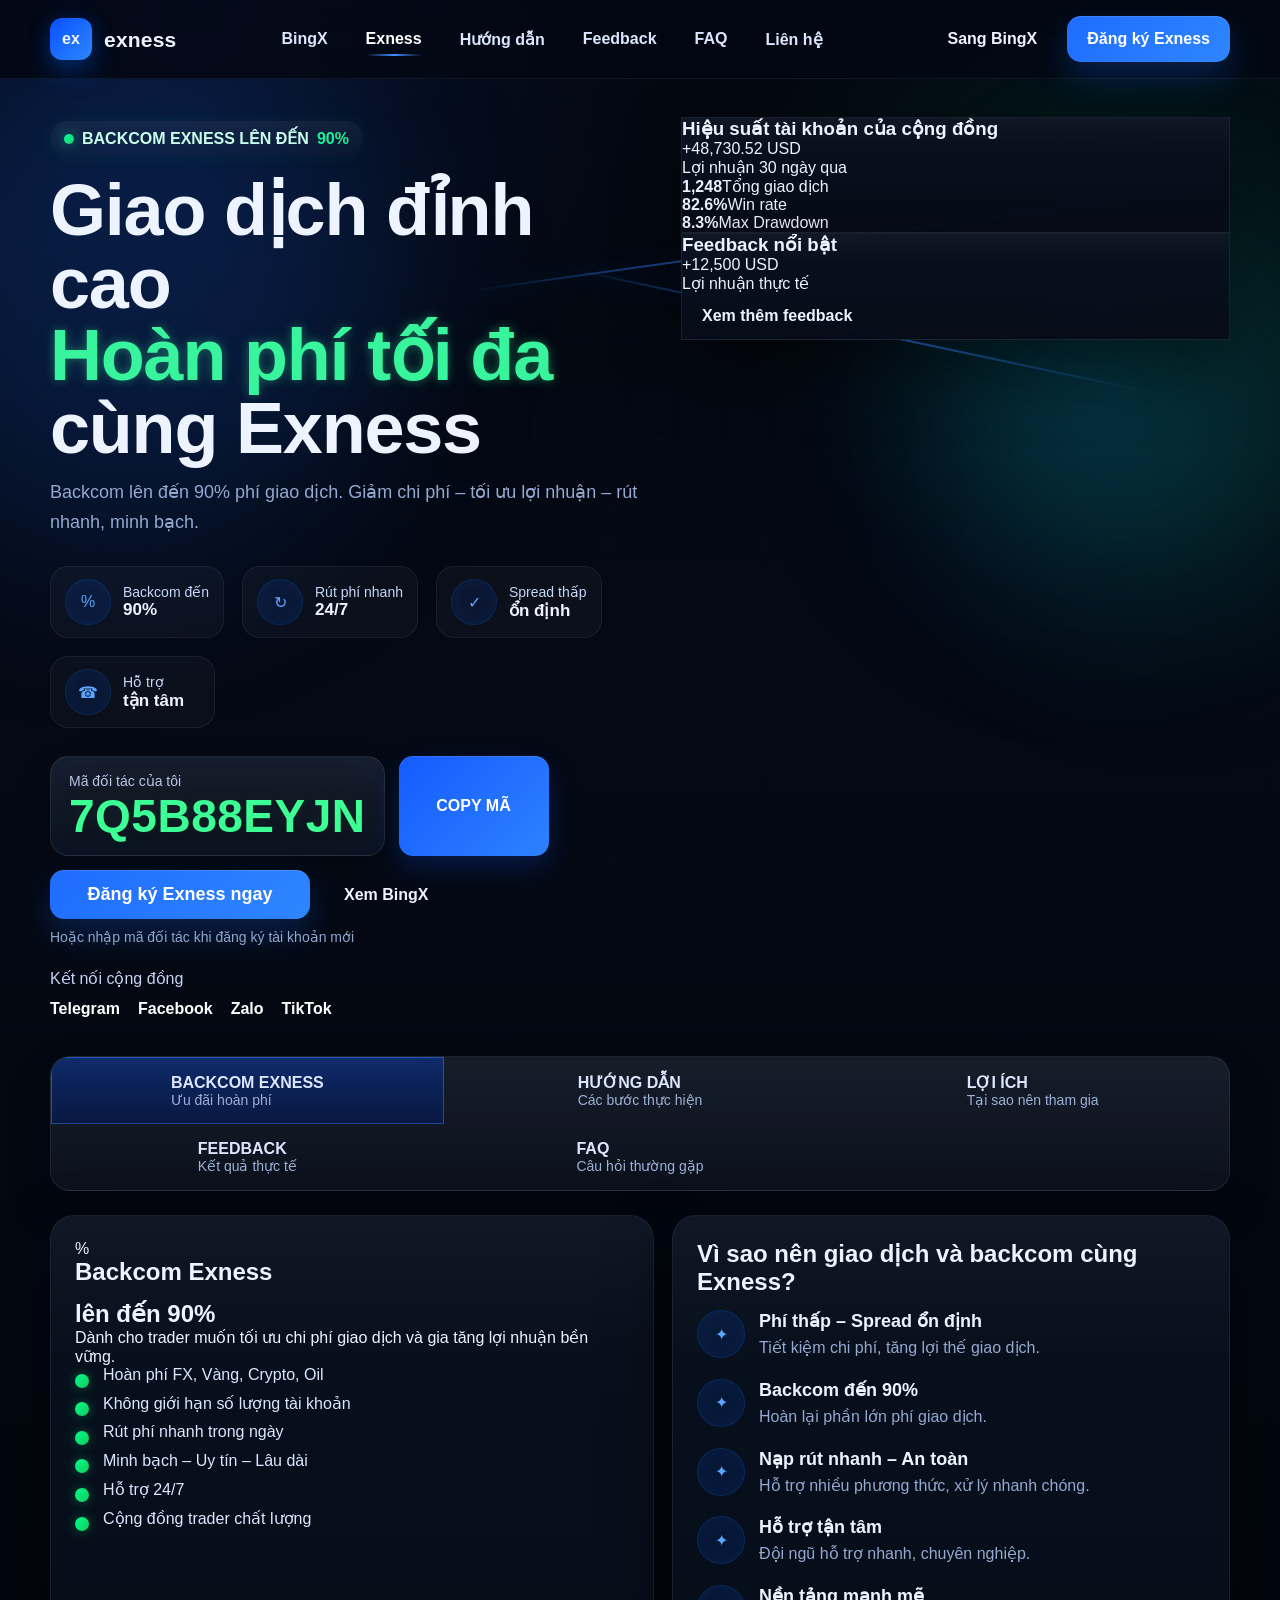
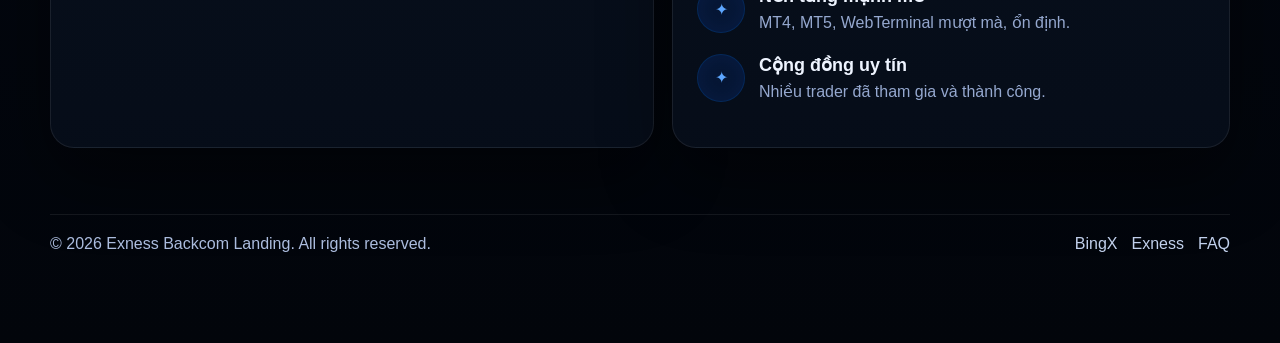
==== exness.html @ f9290dd9 "Create exness.html" ====
<!DOCTYPE html>
<html lang="vi">
<head>
  <meta charset="UTF-8" />
  <meta name="viewport" content="width=device-width, initial-scale=1.0" />
  <title>Backcom Exness</title>
  <meta
    name="description"
    content="Landing page backcom Exness, hoàn phí lên đến 90%, hỗ trợ đăng ký và cộng đồng trader."
  />
  <link rel="stylesheet" href="style.css" />
</head>
<body class="theme-exness">
  <div class="site-loader" id="siteLoader">
    <div class="loader-orb loader-orb-1"></div>
    <div class="loader-orb loader-orb-2 exness-loader-orb"></div>
    <div class="loader-center">
      <div class="loader-logo exness-loader-logo">
        <span class="exness-logo-text">ex</span>
      </div>
      <p>Đang tải giao diện...</p>
    </div>
  </div>

  <div class="page-bg"></div>
  <div class="page-noise"></div>

  <header class="topbar glass-nav">
    <div class="container nav">
      <a href="exness.html" class="brand" aria-label="Exness">
        <div class="brand-logo exness-logo-box">
          <span class="exness-logo-text">ex</span>
        </div>
        <span class="brand-text">exness</span>
      </a>

      <nav class="desktop-menu">
        <a href="index.html">BingX</a>
        <a href="exness.html" class="active">Exness</a>
        <a href="#huong-dan">Hướng dẫn</a>
        <a href="#feedback">Feedback</a>
        <a href="#faq">FAQ</a>
        <a href="#footer">Liên hệ</a>
      </nav>

      <div class="nav-actions">
        <a class="btn btn-outline switch-btn" href="index.html">Sang BingX</a>
        <a class="btn btn-primary desktop-register exness-btn" href="#">Đăng ký Exness</a>

        <button class="menu-toggle" id="menuToggle" type="button" aria-label="Mở menu">
          <span></span><span></span><span></span>
        </button>
      </div>
    </div>

    <div class="mobile-menu" id="mobileMenu">
      <a href="index.html">BingX</a>
      <a href="exness.html">Exness</a>
      <a href="#huong-dan">Hướng dẫn</a>
      <a href="#feedback">Feedback</a>
      <a href="#faq">FAQ</a>
      <a href="#footer">Liên hệ</a>
      <a href="#">Đăng ký Exness</a>
    </div>
  </header>

  <main>
    <section class="hero" id="hero">
      <div class="hero-neon hero-neon-1 exness-neon"></div>
      <div class="hero-neon hero-neon-2 exness-neon-2"></div>
      <div class="hero-line hero-line-1 exness-line"></div>
      <div class="hero-line hero-line-2 exness-line"></div>

      <div class="container hero-grid">
        <div class="hero-left reveal reveal-left">
          <div class="hero-badge glass-pill exness-badge">
            <span class="dot"></span>
            BACKCOM EXNESS LÊN ĐẾN <strong>90%</strong>
          </div>

          <h1 class="exness-title">
            Giao dịch đỉnh cao<br />
            <span>Hoàn phí tối đa</span><br />
            cùng Exness
          </h1>

          <p class="hero-desc">
            Backcom lên đến 90% phí giao dịch. Giảm chi phí – tối ưu lợi nhuận – rút nhanh, minh bạch.
          </p>

          <div class="hero-features">
            <div class="feature-item glass-soft reveal reveal-up delay-1">
              <div class="feature-icon exness-icon">%</div>
              <div>
                <span>Backcom đến</span>
                <strong>90%</strong>
              </div>
            </div>

            <div class="feature-item glass-soft reveal reveal-up delay-2">
              <div class="feature-icon exness-icon">↻</div>
              <div>
                <span>Rút phí nhanh</span>
                <strong>24/7</strong>
              </div>
            </div>

            <div class="feature-item glass-soft reveal reveal-up delay-3">
              <div class="feature-icon exness-icon">✓</div>
              <div>
                <span>Spread thấp</span>
                <strong>ổn định</strong>
              </div>
            </div>

            <div class="feature-item glass-soft reveal reveal-up delay-4">
              <div class="feature-icon exness-icon">☎</div>
              <div>
                <span>Hỗ trợ</span>
                <strong>tận tâm</strong>
              </div>
            </div>
          </div>

          <div class="hero-actions reveal reveal-up delay-2">
            <div class="code-box glass-card exness-code-box">
              <span>Mã đối tác của tôi</span>
              <strong id="inviteCode">7Q5B88EYJN</strong>
            </div>

            <button class="btn btn-copy exness-copy" id="copyBtn" type="button">COPY MÃ</button>

            <a class="btn btn-primary btn-register exness-btn" href="#">
              Đăng ký Exness ngay
            </a>

            <a class="btn btn-outline exness-outline" href="index.html">Xem BingX</a>
          </div>

          <p class="hero-note reveal reveal-up delay-3">
            Hoặc nhập mã đối tác khi đăng ký tài khoản mới
          </p>

          <div class="social-row reveal reveal-up delay-3">
            <span>Kết nối cộng đồng</span>
            <div class="socials">
              <a href="https://t.me/DuYiY" target="_blank" rel="noopener noreferrer">Telegram</a>
              <a href="https://www.facebook.com/share/1Cu68jw2BE/" target="_blank" rel="noopener noreferrer">Facebook</a>
              <a href="#">Zalo</a>
              <a href="https://www.tiktok.com/@bch.tha.dng?_r=1&_t=ZS-95kLtwVce2u" target="_blank" rel="noopener noreferrer">TikTok</a>
            </div>
          </div>
        </div>

        <div class="hero-right reveal reveal-right">
          <div class="spotlight exness-spotlight"></div>

          <div class="panel-card glass-card exness-stat-card">
            <h3>Hiệu suất tài khoản của cộng đồng</h3>
            <div class="exness-profit">+48,730.52 <span>USD</span></div>
            <p>Lợi nhuận 30 ngày qua</p>

            <div class="fake-chart exness-chart">
              <span></span>
            </div>

            <div class="exness-stats-row">
              <div><strong>1,248</strong><span>Tổng giao dịch</span></div>
              <div><strong>82.6%</strong><span>Win rate</span></div>
              <div><strong>8.3%</strong><span>Max Drawdown</span></div>
            </div>
          </div>

          <div class="panel-card glass-card exness-feedback-preview">
            <h3>Feedback nổi bật</h3>
            <div class="exness-green">+12,500 USD</div>
            <p>Lợi nhuận thực tế</p>
            <div class="mini-preview-row">
              <div></div><div></div><div></div><div></div>
            </div>
            <a class="btn btn-outline exness-outline" href="#feedback">Xem thêm feedback</a>
          </div>
        </div>
      </div>
    </section>

    <section class="tab-section">
      <div class="container">
        <div class="tab-nav glass-card reveal reveal-up exness-tab-nav">
          <button class="tab-btn active" data-tab="tab-hoanphi" type="button">
            <span>
              <strong>BACKCOM EXNESS</strong>
              <small>Ưu đãi hoàn phí</small>
            </span>
          </button>

          <button class="tab-btn" data-tab="tab-huongdan" type="button">
            <span>
              <strong>HƯỚNG DẪN</strong>
              <small>Các bước thực hiện</small>
            </span>
          </button>

          <button class="tab-btn" data-tab="tab-loiich" type="button">
            <span>
              <strong>LỢI ÍCH</strong>
              <small>Tại sao nên tham gia</small>
            </span>
          </button>

          <button class="tab-btn" data-tab="tab-feedback" type="button">
            <span>
              <strong>FEEDBACK</strong>
              <small>Kết quả thực tế</small>
            </span>
          </button>

          <button class="tab-btn" data-tab="tab-faq" type="button">
            <span>
              <strong>FAQ</strong>
              <small>Câu hỏi thường gặp</small>
            </span>
          </button>
        </div>

        <div class="tab-panels">
          <div class="tab-panel active" id="tab-hoanphi">
            <div class="grid-2">
              <div class="info-card panel-card glass-card reveal reveal-left exness-big-card">
                <div class="exness-percent-badge">%</div>
                <div>
                  <h3>Backcom Exness</h3>
                  <h2>lên đến 90%</h2>
                  <p>
                    Dành cho trader muốn tối ưu chi phí giao dịch và gia tăng lợi nhuận bền vững.
                  </p>

                  <ul class="check-list exness-check">
                    <li>Hoàn phí FX, Vàng, Crypto, Oil</li>
                    <li>Không giới hạn số lượng tài khoản</li>
                    <li>Rút phí nhanh trong ngày</li>
                    <li>Minh bạch – Uy tín – Lâu dài</li>
                    <li>Hỗ trợ 24/7</li>
                    <li>Cộng đồng trader chất lượng</li>
                  </ul>
                </div>
              </div>

              <div class="info-card panel-card glass-card reveal reveal-right">
                <h3>Vì sao nên giao dịch và backcom cùng Exness?</h3>

                <div class="reason-block">
                  <div class="reason-icon exness-icon">✦</div>
                  <div>
                    <strong>Phí thấp – Spread ổn định</strong>
                    <p>Tiết kiệm chi phí, tăng lợi thế giao dịch.</p>
                  </div>
                </div>

                <div class="reason-block">
                  <div class="reason-icon exness-icon">✦</div>
                  <div>
                    <strong>Backcom đến 90%</strong>
                    <p>Hoàn lại phần lớn phí giao dịch.</p>
                  </div>
                </div>

                <div class="reason-block">
                  <div class="reason-icon exness-icon">✦</div>
                  <div>
                    <strong>Nạp rút nhanh – An toàn</strong>
                    <p>Hỗ trợ nhiều phương thức, xử lý nhanh chóng.</p>
                  </div>
                </div>

                <div class="reason-block">
                  <div class="reason-icon exness-icon">✦</div>
                  <div>
                    <strong>Hỗ trợ tận tâm</strong>
                    <p>Đội ngũ hỗ trợ nhanh, chuyên nghiệp.</p>
                  </div>
                </div>

                <div class="reason-block">
                  <div class="reason-icon exness-icon">✦</div>
                  <div>
                    <strong>Nền tảng mạnh mẽ</strong>
                    <p>MT4, MT5, WebTerminal mượt mà, ổn định.</p>
                  </div>
                </div>

                <div class="reason-block">
                  <div class="reason-icon exness-icon">✦</div>
                  <div>
                    <strong>Cộng đồng uy tín</strong>
                    <p>Nhiều trader đã tham gia và thành công.</p>
                  </div>
                </div>
              </div>
            </div>
          </div>

          <div class="tab-panel" id="tab-huongdan">
            <div id="huong-dan"></div>
            <div class="guide-wrap panel-card glass-card reveal reveal-up">
              <h3>Hướng dẫn nhận backcom Exness</h3>

              <div class="guide-step">
                <div class="step-number exness-step">B1</div>
                <div class="step-text">
                  <strong>Mở tài khoản Exness mới bằng link đối tác.</strong>
                  <p>Đăng ký tài khoản mới qua link hoặc nhập mã đối tác khi mở tài khoản.</p>
                </div>
              </div>

              <div class="guide-step">
                <div class="step-number exness-step">B2</div>
                <div class="step-text">
                  <strong>Xác minh tài khoản đầy đủ.</strong>
                  <p>Hoàn tất KYC để giao dịch và nhận backcom ổn định.</p>
                </div>
              </div>

              <div class="guide-step">
                <div class="step-number exness-step">B3</div>
                <div class="step-text">
                  <strong>Giao dịch và nhận backcom theo thỏa thuận.</strong>
                  <p>Phần backcom sẽ được hỗ trợ minh bạch theo nhóm cộng đồng.</p>
                </div>
              </div>
            </div>
          </div>

          <div class="tab-panel" id="tab-loiich">
            <div class="info-card panel-card glass-card reveal reveal-up">
              <h3>Lợi ích khi đi cùng Exness</h3>
              <div class="benefit-row exness-benefit-row">
                <div class="benefit-item panel-card mini-panel">
                  <div><strong>Spread cạnh tranh</strong><p>Tối ưu điểm vào lệnh</p></div>
                </div>
                <div class="benefit-item panel-card mini-panel">
                  <div><strong>Backcom cao</strong><p>Giữ lại nhiều phí hơn</p></div>
                </div>
                <div class="benefit-item panel-card mini-panel">
                  <div><strong>Hỗ trợ nhanh</strong><p>Có người đồng hành</p></div>
                </div>
                <div class="benefit-item panel-card mini-panel">
                  <div><strong>Phù hợp nhiều sản phẩm</strong><p>FX, Gold, Crypto...</p></div>
                </div>
              </div>
            </div>
          </div>

          <div class="tab-panel" id="tab-feedback">
            <div id="feedback"></div>
            <div class="feedback-section-title reveal reveal-up">
              <span></span>
              <h3>FEEDBACK THỰC TẾ TỪ CỘNG ĐỒNG EXNESS</h3>
              <span></span>
            </div>

            <div class="feedback-grid-wrap">
              <div class="feedback-grid-card panel-card glass-card reveal reveal-left exness-feedback-box">
                <div class="fake-feedback-grid">
                  <div></div><div></div><div></div><div></div><div></div><div></div>
                </div>
              </div>

              <div class="feedback-cta-card panel-card glass-card reveal reveal-right">
                <h3>Bạn đã sẵn sàng giao dịch cùng Exness?</h3>
                <p>Tham gia cộng đồng và nhận backcom cao hơn mỗi tháng.</p>
                <a class="btn btn-primary exness-btn full-width" href="#">Đăng ký Exness ngay</a>
              </div>
            </div>
          </div>

          <div class="tab-panel" id="tab-faq">
            <section class="faq-section panel-card glass-card reveal reveal-up" id="faq">
              <h3>FAQ</h3>

              <div class="faq-item">
                <button class="faq-question" type="button">
                  <span>Đã có tài khoản Exness cũ thì sao?</span>
                  <b>+</b>
                </button>
                <div class="faq-answer">
                  <p>Tùy trường hợp, bạn nên liên hệ hỗ trợ để kiểm tra điều kiện nhận backcom.</p>
                </div>
              </div>

              <div class="faq-item">
                <button class="faq-question" type="button">
                  <span>Backcom áp dụng cho sản phẩm nào?</span>
                  <b>+</b>
                </button>
                <div class="faq-answer">
                  <p>Có thể áp dụng cho FX, vàng, crypto, oil... tùy điều kiện tài khoản và nhóm hỗ trợ.</p>
                </div>
              </div>

              <div class="faq-item">
                <button class="faq-question" type="button">
                  <span>Nhận backcom như thế nào?</span>
                  <b>+</b>
                </button>
                <div class="faq-answer">
                  <p>Phần backcom sẽ được đội hỗ trợ cộng đồng hướng dẫn rõ ràng, minh bạch theo từng tài khoản.</p>
                </div>
              </div>
            </section>
          </div>
        </div>
      </div>
    </section>
  </main>

  <footer class="footer" id="footer">
    <div class="container footer-inner">
      <p>© 2026 Exness Backcom Landing. All rights reserved.</p>
      <div class="footer-links">
        <a href="index.html">BingX</a>
        <a href="exness.html">Exness</a>
        <a href="#faq">FAQ</a>
      </div>
    </div>
  </footer>

  <div class="mobile-sticky-cta">
    <a class="btn btn-primary exness-btn full-width" href="#">Đăng ký Exness ngay</a>
  </div>

  <div class="toast" id="toast">Đã copy mã 7Q5B88EYJN</div>

  <script src="app.js"></script>
</body>
</html>
---- style.css ----
:root{
  --bg:#03070f;
  --bg-2:#06101d;
  --bg-3:#081528;
  --card:#07111f;
  --card-2:#0a1628;
  --stroke:rgba(255,255,255,.08);
  --stroke-strong:rgba(87,154,255,.22);
  --text:#eef4ff;
  --muted:#95a8cf;
  --blue:#1e6cff;
  --blue-2:#2f86ff;
  --blue-3:#74b7ff;
  --green:#19f19a;
  --green-2:#0fd974;
  --cyan:#28d7ff;
  --shadow:0 30px 70px rgba(0,0,0,.45);
  --shadow-soft:0 18px 40px rgba(0,0,0,.28);
  --radius:24px;
  --radius-sm:16px;
  --max:1180px;
}

*{
  margin:0;
  padding:0;
  box-sizing:border-box;
}

html{
  scroll-behavior:smooth;
}

body{
  font-family:Arial, Helvetica, sans-serif;
  color:var(--text);
  background:
    radial-gradient(circle at 15% 0%, rgba(26,101,255,.12), transparent 22%),
    radial-gradient(circle at 85% 12%, rgba(0,255,170,.07), transparent 18%),
    linear-gradient(180deg, #03070f 0%, #040914 35%, #02050b 100%);
  overflow-x:hidden;
}

/* ===== LOADER ===== */
.site-loader{
  position:fixed;
  inset:0;
  z-index:9999;
  background:
    radial-gradient(circle at 50% 40%, rgba(31,108,255,.15), transparent 25%),
    linear-gradient(180deg, #03070f 0%, #02050b 100%);
  display:flex;
  align-items:center;
  justify-content:center;
  overflow:hidden;
  transition:opacity .5s ease, visibility .5s ease;
}

.site-loader.hide{
  opacity:0;
  visibility:hidden;
}

.loader-orb{
  position:absolute;
  border-radius:50%;
  filter:blur(70px);
  animation:floatOrb 6s ease-in-out infinite;
}

.loader-orb-1{
  width:280px;
  height:280px;
  background:rgba(30,108,255,.22);
  left:20%;
  top:24%;
}

.loader-orb-2{
  width:260px;
  height:260px;
  background:rgba(25,241,154,.12);
  right:20%;
  bottom:24%;
  animation-delay:1.2s;
}

.loader-center{
  position:relative;
  z-index:2;
  text-align:center;
}

.loader-logo{
  width:90px;
  height:90px;
  margin:0 auto 16px;
  border-radius:24px;
  display:grid;
  place-items:center;
  background:rgba(255,255,255,.06);
  border:1px solid rgba(255,255,255,.12);
  backdrop-filter:blur(16px);
  box-shadow:
    0 20px 40px rgba(0,0,0,.25),
    inset 0 1px 0 rgba(255,255,255,.08);
  animation:loaderPulse 1.8s ease-in-out infinite;
}

.loader-logo img{
  width:42px;
  height:42px;
  object-fit:contain;
  filter:brightness(10);
}

.loader-center p{
  color:#d7e6ff;
  font-weight:700;
  letter-spacing:.3px;
}

@keyframes loaderPulse{
  0%,100%{transform:scale(1)}
  50%{transform:scale(1.07)}
}

@keyframes floatOrb{
  0%,100%{transform:translateY(0)}
  50%{transform:translateY(-18px)}
}

/* ===== BACKGROUNDS ===== */
.page-bg{
  position:fixed;
  inset:0;
  z-index:-2;
  pointer-events:none;
  background-image:
    linear-gradient(rgba(41,104,255,.045) 1px, transparent 1px),
    linear-gradient(90deg, rgba(41,104,255,.045) 1px, transparent 1px);
  background-size:48px 48px;
  mask-image:linear-gradient(to bottom, rgba(255,255,255,.22), transparent 78%);
}

.page-noise{
  position:fixed;
  inset:0;
  z-index:-1;
  pointer-events:none;
  opacity:.05;
  background-image:
    radial-gradient(circle at 20% 20%, white 0.6px, transparent 0.8px),
    radial-gradient(circle at 80% 40%, white 0.6px, transparent 0.8px),
    radial-gradient(circle at 40% 80%, white 0.6px, transparent 0.8px);
  background-size:120px 120px, 160px 160px, 180px 180px;
}

/* ===== GLOBAL ===== */
a{color:inherit;text-decoration:none}
img{display:block;max-width:100%}
button{font:inherit}

.container{
  width:min(var(--max), calc(100% - 28px));
  margin:0 auto;
}

/* ===== GLASS ===== */
.glass-card{
  backdrop-filter:blur(14px);
  -webkit-backdrop-filter:blur(14px);
  background:
    linear-gradient(180deg, rgba(255,255,255,.06), rgba(255,255,255,.02)),
    linear-gradient(180deg, rgba(8,17,31,.94), rgba(6,13,25,.96));
  border:1px solid rgba(255,255,255,.08);
  box-shadow:
    0 24px 60px rgba(0,0,0,.35),
    inset 0 1px 0 rgba(255,255,255,.05);
}

.glass-soft{
  backdrop-filter:blur(10px);
  background:rgba(255,255,255,.03);
  border:1px solid rgba(255,255,255,.06);
}

.glass-pill{
  backdrop-filter:blur(12px);
  background:
    linear-gradient(180deg, rgba(255,255,255,.06), rgba(255,255,255,.02));
}

.glass-nav{
  backdrop-filter:blur(18px);
  -webkit-backdrop-filter:blur(18px);
}

/* ===== PANELS ===== */
.panel-card{
  position:relative;
  background:
    linear-gradient(180deg, rgba(8,17,31,.96) 0%, rgba(6,13,25,.98) 100%);
  border:1px solid var(--stroke);
  box-shadow:var(--shadow);
  overflow:hidden;
}

.panel-card::before{
  content:"";
  position:absolute;
  inset:0;
  pointer-events:none;
  background:
    linear-gradient(180deg, rgba(255,255,255,.03), transparent 28%);
}

.mini-panel{
  background:
    linear-gradient(180deg, rgba(8,17,31,.92) 0%, rgba(6,13,25,.95) 100%);
}

/* ===== MOVING GLOW ===== */
.glow-animated{
  position:relative;
  overflow:hidden;
}

.glow-animated::after{
  content:"";
  position:absolute;
  top:-40%;
  left:-60%;
  width:55%;
  height:180%;
  transform:rotate(18deg);
  background:linear-gradient(
    90deg,
    transparent,
    rgba(47,134,255,.16),
    rgba(25,241,154,.12),
    transparent
  );
  animation:glowSweep 6s linear infinite;
  pointer-events:none;
}

@keyframes glowSweep{
  0%{left:-60%}
  100%{left:130%}
}

/* ===== NAV ===== */
.topbar{
  position:sticky;
  top:0;
  z-index:100;
  background:rgba(3,8,18,.72);
  border-bottom:1px solid rgba(255,255,255,.06);
}

.nav{
  min-height:78px;
  display:flex;
  align-items:center;
  justify-content:space-between;
  gap:16px;
}

.brand{
  display:flex;
  align-items:center;
  gap:12px;
  font-weight:900;
}

.brand-logo{
  width:42px;
  height:42px;
  border-radius:12px;
  background:linear-gradient(135deg, #0a4fff, #2c88ff);
  display:grid;
  place-items:center;
  box-shadow:
    0 14px 26px rgba(0,102,255,.28),
    0 0 22px rgba(0,102,255,.18);
}

.brand-logo img{
  width:26px;
  height:26px;
  object-fit:contain;
  filter:brightness(10);
}

.brand-text{
  font-size:21px;
  line-height:1;
  letter-spacing:.2px;
}

.desktop-menu{
  display:flex;
  align-items:center;
  gap:10px;
}

.desktop-menu a{
  padding:10px 14px;
  border-radius:12px;
  color:#dce7ff;
  font-weight:700;
  transition:.22s ease;
  position:relative;
}

.desktop-menu a:hover,
.desktop-menu a.active{
  color:#fff;
}

.desktop-menu a.active::after,
.desktop-menu a:hover::after{
  content:"";
  position:absolute;
  left:14px;
  right:14px;
  bottom:2px;
  height:2px;
  border-radius:999px;
  background:linear-gradient(90deg, transparent, #3f8dff, transparent);
}

.nav-actions{
  display:flex;
  align-items:center;
  gap:10px;
}

/* ===== BUTTONS ===== */
.btn{
  border:none;
  cursor:pointer;
  display:inline-flex;
  align-items:center;
  justify-content:center;
  gap:8px;
  padding:14px 20px;
  border-radius:14px;
  font-weight:800;
  white-space:nowrap;
  transition:transform .25s ease, filter .25s ease, box-shadow .25s ease;
  position:relative;
  overflow:hidden;
}

.btn svg{
  width:18px;
  height:18px;
}

.btn::before{
  content:"";
  position:absolute;
  inset:0;
  background:linear-gradient(120deg, transparent, rgba(255,255,255,.25), transparent);
  opacity:0;
}

.btn:hover::before{
  opacity:1;
  animation:btnGlow 1s linear;
}

@keyframes btnGlow{
  from{transform:translateX(-120%)}
  to{transform:translateX(120%)}
}

.btn-primary{
  color:#fff;
  background:linear-gradient(135deg, var(--blue), var(--blue-2));
  box-shadow:
    0 16px 34px rgba(27,110,255,.24),
    inset 0 1px 0 rgba(255,255,255,.12);
}

.btn-primary:hover{
  transform:translateY(-2px);
  filter:brightness(1.05);
}

.btn-copy{
  color:#fff;
  min-width:150px;
  background:linear-gradient(135deg, #155bff, #2d82ff);
  box-shadow:
    0 12px 28px rgba(17,85,255,.22),
    inset 0 1px 0 rgba(255,255,255,.1);
}

.btn-copy:hover{
  transform:translateY(-1px);
  filter:brightness(1.06);
}

/* ===== MOBILE MENU ===== */
.menu-toggle{
  display:none;
  width:44px;
  height:44px;
  border-radius:12px;
  border:1px solid var(--stroke);
  background:rgba(255,255,255,.04);
  cursor:pointer;
  align-items:center;
  justify-content:center;
  flex-direction:column;
  gap:4px;
}

.menu-toggle span{
  width:18px;
  height:2px;
  background:#fff;
  border-radius:999px;
  display:block;
}

.mobile-menu{
  display:none;
  border-top:1px solid rgba(255,255,255,.06);
  padding:10px 14px 14px;
}

.mobile-menu.open{
  display:grid;
  gap:8px;
}

.mobile-menu a{
  padding:12px 14px;
  border-radius:12px;
  background:rgba(255,255,255,.03);
  color:#dce7ff;
  font-weight:600;
}

/* ===== HERO ===== */
.hero{
  position:relative;
  padding:32px 0 28px;
  overflow:hidden;
}

.hero-neon{
  position:absolute;
  border-radius:50%;
  filter:blur(90px);
  pointer-events:none;
}

.hero-neon-1{
  width:520px;
  height:520px;
  left:-140px;
  top:-40px;
  background:rgba(30,108,255,.16);
}

.hero-neon-2{
  width:420px;
  height:420px;
  right:-100px;
  top:120px;
  background:rgba(25,241,154,.09);
}

.hero-line{
  position:absolute;
  height:2px;
  border-radius:999px;
  background:linear-gradient(90deg, transparent, rgba(47,134,255,.9), transparent);
  box-shadow:0 0 24px rgba(47,134,255,.28);
  pointer-events:none;
}

.hero-line-1{
  width:58%;
  left:36%;
  top:160px;
  transform:rotate(-8deg);
  animation:lineMove 6s ease-in-out infinite;
}

.hero-line-2{
  width:46%;
  left:44%;
  top:250px;
  transform:rotate(12deg);
  animation:lineMove 7s ease-in-out infinite reverse;
}

@keyframes lineMove{
  0%,100%{opacity:.55;transform:translateX(0) rotate(-8deg)}
  50%{opacity:1;transform:translateX(-18px) rotate(-8deg)}
}

.hero-grid{
  display:grid;
  grid-template-columns:1.05fr .95fr;
  gap:24px;
  align-items:start;
}

.hero-left{
  padding-top:10px;
}

.hero-badge{
  display:inline-flex;
  align-items:center;
  gap:8px;
  padding:8px 14px;
  border-radius:999px;
  color:#c8ffeb;
  font-weight:800;
  margin-bottom:18px;
  box-shadow:0 0 18px rgba(0,255,154,.06);
}

.hero-badge strong{
  color:var(--green);
}

.hero-badge .dot{
  width:10px;
  height:10px;
  border-radius:50%;
  background:linear-gradient(135deg, #00ff9a, #21d06c);
  box-shadow:0 0 14px rgba(0,255,154,.55);
}

.hero-left h1{
  font-size:clamp(42px, 6vw, 72px);
  line-height:1.01;
  font-weight:900;
  letter-spacing:-1.2px;
  margin-bottom:12px;
}

.hero-left h1 span{
  color:#37f49d;
  text-shadow:
    0 0 10px rgba(55,244,157,.35),
    0 0 22px rgba(55,244,157,.1);
}

.hero-desc{
  max-width:620px;
  color:var(--muted);
  font-size:18px;
  line-height:1.7;
}

.hero-features{
  display:flex;
  gap:18px;
  flex-wrap:wrap;
  margin:28px 0;
}

.feature-item{
  display:flex;
  align-items:center;
  gap:12px;
  min-width:165px;
  padding:12px 14px;
  border-radius:18px;
}

.feature-icon{
  width:46px;
  height:46px;
  border-radius:50%;
  background:rgba(0,92,255,.1);
  border:1px solid rgba(0,120,255,.18);
  display:grid;
  place-items:center;
  color:#5da6ff;
  flex:0 0 auto;
  box-shadow:inset 0 0 20px rgba(49,119,255,.06);
}

.feature-icon svg{
  width:22px;
  height:22px;
}

.feature-item span{
  display:block;
  color:#c7d7f7;
  font-size:14px;
}

.feature-item strong{
  display:block;
  font-size:17px;
}

.hero-actions{
  display:flex;
  align-items:stretch;
  gap:14px;
  flex-wrap:wrap;
}

.code-box{
  min-width:240px;
  padding:16px 18px;
  border-radius:18px;
  display:flex;
  flex-direction:column;
  justify-content:center;
  box-shadow:
    inset 0 0 36px rgba(26,99,255,.05),
    0 14px 30px rgba(0,0,0,.18);
}

.code-box span{
  color:#b8c7e6;
  font-size:14px;
  margin-bottom:4px;
}

.code-box strong{
  color:#3cff95;
  font-size:46px;
  line-height:1;
  font-weight:900;
  letter-spacing:.5px;
  text-shadow:0 0 18px rgba(60,255,149,.06);
}

.btn-register{
  min-width:260px;
  font-size:18px;
}

.hero-note{
  margin-top:10px;
  color:#92a6ce;
  font-size:14px;
}

.social-row{
  margin-top:24px;
}

.social-row > span{
  display:block;
  color:#c6d5f3;
  margin-bottom:12px;
}

.socials{
  display:flex;
  gap:18px;
  flex-wrap:wrap;
}

.socials a{
  display:inline-flex;
  align-items:center;
  gap:10px;
  color:#fff;
  font-weight:700;
  transition:.2s ease;
}

.socials a svg{
  width:22px;
  height:22px;
}

.socials a:hover{
  color:#6cb1ff;
}

/* ===== HERO RIGHT ===== */
.hero-right{
  position:relative;
  padding-top:6px;
}

.spotlight{
  position:absolute;
  width:520px;
  height:520px;
  right:-120px;
  top:40px;
  border-radius:50%;
  background:radial-gradient(circle, rgba(0,140,255,.22), transparent 60%);
  filter:blur(90px);
  z-index:-1;
  pointer-events:none;
}

.chart-card,
.feedback-main-card{
  border-radius:24px;
  overflow:hidden;
  background:#050d19;
  box-shadow:var(--shadow);
  transition:transform .35s ease, box-shadow .35s ease;
}

.chart-card{
  margin-left:auto;
  max-width:520px;
  padding:8px;
}

.chart-card img{
  width:100%;
  border-radius:18px;
  display:block;
  box-shadow:
    0 14px 34px rgba(0,0,0,.28),
    0 0 32px rgba(37,123,255,.08);
  filter:contrast(1.04) brightness(1.01) saturate(1.02);
  transition:transform .45s ease;
}

.feedback-main-card{
  margin-top:18px;
  max-width:500px;
  margin-left:auto;
}

.feedback-main-card img{
  width:100%;
  display:block;
  border-radius:24px;
  box-shadow:
    0 22px 44px rgba(0,0,0,.45),
    0 0 40px rgba(0,255,170,.05);
  filter:contrast(1.04) brightness(1.03) saturate(1.03);
  transition:transform .45s ease;
}

.floating-card{
  transform:perspective(1200px) rotate(-4.5deg) translateY(8px);
}

.chart-card:hover,
.feedback-main-card:hover,
.panel-card:hover{
  transform:translateY(-6px);
  box-shadow:
    0 40px 80px rgba(0,0,0,.5),
    0 0 40px rgba(0,120,255,.1);
}

.chart-card:hover img,
.feedback-main-card:hover img,
.panel-card:hover img{
  transform:scale(1.025);
}

/* ===== TABS ===== */
.tab-section{
  padding:10px 0 40px;
}

.tab-nav{
  display:grid;
  grid-template-columns:repeat(3,1fr);
  border:1px solid rgba(255,255,255,.08);
  border-radius:20px;
  overflow:hidden;
  margin-bottom:24px;
  box-shadow:var(--shadow-soft);
}

.tab-btn{
  border:none;
  background:transparent;
  color:#dce7ff;
  padding:16px 18px;
  display:flex;
  align-items:center;
  justify-content:center;
  gap:12px;
  cursor:pointer;
  transition:.25s ease;
}

.tab-btn svg{
  width:22px;
  height:22px;
}

.tab-btn span{
  display:flex;
  flex-direction:column;
  align-items:flex-start;
  text-align:left;
}

.tab-btn small{
  color:#9db0d6;
  font-size:14px;
}

.tab-btn.active{
  background:linear-gradient(180deg, rgba(13,43,115,.88), rgba(8,24,68,.92));
  box-shadow:
    inset 0 0 0 1px rgba(59,134,255,.45),
    inset 0 12px 20px rgba(255,255,255,.02);
}

.tab-panel{
  display:none;
  animation:fadeUp .28s ease;
}

.tab-panel.active{
  display:block;
}

@keyframes fadeUp{
  from{opacity:0;transform:translateY(10px)}
  to{opacity:1;transform:translateY(0)}
}

.grid-2{
  display:grid;
  grid-template-columns:1.04fr .96fr;
  gap:18px;
}

/* ===== CONTENT ===== */
.info-card,
.guide-wrap,
.feedback-grid-card,
.feedback-cta-card,
.faq-section{
  border-radius:24px;
}

.info-card{
  padding:24px;
}

.big-card{
  display:grid;
  grid-template-columns:1.08fr .92fr;
  gap:10px;
  align-items:center;
}

.card-content h3{
  font-size:28px;
  font-weight:700;
}

.card-content h2{
  font-size:62px;
  color:#30f593;
  line-height:1;
  margin:10px 0 14px;
  text-shadow:0 0 24px rgba(48,245,147,.06);
}

.card-content p{
  color:var(--muted);
  font-size:17px;
  margin-bottom:18px;
}

.check-list{
  display:grid;
  gap:10px;
  list-style:none;
}

.check-list li{
  position:relative;
  padding-left:28px;
  color:#dce7ff;
}

.check-list li::before{
  content:"";
  position:absolute;
  left:0;
  top:8px;
  width:14px;
  height:14px;
  border-radius:50%;
  background:linear-gradient(135deg, #00ff8a, #16c85e);
  box-shadow:0 0 12px rgba(0,255,138,.32);
}

.cube-illustration{
  display:flex;
  justify-content:center;
  align-items:center;
  min-height:250px;
}

.cube-box{
  width:180px;
  height:180px;
  border-radius:28px;
  background:
    radial-gradient(circle at 30% 25%, rgba(255,255,255,.22), transparent 18%),
    linear-gradient(135deg, #0d58ff, #0a91ff);
  transform:rotate(8deg);
  box-shadow:
    0 30px 60px rgba(0,0,0,.35),
    inset 0 0 40px rgba(255,255,255,.1),
    0 0 44px rgba(24,112,255,.12);
  position:relative;
}

.cube-box::before,
.cube-box::after{
  content:"";
  position:absolute;
  border-radius:20px;
}

.cube-box::before{
  width:90px;
  height:90px;
  left:45px;
  top:45px;
  background:rgba(255,255,255,.09);
}

.cube-box::after{
  width:28px;
  height:28px;
  right:18px;
  top:18px;
  background:#73c5ff;
}

.info-card h3{
  font-size:24px;
  margin-bottom:14px;
}

.reason-block{
  display:flex;
  gap:14px;
  margin-bottom:18px;
}

.reason-icon{
  width:48px;
  height:48px;
  border-radius:50%;
  background:rgba(0,92,255,.12);
  border:1px solid rgba(0,120,255,.18);
  color:#5da6ff;
  display:grid;
  place-items:center;
  flex:0 0 auto;
  box-shadow:inset 0 0 20px rgba(49,119,255,.06);
}

.reason-icon svg{
  width:22px;
  height:22px;
}

.reason-block strong{
  display:block;
  margin-bottom:4px;
  font-size:18px;
}

.reason-block p{
  color:var(--muted);
  line-height:1.55;
}

.guide-wrap{
  padding:24px;
}

.guide-wrap h3{
  font-size:30px;
  margin-bottom:18px;
}

.guide-step{
  display:grid;
  grid-template-columns:78px 1fr;
  gap:16px;
  padding:18px;
  border-radius:18px;
  background:rgba(255,255,255,.03);
  border:1px solid rgba(255,255,255,.06);
  margin-bottom:14px;
}

.step-number{
  width:78px;
  height:78px;
  border-radius:18px;
  background:linear-gradient(135deg, #1365ff, #2d91ff);
  display:grid;
  place-items:center;
  font-size:30px;
  font-weight:900;
  box-shadow:0 16px 30px rgba(22,98,255,.22);
}

.step-text strong{
  display:block;
  font-size:20px;
  margin-bottom:6px;
}

.step-text p{
  color:var(--muted);
  margin-bottom:6px;
}

.step-text a{
  display:inline-block;
  margin-top:4px;
  color:#6fb4ff;
  word-break:break-all;
}

.video-box{
  margin-top:18px;
  border-radius:18px;
  overflow:hidden;
  border:1px solid rgba(255,255,255,.08);
  background:#040c18;
}

.video-box iframe{
  aspect-ratio:16/9;
}

.feedback-section-title{
  display:flex;
  align-items:center;
  gap:14px;
  justify-content:center;
  margin-bottom:18px;
}

.feedback-section-title span{
  width:48px;
  height:4px;
  border-radius:999px;
  background:linear-gradient(90deg, transparent, #17b4ff, transparent);
}

.feedback-section-title h3{
  font-size:34px;
  text-align:center;
}

.feedback-grid-wrap{
  display:grid;
  grid-template-columns:1.1fr .9fr;
  gap:18px;
}

.feedback-grid-card,
.feedback-cta-card{
  border-radius:24px;
  overflow:hidden;
}

.feedback-grid-card img{
  width:100%;
  display:block;
  filter:contrast(1.03) brightness(1.01);
}

.feedback-cta-card{
  padding:28px;
  display:flex;
  flex-direction:column;
  justify-content:center;
}

.feedback-cta-card h3{
  font-size:40px;
  line-height:1.15;
  margin-bottom:12px;
}

.feedback-cta-card p{
  color:var(--muted);
  font-size:18px;
  margin-bottom:20px;
}

.full-width{
  width:100%;
}

.benefit-row{
  margin-top:20px;
  display:grid;
  grid-template-columns:repeat(4,1fr);
  gap:14px;
}

.benefit-item{
  border-radius:20px;
  padding:18px;
  display:flex;
  gap:14px;
  align-items:flex-start;
}

.benefit-icon{
  width:46px;
  height:46px;
  border-radius:50%;
  background:rgba(0,92,255,.12);
  border:1px solid rgba(0,120,255,.18);
  color:#5da6ff;
  display:grid;
  place-items:center;
  flex:0 0 auto;
}

.benefit-icon svg{
  width:22px;
  height:22px;
}

.benefit-item strong{
  display:block;
  margin-bottom:4px;
  font-size:17px;
}

.benefit-item p{
  color:var(--muted);
  font-size:14px;
}

.faq-section{
  margin-top:22px;
  padding:24px;
}

.faq-section h3{
  font-size:32px;
  margin-bottom:16px;
}

.faq-item{
  border-top:1px solid rgba(255,255,255,.08);
}

.faq-question{
  width:100%;
  border:none;
  background:transparent;
  color:#fff;
  display:flex;
  align-items:center;
  justify-content:space-between;
  gap:12px;
  padding:18px 0;
  cursor:pointer;
  text-align:left;
  font-weight:700;
  font-size:17px;
}

.faq-question b{
  font-size:22px;
  color:#6eb4ff;
  transition:.22s ease;
}

.faq-item.open .faq-question b{
  transform:rotate(45deg);
}

.faq-answer{
  max-height:0;
  overflow:hidden;
  transition:max-height .28s ease;
}

.faq-answer p{
  color:var(--muted);
  padding:0 0 18px;
}

/* ===== FOOTER ===== */
.footer{
  padding:26px 0 90px;
}

.footer-inner{
  display:flex;
  align-items:center;
  justify-content:space-between;
  gap:14px;
  border-top:1px solid rgba(255,255,255,.08);
  padding-top:20px;
  color:#aebfe1;
}

.footer-links{
  display:flex;
  flex-wrap:wrap;
  gap:14px;
}

.footer-links a{
  color:#c4d3ef;
}

/* ===== TOAST ===== */
.toast{
  position:fixed;
  right:16px;
  bottom:16px;
  padding:12px 16px;
  border-radius:14px;
  background:linear-gradient(135deg, #0f5eff, #2588ff);
  color:#fff;
  font-weight:800;
  box-shadow:0 14px 30px rgba(0,0,0,.3);
  opacity:0;
  pointer-events:none;
  transform:translateY(14px);
  transition:.25s ease;
  z-index:120;
}

.toast.show{
  opacity:1;
  transform:translateY(0);
}

.mobile-sticky-cta{
  display:none;
}

/* ===== REVEAL ===== */
.reveal{
  opacity:0;
  transition:
    opacity .8s ease,
    transform .8s cubic-bezier(.2,.8,.2,1);
  will-change:opacity, transform;
}

.reveal-up{transform:translateY(36px)}
.reveal-left{transform:translateX(-36px)}
.reveal-right{transform:translateX(36px)}

.reveal.show{
  opacity:1;
  transform:translate(0,0);
}

.delay-1{transition-delay:.08s}
.delay-2{transition-delay:.16s}
.delay-3{transition-delay:.24s}
.delay-4{transition-delay:.32s}

/* ===== RESPONSIVE ===== */
@media (max-width: 1100px){
  .hero-grid,
  .grid-2,
  .feedback-grid-wrap{
    grid-template-columns:1fr;
  }

  .big-card{
    grid-template-columns:1fr;
  }

  .benefit-row{
    grid-template-columns:1fr 1fr;
  }

  .desktop-menu{
    display:none;
  }

  .menu-toggle{
    display:flex;
  }
}

@media (max-width: 760px){
  .container{
    width:min(100% - 18px, var(--max));
  }

  .nav{
    min-height:70px;
  }

  .brand-text{
    font-size:20px;
  }

  .desktop-register{
    display:none;
  }

  .hero{
    padding-top:18px;
  }

  .hero-left h1{
    font-size:42px;
  }

  .hero-actions{
    flex-direction:column;
  }

  .btn-register,
  .btn-copy,
  .code-box{
    width:100%;
  }

  .tab-nav{
    grid-template-columns:1fr;
  }

  .tab-btn{
    justify-content:flex-start;
  }

  .guide-step{
    grid-template-columns:1fr;
  }

  .feedback-section-title h3{
    font-size:24px;
  }

  .feedback-cta-card h3{
    font-size:28px;
  }

  .benefit-row{
    grid-template-columns:1fr;
  }

  .footer-inner{
    flex-direction:column;
    align-items:flex-start;
  }

  .footer{
    padding-bottom:110px;
  }

  .mobile-sticky-cta{
    display:block;
    position:fixed;
    left:12px;
    right:12px;
    bottom:12px;
    z-index:110;
  }

  .mobile-sticky-cta .btn{
    border-radius:16px;
  }
}
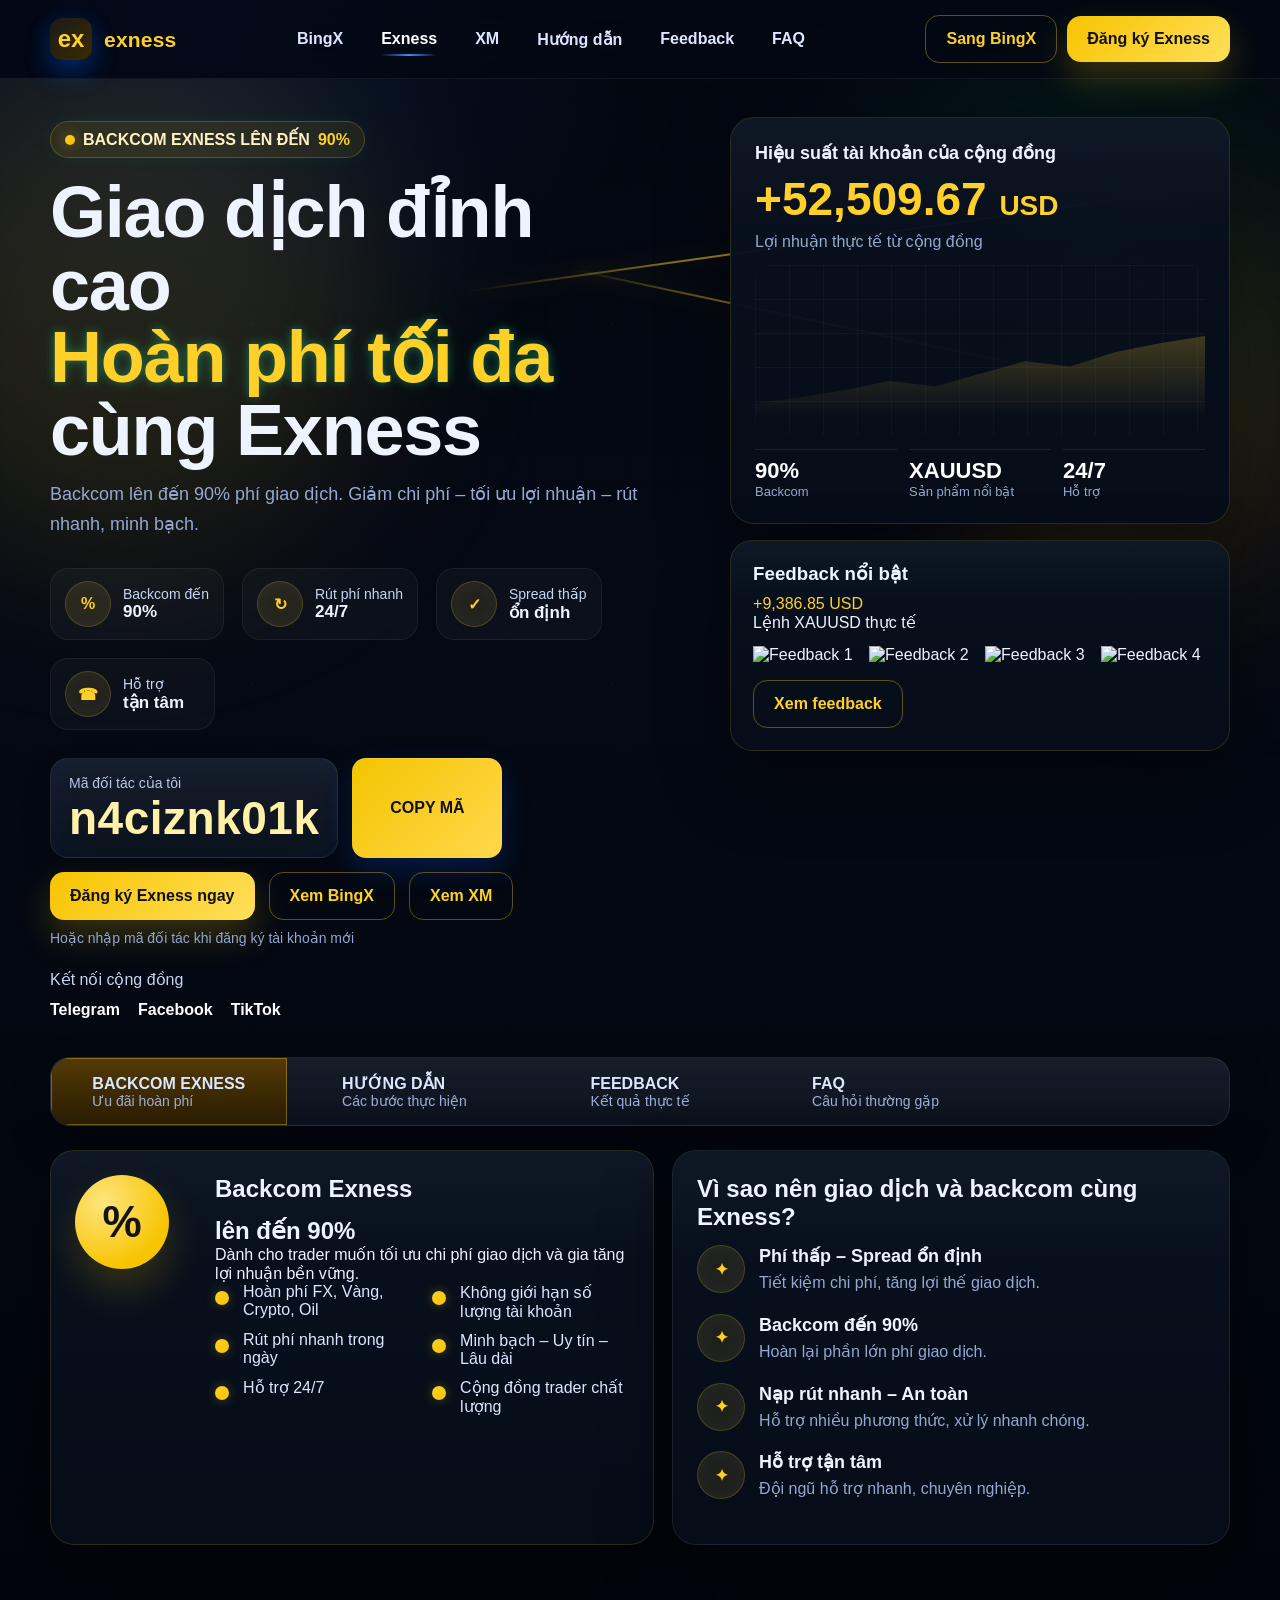
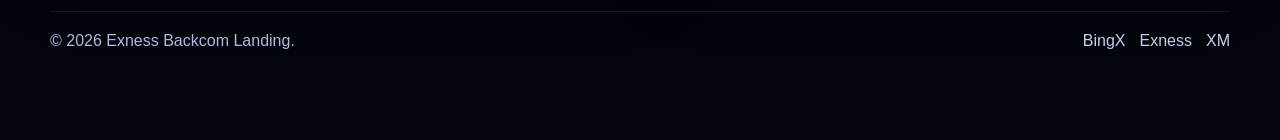
==== commit 9f3e2c3c: "Update exness.html" ====
--- a/exness.html
+++ b/exness.html
@@ -4,12 +4,9 @@
   <meta charset="UTF-8" />
   <meta name="viewport" content="width=device-width, initial-scale=1.0" />
   <title>Backcom Exness</title>
-  <meta
-    name="description"
-    content="Landing page backcom Exness, hoàn phí lên đến 90%, hỗ trợ đăng ký và cộng đồng trader."
-  />
   <link rel="stylesheet" href="style.css" />
 </head>
+
 <body class="theme-exness">
   <div class="site-loader" id="siteLoader">
     <div class="loader-orb loader-orb-1"></div>
@@ -27,7 +24,7 @@
 
   <header class="topbar glass-nav">
     <div class="container nav">
-      <a href="exness.html" class="brand" aria-label="Exness">
+      <a href="exness.html" class="brand">
         <div class="brand-logo exness-logo-box">
           <span class="exness-logo-text">ex</span>
         </div>
@@ -37,17 +34,25 @@
       <nav class="desktop-menu">
         <a href="index.html">BingX</a>
         <a href="exness.html" class="active">Exness</a>
+        <a href="xm.html">XM</a>
         <a href="#huong-dan">Hướng dẫn</a>
         <a href="#feedback">Feedback</a>
         <a href="#faq">FAQ</a>
-        <a href="#footer">Liên hệ</a>
       </nav>
 
       <div class="nav-actions">
         <a class="btn btn-outline switch-btn" href="index.html">Sang BingX</a>
-        <a class="btn btn-primary desktop-register exness-btn" href="#">Đăng ký Exness</a>
-
-        <button class="menu-toggle" id="menuToggle" type="button" aria-label="Mở menu">
+
+        <a
+          class="btn btn-primary desktop-register exness-btn"
+          href="https://one.exnessonelink.com/a/n4ciznk01k"
+          target="_blank"
+          rel="noopener noreferrer"
+        >
+          Đăng ký Exness
+        </a>
+
+        <button class="menu-toggle" id="menuToggle" type="button">
           <span></span><span></span><span></span>
         </button>
       </div>
@@ -56,11 +61,11 @@
     <div class="mobile-menu" id="mobileMenu">
       <a href="index.html">BingX</a>
       <a href="exness.html">Exness</a>
+      <a href="xm.html">XM</a>
       <a href="#huong-dan">Hướng dẫn</a>
       <a href="#feedback">Feedback</a>
       <a href="#faq">FAQ</a>
-      <a href="#footer">Liên hệ</a>
-      <a href="#">Đăng ký Exness</a>
+      <a href="https://one.exnessonelink.com/a/n4ciznk01k" target="_blank" rel="noopener noreferrer">Đăng ký Exness</a>
     </div>
   </header>
 
@@ -91,62 +96,53 @@
           <div class="hero-features">
             <div class="feature-item glass-soft reveal reveal-up delay-1">
               <div class="feature-icon exness-icon">%</div>
-              <div>
-                <span>Backcom đến</span>
-                <strong>90%</strong>
-              </div>
+              <div><span>Backcom đến</span><strong>90%</strong></div>
             </div>
 
             <div class="feature-item glass-soft reveal reveal-up delay-2">
               <div class="feature-icon exness-icon">↻</div>
-              <div>
-                <span>Rút phí nhanh</span>
-                <strong>24/7</strong>
-              </div>
+              <div><span>Rút phí nhanh</span><strong>24/7</strong></div>
             </div>
 
             <div class="feature-item glass-soft reveal reveal-up delay-3">
               <div class="feature-icon exness-icon">✓</div>
-              <div>
-                <span>Spread thấp</span>
-                <strong>ổn định</strong>
-              </div>
+              <div><span>Spread thấp</span><strong>ổn định</strong></div>
             </div>
 
             <div class="feature-item glass-soft reveal reveal-up delay-4">
               <div class="feature-icon exness-icon">☎</div>
-              <div>
-                <span>Hỗ trợ</span>
-                <strong>tận tâm</strong>
-              </div>
+              <div><span>Hỗ trợ</span><strong>tận tâm</strong></div>
             </div>
           </div>
 
           <div class="hero-actions reveal reveal-up delay-2">
             <div class="code-box glass-card exness-code-box">
               <span>Mã đối tác của tôi</span>
-              <strong id="inviteCode">7Q5B88EYJN</strong>
+              <strong id="inviteCode">n4ciznk01k</strong>
             </div>
 
             <button class="btn btn-copy exness-copy" id="copyBtn" type="button">COPY MÃ</button>
 
-            <a class="btn btn-primary btn-register exness-btn" href="#">
+            <a
+              class="btn btn-primary btn-register exness-btn"
+              href="https://one.exnessonelink.com/a/n4ciznk01k"
+              target="_blank"
+              rel="noopener noreferrer"
+            >
               Đăng ký Exness ngay
             </a>
 
             <a class="btn btn-outline exness-outline" href="index.html">Xem BingX</a>
-          </div>
-
-          <p class="hero-note reveal reveal-up delay-3">
-            Hoặc nhập mã đối tác khi đăng ký tài khoản mới
-          </p>
+            <a class="btn btn-outline exness-outline" href="xm.html">Xem XM</a>
+          </div>
+
+          <p class="hero-note reveal reveal-up delay-3">Hoặc nhập mã đối tác khi đăng ký tài khoản mới</p>
 
           <div class="social-row reveal reveal-up delay-3">
             <span>Kết nối cộng đồng</span>
             <div class="socials">
               <a href="https://t.me/DuYiY" target="_blank" rel="noopener noreferrer">Telegram</a>
               <a href="https://www.facebook.com/share/1Cu68jw2BE/" target="_blank" rel="noopener noreferrer">Facebook</a>
-              <a href="#">Zalo</a>
               <a href="https://www.tiktok.com/@bch.tha.dng?_r=1&_t=ZS-95kLtwVce2u" target="_blank" rel="noopener noreferrer">TikTok</a>
             </div>
           </div>
@@ -157,28 +153,33 @@
 
           <div class="panel-card glass-card exness-stat-card">
             <h3>Hiệu suất tài khoản của cộng đồng</h3>
-            <div class="exness-profit">+48,730.52 <span>USD</span></div>
-            <p>Lợi nhuận 30 ngày qua</p>
+            <div class="exness-profit">+52,509.67 <span>USD</span></div>
+            <p>Lợi nhuận thực tế từ cộng đồng</p>
 
             <div class="fake-chart exness-chart">
               <span></span>
             </div>
 
             <div class="exness-stats-row">
-              <div><strong>1,248</strong><span>Tổng giao dịch</span></div>
-              <div><strong>82.6%</strong><span>Win rate</span></div>
-              <div><strong>8.3%</strong><span>Max Drawdown</span></div>
+              <div><strong>90%</strong><span>Backcom</span></div>
+              <div><strong>XAUUSD</strong><span>Sản phẩm nổi bật</span></div>
+              <div><strong>24/7</strong><span>Hỗ trợ</span></div>
             </div>
           </div>
 
           <div class="panel-card glass-card exness-feedback-preview">
             <h3>Feedback nổi bật</h3>
-            <div class="exness-green">+12,500 USD</div>
-            <p>Lợi nhuận thực tế</p>
+            <div class="exness-green">+9,386.85 USD</div>
+            <p>Lệnh XAUUSD thực tế</p>
+
             <div class="mini-preview-row">
-              <div></div><div></div><div></div><div></div>
-            </div>
-            <a class="btn btn-outline exness-outline" href="#feedback">Xem thêm feedback</a>
+              <img src="assets/img/feed-1.jpg" alt="Feedback 1" />
+              <img src="assets/img/feed-2.jpg" alt="Feedback 2" />
+              <img src="assets/img/feed-3.jpg" alt="Feedback 3" />
+              <img src="assets/img/feed-4.jpg" alt="Feedback 4" />
+            </div>
+
+            <a class="btn btn-outline exness-outline" href="#feedback">Xem feedback</a>
           </div>
         </div>
       </div>
@@ -188,38 +189,19 @@
       <div class="container">
         <div class="tab-nav glass-card reveal reveal-up exness-tab-nav">
           <button class="tab-btn active" data-tab="tab-hoanphi" type="button">
-            <span>
-              <strong>BACKCOM EXNESS</strong>
-              <small>Ưu đãi hoàn phí</small>
-            </span>
+            <span><strong>BACKCOM EXNESS</strong><small>Ưu đãi hoàn phí</small></span>
           </button>
 
           <button class="tab-btn" data-tab="tab-huongdan" type="button">
-            <span>
-              <strong>HƯỚNG DẪN</strong>
-              <small>Các bước thực hiện</small>
-            </span>
+            <span><strong>HƯỚNG DẪN</strong><small>Các bước thực hiện</small></span>
           </button>
 
-          <button class="tab-btn" data-tab="tab-loiich" type="button">
-            <span>
-              <strong>LỢI ÍCH</strong>
-              <small>Tại sao nên tham gia</small>
-            </span>
+          <button class="tab-btn" data-tab="tab-feedback" type="button">
+            <span><strong>FEEDBACK</strong><small>Kết quả thực tế</small></span>
           </button>
 
-          <button class="tab-btn" data-tab="tab-feedback" type="button">
-            <span>
-              <strong>FEEDBACK</strong>
-              <small>Kết quả thực tế</small>
-            </span>
-          </button>
-
           <button class="tab-btn" data-tab="tab-faq" type="button">
-            <span>
-              <strong>FAQ</strong>
-              <small>Câu hỏi thường gặp</small>
-            </span>
+            <span><strong>FAQ</strong><small>Câu hỏi thường gặp</small></span>
           </button>
         </div>
 
@@ -231,9 +213,7 @@
                 <div>
                   <h3>Backcom Exness</h3>
                   <h2>lên đến 90%</h2>
-                  <p>
-                    Dành cho trader muốn tối ưu chi phí giao dịch và gia tăng lợi nhuận bền vững.
-                  </p>
+                  <p>Dành cho trader muốn tối ưu chi phí giao dịch và gia tăng lợi nhuận bền vững.</p>
 
                   <ul class="check-list exness-check">
                     <li>Hoàn phí FX, Vàng, Crypto, Oil</li>
@@ -249,59 +229,17 @@
               <div class="info-card panel-card glass-card reveal reveal-right">
                 <h3>Vì sao nên giao dịch và backcom cùng Exness?</h3>
 
-                <div class="reason-block">
-                  <div class="reason-icon exness-icon">✦</div>
-                  <div>
-                    <strong>Phí thấp – Spread ổn định</strong>
-                    <p>Tiết kiệm chi phí, tăng lợi thế giao dịch.</p>
-                  </div>
-                </div>
-
-                <div class="reason-block">
-                  <div class="reason-icon exness-icon">✦</div>
-                  <div>
-                    <strong>Backcom đến 90%</strong>
-                    <p>Hoàn lại phần lớn phí giao dịch.</p>
-                  </div>
-                </div>
-
-                <div class="reason-block">
-                  <div class="reason-icon exness-icon">✦</div>
-                  <div>
-                    <strong>Nạp rút nhanh – An toàn</strong>
-                    <p>Hỗ trợ nhiều phương thức, xử lý nhanh chóng.</p>
-                  </div>
-                </div>
-
-                <div class="reason-block">
-                  <div class="reason-icon exness-icon">✦</div>
-                  <div>
-                    <strong>Hỗ trợ tận tâm</strong>
-                    <p>Đội ngũ hỗ trợ nhanh, chuyên nghiệp.</p>
-                  </div>
-                </div>
-
-                <div class="reason-block">
-                  <div class="reason-icon exness-icon">✦</div>
-                  <div>
-                    <strong>Nền tảng mạnh mẽ</strong>
-                    <p>MT4, MT5, WebTerminal mượt mà, ổn định.</p>
-                  </div>
-                </div>
-
-                <div class="reason-block">
-                  <div class="reason-icon exness-icon">✦</div>
-                  <div>
-                    <strong>Cộng đồng uy tín</strong>
-                    <p>Nhiều trader đã tham gia và thành công.</p>
-                  </div>
-                </div>
+                <div class="reason-block"><div class="reason-icon exness-icon">✦</div><div><strong>Phí thấp – Spread ổn định</strong><p>Tiết kiệm chi phí, tăng lợi thế giao dịch.</p></div></div>
+                <div class="reason-block"><div class="reason-icon exness-icon">✦</div><div><strong>Backcom đến 90%</strong><p>Hoàn lại phần lớn phí giao dịch.</p></div></div>
+                <div class="reason-block"><div class="reason-icon exness-icon">✦</div><div><strong>Nạp rút nhanh – An toàn</strong><p>Hỗ trợ nhiều phương thức, xử lý nhanh chóng.</p></div></div>
+                <div class="reason-block"><div class="reason-icon exness-icon">✦</div><div><strong>Hỗ trợ tận tâm</strong><p>Đội ngũ hỗ trợ nhanh, chuyên nghiệp.</p></div></div>
               </div>
             </div>
           </div>
 
           <div class="tab-panel" id="tab-huongdan">
             <div id="huong-dan"></div>
+
             <div class="guide-wrap panel-card glass-card reveal reveal-up">
               <h3>Hướng dẫn nhận backcom Exness</h3>
 
@@ -309,7 +247,9 @@
                 <div class="step-number exness-step">B1</div>
                 <div class="step-text">
                   <strong>Mở tài khoản Exness mới bằng link đối tác.</strong>
-                  <p>Đăng ký tài khoản mới qua link hoặc nhập mã đối tác khi mở tài khoản.</p>
+                  <a href="https://one.exnessonelink.com/a/n4ciznk01k" target="_blank" rel="noopener noreferrer">
+                    https://one.exnessonelink.com/a/n4ciznk01k
+                  </a>
                 </div>
               </div>
 
@@ -331,46 +271,20 @@
             </div>
           </div>
 
-          <div class="tab-panel" id="tab-loiich">
-            <div class="info-card panel-card glass-card reveal reveal-up">
-              <h3>Lợi ích khi đi cùng Exness</h3>
-              <div class="benefit-row exness-benefit-row">
-                <div class="benefit-item panel-card mini-panel">
-                  <div><strong>Spread cạnh tranh</strong><p>Tối ưu điểm vào lệnh</p></div>
-                </div>
-                <div class="benefit-item panel-card mini-panel">
-                  <div><strong>Backcom cao</strong><p>Giữ lại nhiều phí hơn</p></div>
-                </div>
-                <div class="benefit-item panel-card mini-panel">
-                  <div><strong>Hỗ trợ nhanh</strong><p>Có người đồng hành</p></div>
-                </div>
-                <div class="benefit-item panel-card mini-panel">
-                  <div><strong>Phù hợp nhiều sản phẩm</strong><p>FX, Gold, Crypto...</p></div>
-                </div>
-              </div>
-            </div>
-          </div>
-
           <div class="tab-panel" id="tab-feedback">
             <div id="feedback"></div>
+
             <div class="feedback-section-title reveal reveal-up">
               <span></span>
               <h3>FEEDBACK THỰC TẾ TỪ CỘNG ĐỒNG EXNESS</h3>
               <span></span>
             </div>
 
-            <div class="feedback-grid-wrap">
-              <div class="feedback-grid-card panel-card glass-card reveal reveal-left exness-feedback-box">
-                <div class="fake-feedback-grid">
-                  <div></div><div></div><div></div><div></div><div></div><div></div>
-                </div>
-              </div>
-
-              <div class="feedback-cta-card panel-card glass-card reveal reveal-right">
-                <h3>Bạn đã sẵn sàng giao dịch cùng Exness?</h3>
-                <p>Tham gia cộng đồng và nhận backcom cao hơn mỗi tháng.</p>
-                <a class="btn btn-primary exness-btn full-width" href="#">Đăng ký Exness ngay</a>
-              </div>
+            <div class="real-feedback-grid">
+              <div class="real-feedback-card panel-card glass-card reveal reveal-up delay-1"><img src="assets/img/feed-1.jpg" alt="Feedback Exness 1" /></div>
+              <div class="real-feedback-card panel-card glass-card reveal reveal-up delay-2"><img src="assets/img/feed-2.jpg" alt="Feedback Exness 2" /></div>
+              <div class="real-feedback-card panel-card glass-card reveal reveal-up delay-3"><img src="assets/img/feed-3.jpg" alt="Feedback Exness 3" /></div>
+              <div class="real-feedback-card panel-card glass-card reveal reveal-up delay-4"><img src="assets/img/feed-4.jpg" alt="Feedback Exness 4" /></div>
             </div>
           </div>
 
@@ -379,33 +293,13 @@
               <h3>FAQ</h3>
 
               <div class="faq-item">
-                <button class="faq-question" type="button">
-                  <span>Đã có tài khoản Exness cũ thì sao?</span>
-                  <b>+</b>
-                </button>
-                <div class="faq-answer">
-                  <p>Tùy trường hợp, bạn nên liên hệ hỗ trợ để kiểm tra điều kiện nhận backcom.</p>
-                </div>
+                <button class="faq-question" type="button"><span>Đã có tài khoản Exness cũ thì sao?</span><b>+</b></button>
+                <div class="faq-answer"><p>Tùy trường hợp, bạn nên liên hệ hỗ trợ để kiểm tra điều kiện nhận backcom.</p></div>
               </div>
 
               <div class="faq-item">
-                <button class="faq-question" type="button">
-                  <span>Backcom áp dụng cho sản phẩm nào?</span>
-                  <b>+</b>
-                </button>
-                <div class="faq-answer">
-                  <p>Có thể áp dụng cho FX, vàng, crypto, oil... tùy điều kiện tài khoản và nhóm hỗ trợ.</p>
-                </div>
-              </div>
-
-              <div class="faq-item">
-                <button class="faq-question" type="button">
-                  <span>Nhận backcom như thế nào?</span>
-                  <b>+</b>
-                </button>
-                <div class="faq-answer">
-                  <p>Phần backcom sẽ được đội hỗ trợ cộng đồng hướng dẫn rõ ràng, minh bạch theo từng tài khoản.</p>
-                </div>
+                <button class="faq-question" type="button"><span>Backcom áp dụng cho sản phẩm nào?</span><b>+</b></button>
+                <div class="faq-answer"><p>Có thể áp dụng cho FX, vàng, crypto, oil... tùy điều kiện tài khoản và nhóm hỗ trợ.</p></div>
               </div>
             </section>
           </div>
@@ -416,20 +310,22 @@
 
   <footer class="footer" id="footer">
     <div class="container footer-inner">
-      <p>© 2026 Exness Backcom Landing. All rights reserved.</p>
+      <p>© 2026 Exness Backcom Landing.</p>
       <div class="footer-links">
         <a href="index.html">BingX</a>
         <a href="exness.html">Exness</a>
-        <a href="#faq">FAQ</a>
+        <a href="xm.html">XM</a>
       </div>
     </div>
   </footer>
 
   <div class="mobile-sticky-cta">
-    <a class="btn btn-primary exness-btn full-width" href="#">Đăng ký Exness ngay</a>
+    <a class="btn btn-primary exness-btn full-width" href="https://one.exnessonelink.com/a/n4ciznk01k" target="_blank" rel="noopener noreferrer">
+      Đăng ký Exness ngay
+    </a>
   </div>
 
-  <div class="toast" id="toast">Đã copy mã 7Q5B88EYJN</div>
+  <div class="toast" id="toast">Đã copy mã n4ciznk01k</div>
 
   <script src="app.js"></script>
 </body>
--- a/style.css
+++ b/style.css
@@ -5,32 +5,19 @@
   --card:#07111f;
   --card-2:#0a1628;
   --stroke:rgba(255,255,255,.08);
-  --stroke-strong:rgba(87,154,255,.22);
   --text:#eef4ff;
   --muted:#95a8cf;
   --blue:#1e6cff;
   --blue-2:#2f86ff;
-  --blue-3:#74b7ff;
   --green:#19f19a;
-  --green-2:#0fd974;
-  --cyan:#28d7ff;
   --shadow:0 30px 70px rgba(0,0,0,.45);
   --shadow-soft:0 18px 40px rgba(0,0,0,.28);
   --radius:24px;
-  --radius-sm:16px;
   --max:1180px;
 }
 
-*{
-  margin:0;
-  padding:0;
-  box-sizing:border-box;
-}
-
-html{
-  scroll-behavior:smooth;
-}
-
+*{margin:0;padding:0;box-sizing:border-box}
+html{scroll-behavior:smooth}
 body{
   font-family:Arial, Helvetica, sans-serif;
   color:var(--text);
@@ -41,7 +28,41 @@
   overflow-x:hidden;
 }
 
-/* ===== LOADER ===== */
+a{text-decoration:none;color:inherit}
+img{display:block;max-width:100%}
+button{font:inherit}
+
+.page-bg{
+  position:fixed;
+  inset:0;
+  z-index:-2;
+  pointer-events:none;
+  background-image:
+    linear-gradient(rgba(41,104,255,.045) 1px, transparent 1px),
+    linear-gradient(90deg, rgba(41,104,255,.045) 1px, transparent 1px);
+  background-size:48px 48px;
+  mask-image:linear-gradient(to bottom, rgba(255,255,255,.22), transparent 78%);
+}
+
+.page-noise{
+  position:fixed;
+  inset:0;
+  z-index:-1;
+  pointer-events:none;
+  opacity:.05;
+  background-image:
+    radial-gradient(circle at 20% 20%, white .6px, transparent .8px),
+    radial-gradient(circle at 80% 40%, white .6px, transparent .8px),
+    radial-gradient(circle at 40% 80%, white .6px, transparent .8px);
+  background-size:120px 120px,160px 160px,180px 180px;
+}
+
+.container{
+  width:min(var(--max), calc(100% - 28px));
+  margin:0 auto;
+}
+
+/* loader */
 .site-loader{
   position:fixed;
   inset:0;
@@ -55,118 +76,32 @@
   overflow:hidden;
   transition:opacity .5s ease, visibility .5s ease;
 }
-
-.site-loader.hide{
-  opacity:0;
-  visibility:hidden;
-}
-
+.site-loader.hide{opacity:0;visibility:hidden}
 .loader-orb{
   position:absolute;
   border-radius:50%;
   filter:blur(70px);
   animation:floatOrb 6s ease-in-out infinite;
 }
-
 .loader-orb-1{
-  width:280px;
-  height:280px;
-  background:rgba(30,108,255,.22);
-  left:20%;
-  top:24%;
-}
-
+  width:280px;height:280px;background:rgba(30,108,255,.22);left:20%;top:24%;
+}
 .loader-orb-2{
-  width:260px;
-  height:260px;
-  background:rgba(25,241,154,.12);
-  right:20%;
-  bottom:24%;
-  animation-delay:1.2s;
-}
-
-.loader-center{
-  position:relative;
-  z-index:2;
-  text-align:center;
-}
-
+  width:260px;height:260px;background:rgba(25,241,154,.12);right:20%;bottom:24%;animation-delay:1.2s;
+}
+.loader-center{position:relative;z-index:2;text-align:center}
 .loader-logo{
-  width:90px;
-  height:90px;
-  margin:0 auto 16px;
-  border-radius:24px;
-  display:grid;
-  place-items:center;
-  background:rgba(255,255,255,.06);
-  border:1px solid rgba(255,255,255,.12);
-  backdrop-filter:blur(16px);
-  box-shadow:
-    0 20px 40px rgba(0,0,0,.25),
-    inset 0 1px 0 rgba(255,255,255,.08);
+  width:90px;height:90px;margin:0 auto 16px;border-radius:24px;display:grid;place-items:center;
+  background:rgba(255,255,255,.06);border:1px solid rgba(255,255,255,.12);backdrop-filter:blur(16px);
+  box-shadow:0 20px 40px rgba(0,0,0,.25), inset 0 1px 0 rgba(255,255,255,.08);
   animation:loaderPulse 1.8s ease-in-out infinite;
 }
-
-.loader-logo img{
-  width:42px;
-  height:42px;
-  object-fit:contain;
-  filter:brightness(10);
-}
-
-.loader-center p{
-  color:#d7e6ff;
-  font-weight:700;
-  letter-spacing:.3px;
-}
-
-@keyframes loaderPulse{
-  0%,100%{transform:scale(1)}
-  50%{transform:scale(1.07)}
-}
-
-@keyframes floatOrb{
-  0%,100%{transform:translateY(0)}
-  50%{transform:translateY(-18px)}
-}
-
-/* ===== BACKGROUNDS ===== */
-.page-bg{
-  position:fixed;
-  inset:0;
-  z-index:-2;
-  pointer-events:none;
-  background-image:
-    linear-gradient(rgba(41,104,255,.045) 1px, transparent 1px),
-    linear-gradient(90deg, rgba(41,104,255,.045) 1px, transparent 1px);
-  background-size:48px 48px;
-  mask-image:linear-gradient(to bottom, rgba(255,255,255,.22), transparent 78%);
-}
-
-.page-noise{
-  position:fixed;
-  inset:0;
-  z-index:-1;
-  pointer-events:none;
-  opacity:.05;
-  background-image:
-    radial-gradient(circle at 20% 20%, white 0.6px, transparent 0.8px),
-    radial-gradient(circle at 80% 40%, white 0.6px, transparent 0.8px),
-    radial-gradient(circle at 40% 80%, white 0.6px, transparent 0.8px);
-  background-size:120px 120px, 160px 160px, 180px 180px;
-}
-
-/* ===== GLOBAL ===== */
-a{color:inherit;text-decoration:none}
-img{display:block;max-width:100%}
-button{font:inherit}
-
-.container{
-  width:min(var(--max), calc(100% - 28px));
-  margin:0 auto;
-}
-
-/* ===== GLASS ===== */
+.loader-logo img{width:42px;height:42px;object-fit:contain;filter:brightness(10)}
+.loader-center p{color:#d7e6ff;font-weight:700;letter-spacing:.3px}
+@keyframes loaderPulse{0%,100%{transform:scale(1)}50%{transform:scale(1.07)}}
+@keyframes floatOrb{0%,100%{transform:translateY(0)}50%{transform:translateY(-18px)}}
+
+/* glass */
 .glass-card{
   backdrop-filter:blur(14px);
   -webkit-backdrop-filter:blur(14px);
@@ -174,9 +109,7 @@
     linear-gradient(180deg, rgba(255,255,255,.06), rgba(255,255,255,.02)),
     linear-gradient(180deg, rgba(8,17,31,.94), rgba(6,13,25,.96));
   border:1px solid rgba(255,255,255,.08);
-  box-shadow:
-    0 24px 60px rgba(0,0,0,.35),
-    inset 0 1px 0 rgba(255,255,255,.05);
+  box-shadow:0 24px 60px rgba(0,0,0,.35), inset 0 1px 0 rgba(255,255,255,.05);
 }
 
 .glass-soft{
@@ -187,8 +120,7 @@
 
 .glass-pill{
   backdrop-filter:blur(12px);
-  background:
-    linear-gradient(180deg, rgba(255,255,255,.06), rgba(255,255,255,.02));
+  background:linear-gradient(180deg, rgba(255,255,255,.06), rgba(255,255,255,.02));
 }
 
 .glass-nav{
@@ -196,61 +128,7 @@
   -webkit-backdrop-filter:blur(18px);
 }
 
-/* ===== PANELS ===== */
-.panel-card{
-  position:relative;
-  background:
-    linear-gradient(180deg, rgba(8,17,31,.96) 0%, rgba(6,13,25,.98) 100%);
-  border:1px solid var(--stroke);
-  box-shadow:var(--shadow);
-  overflow:hidden;
-}
-
-.panel-card::before{
-  content:"";
-  position:absolute;
-  inset:0;
-  pointer-events:none;
-  background:
-    linear-gradient(180deg, rgba(255,255,255,.03), transparent 28%);
-}
-
-.mini-panel{
-  background:
-    linear-gradient(180deg, rgba(8,17,31,.92) 0%, rgba(6,13,25,.95) 100%);
-}
-
-/* ===== MOVING GLOW ===== */
-.glow-animated{
-  position:relative;
-  overflow:hidden;
-}
-
-.glow-animated::after{
-  content:"";
-  position:absolute;
-  top:-40%;
-  left:-60%;
-  width:55%;
-  height:180%;
-  transform:rotate(18deg);
-  background:linear-gradient(
-    90deg,
-    transparent,
-    rgba(47,134,255,.16),
-    rgba(25,241,154,.12),
-    transparent
-  );
-  animation:glowSweep 6s linear infinite;
-  pointer-events:none;
-}
-
-@keyframes glowSweep{
-  0%{left:-60%}
-  100%{left:130%}
-}
-
-/* ===== NAV ===== */
+/* nav */
 .topbar{
   position:sticky;
   top:0;
@@ -281,22 +159,13 @@
   background:linear-gradient(135deg, #0a4fff, #2c88ff);
   display:grid;
   place-items:center;
-  box-shadow:
-    0 14px 26px rgba(0,102,255,.28),
-    0 0 22px rgba(0,102,255,.18);
-}
-
+  box-shadow:0 14px 26px rgba(0,102,255,.28), 0 0 22px rgba(0,102,255,.18);
+}
 .brand-logo img{
-  width:26px;
-  height:26px;
-  object-fit:contain;
-  filter:brightness(10);
-}
-
+  width:26px;height:26px;object-fit:contain;filter:brightness(10);
+}
 .brand-text{
-  font-size:21px;
-  line-height:1;
-  letter-spacing:.2px;
+  font-size:21px;line-height:1;letter-spacing:.2px;
 }
 
 .desktop-menu{
@@ -313,21 +182,13 @@
   transition:.22s ease;
   position:relative;
 }
-
 .desktop-menu a:hover,
-.desktop-menu a.active{
-  color:#fff;
-}
-
+.desktop-menu a.active{color:#fff}
 .desktop-menu a.active::after,
 .desktop-menu a:hover::after{
   content:"";
   position:absolute;
-  left:14px;
-  right:14px;
-  bottom:2px;
-  height:2px;
-  border-radius:999px;
+  left:14px;right:14px;bottom:2px;height:2px;border-radius:999px;
   background:linear-gradient(90deg, transparent, #3f8dff, transparent);
 }
 
@@ -337,7 +198,7 @@
   gap:10px;
 }
 
-/* ===== BUTTONS ===== */
+/* buttons */
 .btn{
   border:none;
   cursor:pointer;
@@ -353,12 +214,6 @@
   position:relative;
   overflow:hidden;
 }
-
-.btn svg{
-  width:18px;
-  height:18px;
-}
-
 .btn::before{
   content:"";
   position:absolute;
@@ -366,145 +221,81 @@
   background:linear-gradient(120deg, transparent, rgba(255,255,255,.25), transparent);
   opacity:0;
 }
-
 .btn:hover::before{
   opacity:1;
   animation:btnGlow 1s linear;
 }
-
-@keyframes btnGlow{
-  from{transform:translateX(-120%)}
-  to{transform:translateX(120%)}
-}
+@keyframes btnGlow{from{transform:translateX(-120%)}to{transform:translateX(120%)}}
 
 .btn-primary{
   color:#fff;
   background:linear-gradient(135deg, var(--blue), var(--blue-2));
-  box-shadow:
-    0 16px 34px rgba(27,110,255,.24),
-    inset 0 1px 0 rgba(255,255,255,.12);
-}
-
-.btn-primary:hover{
-  transform:translateY(-2px);
-  filter:brightness(1.05);
-}
+  box-shadow:0 16px 34px rgba(27,110,255,.24), inset 0 1px 0 rgba(255,255,255,.12);
+}
+.btn-primary:hover{transform:translateY(-2px);filter:brightness(1.05)}
 
 .btn-copy{
   color:#fff;
   min-width:150px;
   background:linear-gradient(135deg, #155bff, #2d82ff);
-  box-shadow:
-    0 12px 28px rgba(17,85,255,.22),
-    inset 0 1px 0 rgba(255,255,255,.1);
-}
-
-.btn-copy:hover{
-  transform:translateY(-1px);
-  filter:brightness(1.06);
-}
-
-/* ===== MOBILE MENU ===== */
+  box-shadow:0 12px 28px rgba(17,85,255,.22), inset 0 1px 0 rgba(255,255,255,.1);
+}
+.btn-copy:hover{transform:translateY(-1px);filter:brightness(1.06)}
+
+.btn-outline{
+  background:transparent;
+  color:#dce7ff;
+  border:1px solid rgba(255,255,255,.14);
+}
+.btn-outline:hover{
+  background:rgba(255,255,255,.04);
+}
+
+.switch-btn{
+  display:inline-flex;
+}
+
+/* mobile */
 .menu-toggle{
   display:none;
-  width:44px;
-  height:44px;
-  border-radius:12px;
-  border:1px solid var(--stroke);
-  background:rgba(255,255,255,.04);
-  cursor:pointer;
-  align-items:center;
-  justify-content:center;
-  flex-direction:column;
-  gap:4px;
-}
-
-.menu-toggle span{
-  width:18px;
-  height:2px;
-  background:#fff;
-  border-radius:999px;
-  display:block;
-}
+  width:44px;height:44px;border-radius:12px;border:1px solid var(--stroke);
+  background:rgba(255,255,255,.04);cursor:pointer;align-items:center;justify-content:center;flex-direction:column;gap:4px;
+}
+.menu-toggle span{width:18px;height:2px;background:#fff;border-radius:999px;display:block}
 
 .mobile-menu{
   display:none;
   border-top:1px solid rgba(255,255,255,.06);
   padding:10px 14px 14px;
 }
-
-.mobile-menu.open{
-  display:grid;
-  gap:8px;
-}
-
+.mobile-menu.open{display:grid;gap:8px}
 .mobile-menu a{
-  padding:12px 14px;
-  border-radius:12px;
-  background:rgba(255,255,255,.03);
-  color:#dce7ff;
-  font-weight:600;
-}
-
-/* ===== HERO ===== */
+  padding:12px 14px;border-radius:12px;background:rgba(255,255,255,.03);color:#dce7ff;font-weight:600;
+}
+
+/* hero */
 .hero{
   position:relative;
   padding:32px 0 28px;
   overflow:hidden;
 }
-
 .hero-neon{
-  position:absolute;
-  border-radius:50%;
-  filter:blur(90px);
-  pointer-events:none;
-}
-
-.hero-neon-1{
-  width:520px;
-  height:520px;
-  left:-140px;
-  top:-40px;
-  background:rgba(30,108,255,.16);
-}
-
-.hero-neon-2{
-  width:420px;
-  height:420px;
-  right:-100px;
-  top:120px;
-  background:rgba(25,241,154,.09);
-}
-
+  position:absolute;border-radius:50%;filter:blur(90px);pointer-events:none;
+}
+.hero-neon-1{width:520px;height:520px;left:-140px;top:-40px;background:rgba(30,108,255,.16)}
+.hero-neon-2{width:420px;height:420px;right:-100px;top:120px;background:rgba(25,241,154,.09)}
 .hero-line{
-  position:absolute;
-  height:2px;
-  border-radius:999px;
-  background:linear-gradient(90deg, transparent, rgba(47,134,255,.9), transparent);
-  box-shadow:0 0 24px rgba(47,134,255,.28);
-  pointer-events:none;
-}
-
+  position:absolute;height:2px;border-radius:999px;background:linear-gradient(90deg, transparent, rgba(47,134,255,.9), transparent);
+  box-shadow:0 0 24px rgba(47,134,255,.28);pointer-events:none;
+}
 .hero-line-1{
-  width:58%;
-  left:36%;
-  top:160px;
-  transform:rotate(-8deg);
-  animation:lineMove 6s ease-in-out infinite;
-}
-
+  width:58%;left:36%;top:160px;transform:rotate(-8deg);animation:lineMove 6s ease-in-out infinite;
+}
 .hero-line-2{
-  width:46%;
-  left:44%;
-  top:250px;
-  transform:rotate(12deg);
-  animation:lineMove 7s ease-in-out infinite reverse;
-}
-
-@keyframes lineMove{
-  0%,100%{opacity:.55;transform:translateX(0) rotate(-8deg)}
-  50%{opacity:1;transform:translateX(-18px) rotate(-8deg)}
-}
+  width:46%;left:44%;top:250px;transform:rotate(12deg);animation:lineMove2 7s ease-in-out infinite reverse;
+}
+@keyframes lineMove{0%,100%{opacity:.55;transform:translateX(0) rotate(-8deg)}50%{opacity:1;transform:translateX(-18px) rotate(-8deg)}}
+@keyframes lineMove2{0%,100%{opacity:.55;transform:translateX(0) rotate(12deg)}50%{opacity:1;transform:translateX(18px) rotate(12deg)}}
 
 .hero-grid{
   display:grid;
@@ -513,9 +304,7 @@
   align-items:start;
 }
 
-.hero-left{
-  padding-top:10px;
-}
+.hero-left{padding-top:10px}
 
 .hero-badge{
   display:inline-flex;
@@ -528,17 +317,9 @@
   margin-bottom:18px;
   box-shadow:0 0 18px rgba(0,255,154,.06);
 }
-
-.hero-badge strong{
-  color:var(--green);
-}
-
+.hero-badge strong{color:var(--green)}
 .hero-badge .dot{
-  width:10px;
-  height:10px;
-  border-radius:50%;
-  background:linear-gradient(135deg, #00ff9a, #21d06c);
-  box-shadow:0 0 14px rgba(0,255,154,.55);
+  width:10px;height:10px;border-radius:50%;background:linear-gradient(135deg, #00ff9a, #21d06c);box-shadow:0 0 14px rgba(0,255,154,.55);
 }
 
 .hero-left h1{
@@ -548,299 +329,140 @@
   letter-spacing:-1.2px;
   margin-bottom:12px;
 }
-
 .hero-left h1 span{
   color:#37f49d;
-  text-shadow:
-    0 0 10px rgba(55,244,157,.35),
-    0 0 22px rgba(55,244,157,.1);
+  text-shadow:0 0 10px rgba(55,244,157,.35), 0 0 22px rgba(55,244,157,.1);
 }
 
 .hero-desc{
-  max-width:620px;
-  color:var(--muted);
-  font-size:18px;
-  line-height:1.7;
+  max-width:620px;color:var(--muted);font-size:18px;line-height:1.7;
 }
 
 .hero-features{
-  display:flex;
-  gap:18px;
-  flex-wrap:wrap;
-  margin:28px 0;
-}
-
+  display:flex;gap:18px;flex-wrap:wrap;margin:28px 0;
+}
 .feature-item{
-  display:flex;
-  align-items:center;
-  gap:12px;
-  min-width:165px;
-  padding:12px 14px;
-  border-radius:18px;
-}
-
+  display:flex;align-items:center;gap:12px;min-width:165px;padding:12px 14px;border-radius:18px;
+}
 .feature-icon{
-  width:46px;
-  height:46px;
-  border-radius:50%;
-  background:rgba(0,92,255,.1);
-  border:1px solid rgba(0,120,255,.18);
-  display:grid;
-  place-items:center;
-  color:#5da6ff;
-  flex:0 0 auto;
-  box-shadow:inset 0 0 20px rgba(49,119,255,.06);
-}
-
-.feature-icon svg{
-  width:22px;
-  height:22px;
-}
-
-.feature-item span{
-  display:block;
-  color:#c7d7f7;
-  font-size:14px;
-}
-
-.feature-item strong{
-  display:block;
-  font-size:17px;
-}
+  width:46px;height:46px;border-radius:50%;background:rgba(0,92,255,.1);border:1px solid rgba(0,120,255,.18);
+  display:grid;place-items:center;color:#5da6ff;flex:0 0 auto;box-shadow:inset 0 0 20px rgba(49,119,255,.06);
+}
+.feature-item span{display:block;color:#c7d7f7;font-size:14px}
+.feature-item strong{display:block;font-size:17px}
 
 .hero-actions{
-  display:flex;
-  align-items:stretch;
-  gap:14px;
-  flex-wrap:wrap;
-}
-
+  display:flex;align-items:stretch;gap:14px;flex-wrap:wrap;
+}
 .code-box{
-  min-width:240px;
-  padding:16px 18px;
-  border-radius:18px;
-  display:flex;
-  flex-direction:column;
-  justify-content:center;
-  box-shadow:
-    inset 0 0 36px rgba(26,99,255,.05),
-    0 14px 30px rgba(0,0,0,.18);
-}
-
-.code-box span{
-  color:#b8c7e6;
-  font-size:14px;
-  margin-bottom:4px;
-}
-
+  min-width:240px;padding:16px 18px;border-radius:18px;display:flex;flex-direction:column;justify-content:center;
+  box-shadow:inset 0 0 36px rgba(26,99,255,.05), 0 14px 30px rgba(0,0,0,.18);
+}
+.code-box span{color:#b8c7e6;font-size:14px;margin-bottom:4px}
 .code-box strong{
-  color:#3cff95;
-  font-size:46px;
-  line-height:1;
-  font-weight:900;
-  letter-spacing:.5px;
-  text-shadow:0 0 18px rgba(60,255,149,.06);
-}
-
-.btn-register{
-  min-width:260px;
-  font-size:18px;
-}
-
-.hero-note{
-  margin-top:10px;
-  color:#92a6ce;
-  font-size:14px;
-}
-
-.social-row{
-  margin-top:24px;
-}
-
-.social-row > span{
-  display:block;
-  color:#c6d5f3;
-  margin-bottom:12px;
-}
-
-.socials{
-  display:flex;
-  gap:18px;
-  flex-wrap:wrap;
-}
-
+  color:#3cff95;font-size:46px;line-height:1;font-weight:900;letter-spacing:.5px;text-shadow:0 0 18px rgba(60,255,149,.06);
+}
+.hero-note{margin-top:10px;color:#92a6ce;font-size:14px}
+
+.social-row{margin-top:24px}
+.social-row > span{display:block;color:#c6d5f3;margin-bottom:12px}
+.socials{display:flex;gap:18px;flex-wrap:wrap}
 .socials a{
-  display:inline-flex;
-  align-items:center;
-  gap:10px;
-  color:#fff;
-  font-weight:700;
-  transition:.2s ease;
-}
-
-.socials a svg{
-  width:22px;
-  height:22px;
-}
-
-.socials a:hover{
-  color:#6cb1ff;
-}
-
-/* ===== HERO RIGHT ===== */
+  display:inline-flex;align-items:center;gap:10px;color:#fff;font-weight:700;transition:.2s ease;
+}
+.socials a:hover{color:#6cb1ff}
+
 .hero-right{
-  position:relative;
-  padding-top:6px;
-}
-
+  position:relative;padding-top:6px;
+}
 .spotlight{
-  position:absolute;
-  width:520px;
-  height:520px;
-  right:-120px;
-  top:40px;
-  border-radius:50%;
-  background:radial-gradient(circle, rgba(0,140,255,.22), transparent 60%);
-  filter:blur(90px);
-  z-index:-1;
-  pointer-events:none;
+  position:absolute;width:520px;height:520px;right:-120px;top:40px;border-radius:50%;
+  background:radial-gradient(circle, rgba(0,140,255,.22), transparent 60%);filter:blur(90px);z-index:-1;pointer-events:none;
 }
 
 .chart-card,
 .feedback-main-card{
-  border-radius:24px;
-  overflow:hidden;
-  background:#050d19;
-  box-shadow:var(--shadow);
-  transition:transform .35s ease, box-shadow .35s ease;
-}
-
-.chart-card{
-  margin-left:auto;
-  max-width:520px;
-  padding:8px;
-}
-
+  border-radius:24px;overflow:hidden;background:#050d19;box-shadow:var(--shadow);transition:transform .35s ease, box-shadow .35s ease;
+}
+.chart-card{margin-left:auto;max-width:520px;padding:8px}
 .chart-card img{
-  width:100%;
-  border-radius:18px;
-  display:block;
-  box-shadow:
-    0 14px 34px rgba(0,0,0,.28),
-    0 0 32px rgba(37,123,255,.08);
-  filter:contrast(1.04) brightness(1.01) saturate(1.02);
-  transition:transform .45s ease;
-}
-
-.feedback-main-card{
-  margin-top:18px;
-  max-width:500px;
-  margin-left:auto;
-}
-
+  width:100%;border-radius:18px;box-shadow:0 14px 34px rgba(0,0,0,.28), 0 0 32px rgba(37,123,255,.08);
+  filter:contrast(1.04) brightness(1.01) saturate(1.02);transition:transform .45s ease;
+}
+.feedback-main-card{margin-top:18px;max-width:500px;margin-left:auto}
 .feedback-main-card img{
-  width:100%;
-  display:block;
-  border-radius:24px;
-  box-shadow:
-    0 22px 44px rgba(0,0,0,.45),
-    0 0 40px rgba(0,255,170,.05);
-  filter:contrast(1.04) brightness(1.03) saturate(1.03);
-  transition:transform .45s ease;
-}
-
-.floating-card{
-  transform:perspective(1200px) rotate(-4.5deg) translateY(8px);
-}
+  width:100%;border-radius:24px;box-shadow:0 22px 44px rgba(0,0,0,.45), 0 0 40px rgba(0,255,170,.05);
+  filter:contrast(1.04) brightness(1.03) saturate(1.03);transition:transform .45s ease;
+}
+.floating-card{transform:perspective(1200px) rotate(-4.5deg) translateY(8px)}
 
 .chart-card:hover,
 .feedback-main-card:hover,
 .panel-card:hover{
   transform:translateY(-6px);
-  box-shadow:
-    0 40px 80px rgba(0,0,0,.5),
-    0 0 40px rgba(0,120,255,.1);
-}
-
+  box-shadow:0 40px 80px rgba(0,0,0,.5), 0 0 40px rgba(0,120,255,.1);
+}
 .chart-card:hover img,
 .feedback-main-card:hover img,
 .panel-card:hover img{
   transform:scale(1.025);
 }
 
-/* ===== TABS ===== */
-.tab-section{
-  padding:10px 0 40px;
-}
-
+.glow-animated{
+  position:relative;overflow:hidden;
+}
+.glow-animated::after{
+  content:"";
+  position:absolute;top:-40%;left:-60%;width:55%;height:180%;transform:rotate(18deg);
+  background:linear-gradient(90deg, transparent, rgba(47,134,255,.16), rgba(25,241,154,.12), transparent);
+  animation:glowSweep 6s linear infinite;pointer-events:none;
+}
+@keyframes glowSweep{0%{left:-60%}100%{left:130%}}
+
+/* tabs */
+.tab-section{padding:10px 0 40px}
 .tab-nav{
-  display:grid;
-  grid-template-columns:repeat(3,1fr);
-  border:1px solid rgba(255,255,255,.08);
-  border-radius:20px;
-  overflow:hidden;
-  margin-bottom:24px;
-  box-shadow:var(--shadow-soft);
-}
-
+  display:grid;grid-template-columns:repeat(3,1fr);border:1px solid rgba(255,255,255,.08);
+  border-radius:20px;overflow:hidden;margin-bottom:24px;box-shadow:var(--shadow-soft);
+}
+.exness-tab-nav{
+  grid-template-columns:repeat(5,1fr);
+}
 .tab-btn{
-  border:none;
-  background:transparent;
-  color:#dce7ff;
-  padding:16px 18px;
-  display:flex;
-  align-items:center;
-  justify-content:center;
-  gap:12px;
-  cursor:pointer;
-  transition:.25s ease;
-}
-
-.tab-btn svg{
-  width:22px;
-  height:22px;
-}
-
-.tab-btn span{
-  display:flex;
-  flex-direction:column;
-  align-items:flex-start;
-  text-align:left;
-}
-
-.tab-btn small{
-  color:#9db0d6;
-  font-size:14px;
-}
-
+  border:none;background:transparent;color:#dce7ff;padding:16px 18px;display:flex;align-items:center;justify-content:center;
+  gap:12px;cursor:pointer;transition:.25s ease;
+}
+.tab-btn span{display:flex;flex-direction:column;align-items:flex-start;text-align:left}
+.tab-btn small{color:#9db0d6;font-size:14px}
 .tab-btn.active{
   background:linear-gradient(180deg, rgba(13,43,115,.88), rgba(8,24,68,.92));
-  box-shadow:
-    inset 0 0 0 1px rgba(59,134,255,.45),
-    inset 0 12px 20px rgba(255,255,255,.02);
-}
-
-.tab-panel{
-  display:none;
-  animation:fadeUp .28s ease;
-}
-
-.tab-panel.active{
-  display:block;
-}
-
-@keyframes fadeUp{
-  from{opacity:0;transform:translateY(10px)}
-  to{opacity:1;transform:translateY(0)}
-}
+  box-shadow:inset 0 0 0 1px rgba(59,134,255,.45), inset 0 12px 20px rgba(255,255,255,.02);
+}
+
+.tab-panel{display:none;animation:fadeUp .28s ease}
+.tab-panel.active{display:block}
+@keyframes fadeUp{from{opacity:0;transform:translateY(10px)}to{opacity:1;transform:translateY(0)}}
 
 .grid-2{
-  display:grid;
-  grid-template-columns:1.04fr .96fr;
-  gap:18px;
-}
-
-/* ===== CONTENT ===== */
+  display:grid;grid-template-columns:1.04fr .96fr;gap:18px;
+}
+
+/* content */
+.panel-card{
+  position:relative;
+  background:linear-gradient(180deg, rgba(8,17,31,.96) 0%, rgba(6,13,25,.98) 100%);
+  border:1px solid var(--stroke);
+  box-shadow:var(--shadow);
+  overflow:hidden;
+}
+.panel-card::before{
+  content:"";
+  position:absolute;inset:0;pointer-events:none;background:linear-gradient(180deg, rgba(255,255,255,.03), transparent 28%);
+}
+.mini-panel{
+  background:linear-gradient(180deg, rgba(8,17,31,.92) 0%, rgba(6,13,25,.95) 100%);
+}
+
 .info-card,
 .guide-wrap,
 .feedback-grid-card,
@@ -848,460 +470,355 @@
 .faq-section{
   border-radius:24px;
 }
-
-.info-card{
-  padding:24px;
-}
+.info-card{padding:24px}
 
 .big-card{
-  display:grid;
-  grid-template-columns:1.08fr .92fr;
-  gap:10px;
-  align-items:center;
-}
-
-.card-content h3{
-  font-size:28px;
-  font-weight:700;
-}
-
+  display:grid;grid-template-columns:1.08fr .92fr;gap:10px;align-items:center;
+}
+
+.card-content h3{font-size:28px;font-weight:700}
 .card-content h2{
-  font-size:62px;
-  color:#30f593;
-  line-height:1;
-  margin:10px 0 14px;
-  text-shadow:0 0 24px rgba(48,245,147,.06);
-}
-
-.card-content p{
-  color:var(--muted);
-  font-size:17px;
-  margin-bottom:18px;
-}
-
-.check-list{
-  display:grid;
-  gap:10px;
-  list-style:none;
-}
-
+  font-size:62px;color:#30f593;line-height:1;margin:10px 0 14px;text-shadow:0 0 24px rgba(48,245,147,.06);
+}
+.card-content p{color:var(--muted);font-size:17px;margin-bottom:18px}
+
+.check-list{display:grid;gap:10px;list-style:none}
 .check-list li{
+  position:relative;padding-left:28px;color:#dce7ff;
+}
+.check-list li::before{
+  content:"";position:absolute;left:0;top:8px;width:14px;height:14px;border-radius:50%;
+  background:linear-gradient(135deg, #00ff8a, #16c85e);box-shadow:0 0 12px rgba(0,255,138,.32);
+}
+
+.cube-illustration{
+  display:flex;justify-content:center;align-items:center;min-height:250px;
+}
+.cube-box{
+  width:180px;height:180px;border-radius:28px;
+  background:radial-gradient(circle at 30% 25%, rgba(255,255,255,.22), transparent 18%), linear-gradient(135deg, #0d58ff, #0a91ff);
+  transform:rotate(8deg);
+  box-shadow:0 30px 60px rgba(0,0,0,.35), inset 0 0 40px rgba(255,255,255,.1), 0 0 44px rgba(24,112,255,.12);
   position:relative;
-  padding-left:28px;
-  color:#dce7ff;
-}
-
-.check-list li::before{
-  content:"";
-  position:absolute;
-  left:0;
-  top:8px;
-  width:14px;
-  height:14px;
-  border-radius:50%;
-  background:linear-gradient(135deg, #00ff8a, #16c85e);
-  box-shadow:0 0 12px rgba(0,255,138,.32);
-}
-
-.cube-illustration{
-  display:flex;
-  justify-content:center;
-  align-items:center;
-  min-height:250px;
-}
-
-.cube-box{
-  width:180px;
-  height:180px;
-  border-radius:28px;
-  background:
-    radial-gradient(circle at 30% 25%, rgba(255,255,255,.22), transparent 18%),
-    linear-gradient(135deg, #0d58ff, #0a91ff);
-  transform:rotate(8deg);
-  box-shadow:
-    0 30px 60px rgba(0,0,0,.35),
-    inset 0 0 40px rgba(255,255,255,.1),
-    0 0 44px rgba(24,112,255,.12);
-  position:relative;
-}
-
+}
 .cube-box::before,
 .cube-box::after{
-  content:"";
-  position:absolute;
-  border-radius:20px;
-}
-
+  content:"";position:absolute;border-radius:20px;
+}
 .cube-box::before{
-  width:90px;
-  height:90px;
-  left:45px;
-  top:45px;
-  background:rgba(255,255,255,.09);
-}
-
+  width:90px;height:90px;left:45px;top:45px;background:rgba(255,255,255,.09);
+}
 .cube-box::after{
-  width:28px;
-  height:28px;
-  right:18px;
-  top:18px;
-  background:#73c5ff;
-}
-
-.info-card h3{
-  font-size:24px;
-  margin-bottom:14px;
-}
+  width:28px;height:28px;right:18px;top:18px;background:#73c5ff;
+}
+
+.info-card h3{font-size:24px;margin-bottom:14px}
 
 .reason-block{
-  display:flex;
-  gap:14px;
-  margin-bottom:18px;
-}
-
+  display:flex;gap:14px;margin-bottom:18px;
+}
 .reason-icon{
-  width:48px;
-  height:48px;
-  border-radius:50%;
-  background:rgba(0,92,255,.12);
-  border:1px solid rgba(0,120,255,.18);
-  color:#5da6ff;
-  display:grid;
-  place-items:center;
-  flex:0 0 auto;
-  box-shadow:inset 0 0 20px rgba(49,119,255,.06);
-}
-
-.reason-icon svg{
-  width:22px;
-  height:22px;
-}
-
-.reason-block strong{
-  display:block;
-  margin-bottom:4px;
-  font-size:18px;
-}
-
-.reason-block p{
-  color:var(--muted);
-  line-height:1.55;
-}
-
-.guide-wrap{
-  padding:24px;
-}
-
-.guide-wrap h3{
-  font-size:30px;
-  margin-bottom:18px;
-}
-
+  width:48px;height:48px;border-radius:50%;background:rgba(0,92,255,.12);border:1px solid rgba(0,120,255,.18);
+  color:#5da6ff;display:grid;place-items:center;flex:0 0 auto;box-shadow:inset 0 0 20px rgba(49,119,255,.06);
+  font-weight:900;
+}
+.reason-block strong{display:block;margin-bottom:4px;font-size:18px}
+.reason-block p{color:var(--muted);line-height:1.55}
+
+.guide-wrap{padding:24px}
+.guide-wrap h3{font-size:30px;margin-bottom:18px}
 .guide-step{
-  display:grid;
-  grid-template-columns:78px 1fr;
-  gap:16px;
-  padding:18px;
-  border-radius:18px;
-  background:rgba(255,255,255,.03);
-  border:1px solid rgba(255,255,255,.06);
-  margin-bottom:14px;
-}
-
+  display:grid;grid-template-columns:78px 1fr;gap:16px;padding:18px;border-radius:18px;background:rgba(255,255,255,.03);
+  border:1px solid rgba(255,255,255,.06);margin-bottom:14px;
+}
 .step-number{
-  width:78px;
-  height:78px;
-  border-radius:18px;
-  background:linear-gradient(135deg, #1365ff, #2d91ff);
-  display:grid;
-  place-items:center;
-  font-size:30px;
-  font-weight:900;
-  box-shadow:0 16px 30px rgba(22,98,255,.22);
-}
-
-.step-text strong{
-  display:block;
-  font-size:20px;
-  margin-bottom:6px;
-}
-
-.step-text p{
-  color:var(--muted);
-  margin-bottom:6px;
-}
-
-.step-text a{
-  display:inline-block;
-  margin-top:4px;
-  color:#6fb4ff;
-  word-break:break-all;
-}
+  width:78px;height:78px;border-radius:18px;background:linear-gradient(135deg, #1365ff, #2d91ff);
+  display:grid;place-items:center;font-size:30px;font-weight:900;box-shadow:0 16px 30px rgba(22,98,255,.22);
+}
+.step-text strong{display:block;font-size:20px;margin-bottom:6px}
+.step-text p{color:var(--muted);margin-bottom:6px}
+.step-text a{display:inline-block;margin-top:4px;color:#6fb4ff;word-break:break-all}
 
 .video-box{
-  margin-top:18px;
-  border-radius:18px;
-  overflow:hidden;
-  border:1px solid rgba(255,255,255,.08);
-  background:#040c18;
-}
-
-.video-box iframe{
-  aspect-ratio:16/9;
-}
+  margin-top:18px;border-radius:18px;overflow:hidden;border:1px solid rgba(255,255,255,.08);background:#040c18;
+}
+.video-box iframe{aspect-ratio:16/9;width:100%;border:none}
 
 .feedback-section-title{
-  display:flex;
-  align-items:center;
-  gap:14px;
-  justify-content:center;
-  margin-bottom:18px;
-}
-
+  display:flex;align-items:center;gap:14px;justify-content:center;margin-bottom:18px;
+}
 .feedback-section-title span{
-  width:48px;
-  height:4px;
-  border-radius:999px;
-  background:linear-gradient(90deg, transparent, #17b4ff, transparent);
-}
-
-.feedback-section-title h3{
-  font-size:34px;
-  text-align:center;
-}
+  width:48px;height:4px;border-radius:999px;background:linear-gradient(90deg, transparent, #17b4ff, transparent);
+}
+.feedback-section-title h3{font-size:34px;text-align:center}
 
 .feedback-grid-wrap{
-  display:grid;
-  grid-template-columns:1.1fr .9fr;
-  gap:18px;
-}
-
+  display:grid;grid-template-columns:1.1fr .9fr;gap:18px;
+}
 .feedback-grid-card,
 .feedback-cta-card{
-  border-radius:24px;
-  overflow:hidden;
-}
-
+  border-radius:24px;overflow:hidden;
+}
 .feedback-grid-card img{
-  width:100%;
-  display:block;
-  filter:contrast(1.03) brightness(1.01);
-}
-
+  width:100%;display:block;filter:contrast(1.03) brightness(1.01);
+}
 .feedback-cta-card{
-  padding:28px;
-  display:flex;
-  flex-direction:column;
-  justify-content:center;
-}
-
-.feedback-cta-card h3{
-  font-size:40px;
-  line-height:1.15;
-  margin-bottom:12px;
-}
-
-.feedback-cta-card p{
-  color:var(--muted);
-  font-size:18px;
-  margin-bottom:20px;
-}
-
-.full-width{
-  width:100%;
-}
+  padding:28px;display:flex;flex-direction:column;justify-content:center;
+}
+.feedback-cta-card h3{font-size:40px;line-height:1.15;margin-bottom:12px}
+.feedback-cta-card p{color:var(--muted);font-size:18px;margin-bottom:20px}
+.full-width{width:100%}
 
 .benefit-row{
-  margin-top:20px;
-  display:grid;
-  grid-template-columns:repeat(4,1fr);
-  gap:14px;
-}
-
+  margin-top:20px;display:grid;grid-template-columns:repeat(4,1fr);gap:14px;
+}
 .benefit-item{
-  border-radius:20px;
-  padding:18px;
-  display:flex;
-  gap:14px;
-  align-items:flex-start;
-}
-
+  border-radius:20px;padding:18px;display:flex;gap:14px;align-items:flex-start;
+}
 .benefit-icon{
-  width:46px;
-  height:46px;
-  border-radius:50%;
-  background:rgba(0,92,255,.12);
-  border:1px solid rgba(0,120,255,.18);
-  color:#5da6ff;
-  display:grid;
-  place-items:center;
-  flex:0 0 auto;
-}
-
-.benefit-icon svg{
-  width:22px;
-  height:22px;
-}
-
-.benefit-item strong{
-  display:block;
-  margin-bottom:4px;
-  font-size:17px;
-}
-
-.benefit-item p{
-  color:var(--muted);
-  font-size:14px;
-}
-
-.faq-section{
-  margin-top:22px;
-  padding:24px;
-}
-
-.faq-section h3{
-  font-size:32px;
-  margin-bottom:16px;
-}
-
-.faq-item{
-  border-top:1px solid rgba(255,255,255,.08);
-}
-
+  width:46px;height:46px;border-radius:50%;background:rgba(0,92,255,.12);border:1px solid rgba(0,120,255,.18);
+  color:#5da6ff;display:grid;place-items:center;flex:0 0 auto;font-weight:900;
+}
+.benefit-item strong{display:block;margin-bottom:4px;font-size:17px}
+.benefit-item p{color:var(--muted);font-size:14px}
+
+.faq-section{margin-top:22px;padding:24px}
+.faq-section h3{font-size:32px;margin-bottom:16px}
+.faq-item{border-top:1px solid rgba(255,255,255,.08)}
 .faq-question{
-  width:100%;
-  border:none;
-  background:transparent;
-  color:#fff;
-  display:flex;
-  align-items:center;
-  justify-content:space-between;
-  gap:12px;
-  padding:18px 0;
-  cursor:pointer;
-  text-align:left;
-  font-weight:700;
-  font-size:17px;
-}
-
-.faq-question b{
-  font-size:22px;
-  color:#6eb4ff;
-  transition:.22s ease;
-}
-
-.faq-item.open .faq-question b{
-  transform:rotate(45deg);
-}
-
+  width:100%;border:none;background:transparent;color:#fff;display:flex;align-items:center;justify-content:space-between;
+  gap:12px;padding:18px 0;cursor:pointer;text-align:left;font-weight:700;font-size:17px;
+}
+.faq-question b{font-size:22px;color:#6eb4ff;transition:.22s ease}
+.faq-item.open .faq-question b{transform:rotate(45deg)}
 .faq-answer{
-  max-height:0;
-  overflow:hidden;
-  transition:max-height .28s ease;
-}
-
-.faq-answer p{
-  color:var(--muted);
-  padding:0 0 18px;
-}
-
-/* ===== FOOTER ===== */
-.footer{
-  padding:26px 0 90px;
-}
-
+  max-height:0;overflow:hidden;transition:max-height .28s ease;
+}
+.faq-answer p{color:var(--muted);padding:0 0 18px}
+
+/* footer */
+.footer{padding:26px 0 90px}
 .footer-inner{
-  display:flex;
-  align-items:center;
-  justify-content:space-between;
-  gap:14px;
-  border-top:1px solid rgba(255,255,255,.08);
-  padding-top:20px;
-  color:#aebfe1;
-}
-
-.footer-links{
-  display:flex;
-  flex-wrap:wrap;
-  gap:14px;
-}
-
-.footer-links a{
-  color:#c4d3ef;
-}
-
-/* ===== TOAST ===== */
+  display:flex;align-items:center;justify-content:space-between;gap:14px;border-top:1px solid rgba(255,255,255,.08);
+  padding-top:20px;color:#aebfe1;
+}
+.footer-links{display:flex;flex-wrap:wrap;gap:14px}
+.footer-links a{color:#c4d3ef}
+
 .toast{
-  position:fixed;
-  right:16px;
-  bottom:16px;
-  padding:12px 16px;
-  border-radius:14px;
-  background:linear-gradient(135deg, #0f5eff, #2588ff);
-  color:#fff;
-  font-weight:800;
-  box-shadow:0 14px 30px rgba(0,0,0,.3);
-  opacity:0;
-  pointer-events:none;
-  transform:translateY(14px);
-  transition:.25s ease;
-  z-index:120;
-}
-
-.toast.show{
-  opacity:1;
-  transform:translateY(0);
-}
-
-.mobile-sticky-cta{
-  display:none;
-}
-
-/* ===== REVEAL ===== */
+  position:fixed;right:16px;bottom:16px;padding:12px 16px;border-radius:14px;
+  background:linear-gradient(135deg, #0f5eff, #2588ff);color:#fff;font-weight:800;
+  box-shadow:0 14px 30px rgba(0,0,0,.3);opacity:0;pointer-events:none;transform:translateY(14px);
+  transition:.25s ease;z-index:120;
+}
+.toast.show{opacity:1;transform:translateY(0)}
+
+.mobile-sticky-cta{display:none}
+
+/* reveal */
 .reveal{
   opacity:0;
-  transition:
-    opacity .8s ease,
-    transform .8s cubic-bezier(.2,.8,.2,1);
+  transition:opacity .8s ease, transform .8s cubic-bezier(.2,.8,.2,1);
   will-change:opacity, transform;
 }
-
 .reveal-up{transform:translateY(36px)}
 .reveal-left{transform:translateX(-36px)}
 .reveal-right{transform:translateX(36px)}
-
 .reveal.show{
   opacity:1;
   transform:translate(0,0);
 }
-
 .delay-1{transition-delay:.08s}
 .delay-2{transition-delay:.16s}
 .delay-3{transition-delay:.24s}
 .delay-4{transition-delay:.32s}
 
-/* ===== RESPONSIVE ===== */
+/* ===== EXNESS ===== */
+.theme-exness .btn-primary,
+.theme-exness .exness-btn{
+  background: linear-gradient(135deg, #f7c400, #ffdf5a);
+  color: #111;
+  box-shadow: 0 16px 34px rgba(247,196,0,.22);
+}
+.theme-exness .btn-copy.exness-copy{
+  background: linear-gradient(135deg, #f4c400, #ffd84d);
+  color:#111;
+}
+.theme-exness .switch-btn{
+  border-color: rgba(255,208,40,.35);
+  color:#ffd028;
+}
+.theme-exness .brand-text,
+.theme-exness .exness-title span,
+.theme-exness .exness-green,
+.theme-exness .exness-profit{
+  color:#ffd028;
+}
+.theme-exness .hero-badge.exness-badge{
+  background: rgba(255,208,40,.08);
+  border: 1px solid rgba(255,208,40,.22);
+  color:#fff3c4;
+}
+.theme-exness .hero-badge.exness-badge strong{color:#ffd028}
+.theme-exness .hero-badge .dot{
+  background: linear-gradient(135deg, #ffd028, #ffb800);
+  box-shadow: 0 0 14px rgba(255,208,40,.45);
+}
+.theme-exness .exness-logo-box{
+  background: linear-gradient(135deg, #1b1b1b, #3a2a00);
+}
+.theme-exness .exness-logo-text{
+  font-size: 24px;
+  font-weight: 900;
+  color:#ffd028;
+  text-transform: lowercase;
+}
+.theme-exness .feature-icon.exness-icon,
+.theme-exness .reason-icon.exness-icon{
+  background: rgba(255,208,40,.1);
+  border: 1px solid rgba(255,208,40,.2);
+  color:#ffd028;
+  font-weight: 900;
+}
+.theme-exness .code-box.exness-code-box strong{
+  color:#fff1a8;
+  text-shadow:none;
+}
+.theme-exness .hero-neon.exness-neon{background: rgba(255,208,40,.12)}
+.theme-exness .hero-neon.exness-neon-2{background: rgba(255,160,0,.08)}
+.theme-exness .hero-line.exness-line{
+  background:linear-gradient(90deg, transparent, rgba(255,208,40,.9), transparent);
+  box-shadow:0 0 24px rgba(255,208,40,.28);
+}
+.theme-exness .spotlight.exness-spotlight{
+  background: radial-gradient(circle, rgba(255,208,40,.18), transparent 60%);
+}
+.theme-exness .tab-btn.active{
+  background: linear-gradient(180deg, rgba(90,60,0,.88), rgba(45,30,0,.92));
+  box-shadow: inset 0 0 0 1px rgba(255,208,40,.35), inset 0 12px 20px rgba(255,255,255,.02);
+}
+.theme-exness .exness-stat-card,
+.theme-exness .exness-feedback-preview,
+.theme-exness .exness-big-card,
+.theme-exness .exness-feedback-box{
+  border:1px solid rgba(255,208,40,.14);
+}
+.theme-exness .exness-stat-card{
+  padding:24px;border-radius:24px;margin-left:auto;max-width:500px;
+}
+.theme-exness .exness-stat-card h3{font-size:18px;margin-bottom:12px}
+.theme-exness .exness-profit{
+  font-size:46px;font-weight:900;line-height:1;margin-bottom:10px;
+}
+.theme-exness .exness-profit span{font-size:28px}
+.theme-exness .exness-stat-card p{color:var(--muted);margin-bottom:14px}
+.theme-exness .fake-chart{
+  height:170px;border-radius:16px;background:
+    linear-gradient(rgba(255,255,255,.04) 1px, transparent 1px),
+    linear-gradient(90deg, rgba(255,255,255,.03) 1px, transparent 1px);
+  background-size:100% 34px, 34px 100%;
+  position:relative;overflow:hidden;margin-bottom:14px;
+}
+.theme-exness .fake-chart span{
+  position:absolute;left:0;right:0;bottom:18px;height:90px;
+  background: linear-gradient(180deg, rgba(255,208,40,.25), transparent);
+  clip-path: polygon(0 85%, 10% 78%, 20% 70%, 30% 60%, 40% 66%, 50% 52%, 60% 38%, 70% 44%, 80% 28%, 90% 18%, 100% 10%, 100% 100%, 0 100%);
+}
+.theme-exness .fake-chart::after{
+  content:"";
+  position:absolute;left:0;right:0;bottom:18px;height:90px;border-bottom:3px solid #ffd028;
+  clip-path: polygon(0 85%, 10% 78%, 20% 70%, 30% 60%, 40% 66%, 50% 52%, 60% 38%, 70% 44%, 80% 28%, 90% 18%, 100% 10%);
+}
+.theme-exness .exness-stats-row{
+  display:grid;grid-template-columns:repeat(3,1fr);gap:12px;
+}
+.theme-exness .exness-stats-row div{
+  padding-top:8px;border-top:1px solid rgba(255,255,255,.08);
+}
+.theme-exness .exness-stats-row strong{
+  display:block;font-size:22px;color:#fff;
+}
+.theme-exness .exness-stats-row span{
+  display:block;color:var(--muted);font-size:13px;
+}
+.theme-exness .exness-feedback-preview{
+  margin-top:16px;margin-left:auto;max-width:500px;padding:22px;border-radius:22px;
+}
+.theme-exness .exness-feedback-preview h3{margin-bottom:10px}
+.theme-exness .mini-preview-row{
+  display:grid;grid-template-columns:repeat(4,1fr);gap:10px;margin:14px 0 16px;
+}
+.theme-exness .mini-preview-row div{
+  aspect-ratio:.68;border-radius:10px;background: linear-gradient(180deg, #fff 0%, #d9d9d9 100%);
+  box-shadow: inset 0 0 0 1px rgba(0,0,0,.08);
+}
+.theme-exness .exness-outline{
+  border:1px solid rgba(255,208,40,.35);
+  color:#ffd028;
+}
+.theme-exness .exness-percent-badge{
+  width:94px;height:94px;border-radius:50%;display:grid;place-items:center;font-size:44px;font-weight:900;
+  color:#111;background: radial-gradient(circle at 30% 30%, #ffe57d, #f7c400 70%);
+  box-shadow: 0 20px 40px rgba(247,196,0,.2);margin-bottom:18px;
+}
+.theme-exness .exness-big-card{
+  display:grid;grid-template-columns:120px 1fr;gap:20px;align-items:start;
+}
+.theme-exness .check-list.exness-check{
+  display:grid;grid-template-columns:1fr 1fr;gap:10px 20px;
+}
+.theme-exness .check-list.exness-check li::before{
+  background: linear-gradient(135deg, #ffd028, #f7c400);
+  box-shadow: 0 0 12px rgba(255,208,40,.28);
+}
+.theme-exness .exness-step{
+  background: linear-gradient(135deg, #f7c400, #ffd84d);
+  color:#111;
+  box-shadow: 0 16px 30px rgba(247,196,0,.18);
+}
+.theme-exness .exness-benefit-row{margin-top:18px}
+.theme-exness .fake-feedback-grid{
+  padding:20px;display:grid;grid-template-columns:repeat(3,1fr);gap:12px;
+}
+.theme-exness .fake-feedback-grid div{
+  aspect-ratio:.7;border-radius:12px;background: linear-gradient(180deg, #ffffff 0%, #ececec 100%);
+  box-shadow: inset 0 0 0 1px rgba(0,0,0,.08);
+}
+.theme-exness .exness-loader-orb{background:rgba(255,208,40,.12)}
+.theme-exness .exness-loader-logo{background:rgba(255,208,40,.08)}
+
 @media (max-width: 1100px){
   .hero-grid,
   .grid-2,
   .feedback-grid-wrap{
     grid-template-columns:1fr;
   }
-
   .big-card{
     grid-template-columns:1fr;
   }
-
   .benefit-row{
     grid-template-columns:1fr 1fr;
   }
-
   .desktop-menu{
     display:none;
   }
-
   .menu-toggle{
     display:flex;
+  }
+  .exness-tab-nav{
+    grid-template-columns:1fr;
+  }
+}
+
+@media (max-width: 900px){
+  .theme-exness .exness-stats-row{
+    grid-template-columns:1fr;
+  }
+  .theme-exness .check-list.exness-check{
+    grid-template-columns:1fr;
+  }
+  .theme-exness .exness-big-card{
+    grid-template-columns:1fr;
   }
 }
 
@@ -1309,70 +826,55 @@
   .container{
     width:min(100% - 18px, var(--max));
   }
-
   .nav{
     min-height:70px;
   }
-
   .brand-text{
     font-size:20px;
   }
-
-  .desktop-register{
+  .desktop-register,
+  .switch-btn{
     display:none;
   }
-
   .hero{
     padding-top:18px;
   }
-
   .hero-left h1{
     font-size:42px;
   }
-
   .hero-actions{
     flex-direction:column;
   }
-
   .btn-register,
   .btn-copy,
   .code-box{
     width:100%;
   }
-
   .tab-nav{
     grid-template-columns:1fr;
   }
-
   .tab-btn{
     justify-content:flex-start;
   }
-
   .guide-step{
     grid-template-columns:1fr;
   }
-
   .feedback-section-title h3{
     font-size:24px;
   }
-
   .feedback-cta-card h3{
     font-size:28px;
   }
-
   .benefit-row{
     grid-template-columns:1fr;
   }
-
   .footer-inner{
     flex-direction:column;
     align-items:flex-start;
   }
-
   .footer{
     padding-bottom:110px;
   }
-
   .mobile-sticky-cta{
     display:block;
     position:fixed;
@@ -1381,8 +883,7 @@
     bottom:12px;
     z-index:110;
   }
-
   .mobile-sticky-cta .btn{
     border-radius:16px;
   }
-}+}
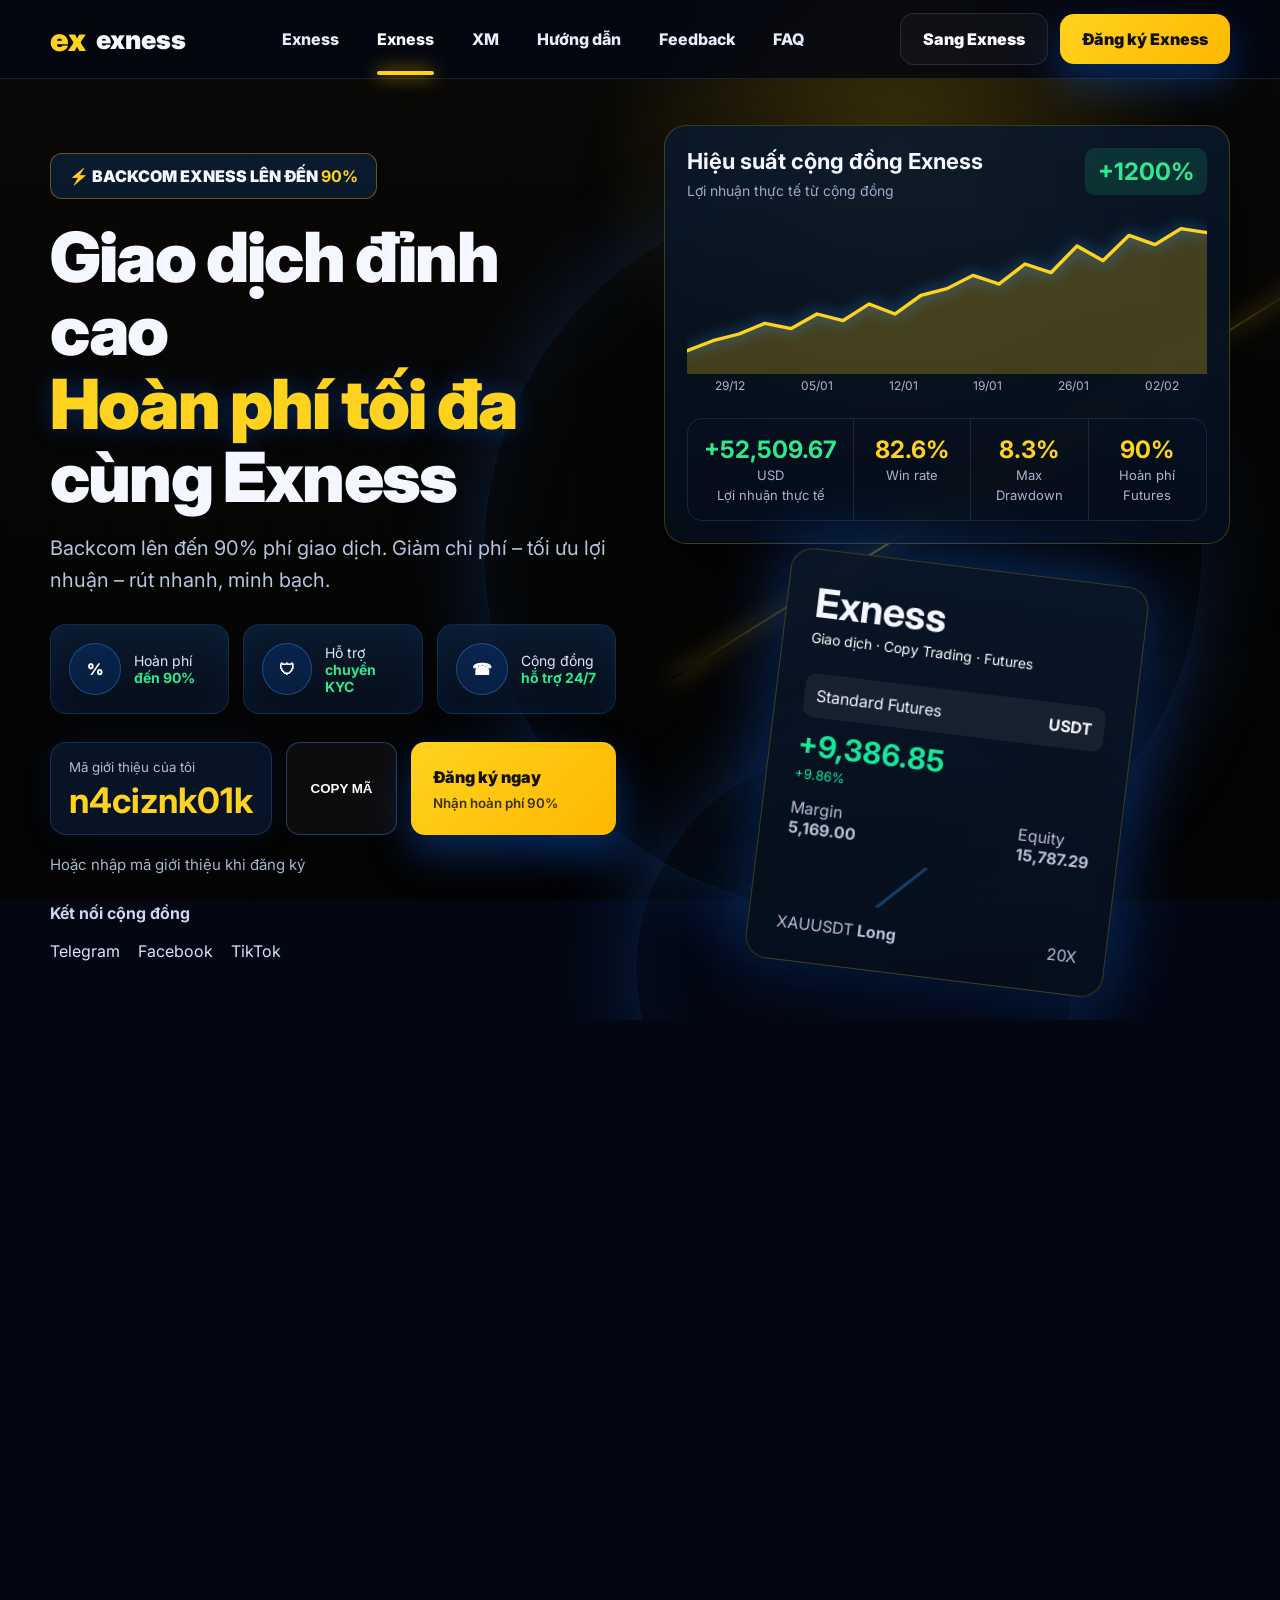
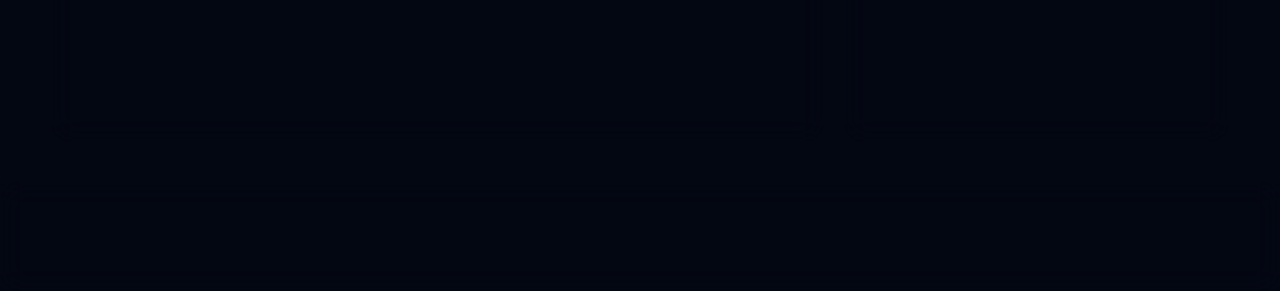
==== commit f33399da: "Add files via upload" ====
--- a/exness.html
+++ b/exness.html
@@ -4,329 +4,126 @@
   <meta charset="UTF-8" />
   <meta name="viewport" content="width=device-width, initial-scale=1.0" />
   <title>Backcom Exness</title>
+  <meta name="description" content="Exness hoàn phí Futures lên đến 90%, hỗ trợ chuyển KYC và cộng đồng trader." />
+  <link rel="preconnect" href="https://fonts.googleapis.com">
+  <link rel="preconnect" href="https://fonts.gstatic.com" crossorigin>
+  <link href="https://fonts.googleapis.com/css2?family=Inter:wght@400;500;600;700;800;900&display=swap" rel="stylesheet">
   <link rel="stylesheet" href="style.css" />
 </head>
+<body class="theme-exness">
+  <div class="loader" id="siteLoader"><div class="loader-card"><div class="brand-icon bx">B</div><p>Đang tải giao diện...</p></div></div>
+  <div class="page-bg"></div>
 
-<body class="theme-exness">
-  <div class="site-loader" id="siteLoader">
-    <div class="loader-orb loader-orb-1"></div>
-    <div class="loader-orb loader-orb-2 exness-loader-orb"></div>
-    <div class="loader-center">
-      <div class="loader-logo exness-loader-logo">
-        <span class="exness-logo-text">ex</span>
-      </div>
-      <p>Đang tải giao diện...</p>
-    </div>
-  </div>
-
-  <div class="page-bg"></div>
-  <div class="page-noise"></div>
-
-  <header class="topbar glass-nav">
+  <header class="topbar">
     <div class="container nav">
-      <a href="exness.html" class="brand">
-        <div class="brand-logo exness-logo-box">
-          <span class="exness-logo-text">ex</span>
-        </div>
-        <span class="brand-text">exness</span>
-      </a>
-
+      <a class="brand" href="exness.html"><span class="logo-mark">ex</span><span>exness</span></a>
       <nav class="desktop-menu">
-        <a href="index.html">BingX</a>
-        <a href="exness.html" class="active">Exness</a>
+        <a href="index.html">Exness</a>
+        <a class="active" href="exness.html">Exness</a>
         <a href="xm.html">XM</a>
-        <a href="#huong-dan">Hướng dẫn</a>
+        <a href="#guide">Hướng dẫn</a>
         <a href="#feedback">Feedback</a>
         <a href="#faq">FAQ</a>
       </nav>
-
       <div class="nav-actions">
-        <a class="btn btn-outline switch-btn" href="index.html">Sang BingX</a>
-
-        <a
-          class="btn btn-primary desktop-register exness-btn"
-          href="https://one.exnessonelink.com/a/n4ciznk01k"
-          target="_blank"
-          rel="noopener noreferrer"
-        >
-          Đăng ký Exness
-        </a>
-
-        <button class="menu-toggle" id="menuToggle" type="button">
-          <span></span><span></span><span></span>
-        </button>
+        <a class="btn btn-ghost" href="index.html">Sang Exness</a>
+        <a class="btn btn-primary" href="https://one.exnessonelink.com/a/n4ciznk01k" target="_blank" rel="noopener">Đăng ký Exness</a>
+        <button class="menu-toggle" id="menuToggle"><span></span><span></span><span></span></button>
       </div>
     </div>
-
     <div class="mobile-menu" id="mobileMenu">
-      <a href="index.html">BingX</a>
-      <a href="exness.html">Exness</a>
-      <a href="xm.html">XM</a>
-      <a href="#huong-dan">Hướng dẫn</a>
-      <a href="#feedback">Feedback</a>
-      <a href="#faq">FAQ</a>
-      <a href="https://one.exnessonelink.com/a/n4ciznk01k" target="_blank" rel="noopener noreferrer">Đăng ký Exness</a>
+      <a href="index.html">Exness</a><a href="exness.html">Exness</a><a href="xm.html">XM</a>
+      <a href="#guide">Hướng dẫn</a><a href="#feedback">Feedback</a><a href="#faq">FAQ</a>
+      <a href="https://one.exnessonelink.com/a/n4ciznk01k" target="_blank" rel="noopener">Đăng ký Exness</a>
     </div>
   </header>
 
   <main>
-    <section class="hero" id="hero">
-      <div class="hero-neon hero-neon-1 exness-neon"></div>
-      <div class="hero-neon hero-neon-2 exness-neon-2"></div>
-      <div class="hero-line hero-line-1 exness-line"></div>
-      <div class="hero-line hero-line-2 exness-line"></div>
+    <section class="hero">
+      <div class="neon-orbit orbit-1"></div><div class="neon-orbit orbit-2"></div><div class="scan-line"></div>
+      <div class="container hero-grid">
+        <div class="hero-copy reveal left">
+          <div class="badge"><span>⚡</span> BACKCOM EXNESS LÊN ĐẾN <b>90%</b></div>
+          <h1>Giao dịch đỉnh cao<br><em>Hoàn phí tối đa</em><br>cùng Exness</h1>
+          <p>Backcom lên đến 90% phí giao dịch. Giảm chi phí – tối ưu lợi nhuận – rút nhanh, minh bạch.</p>
 
-      <div class="container hero-grid">
-        <div class="hero-left reveal reveal-left">
-          <div class="hero-badge glass-pill exness-badge">
-            <span class="dot"></span>
-            BACKCOM EXNESS LÊN ĐẾN <strong>90%</strong>
+          <div class="feature-row">
+            <div class="mini-card"><i>%</i><span>Hoàn phí<br><b>đến 90%</b></span></div>
+            <div class="mini-card"><i>🛡</i><span>Hỗ trợ<br><b>chuyển KYC</b></span></div>
+            <div class="mini-card"><i>☎</i><span>Cộng đồng<br><b>hỗ trợ 24/7</b></span></div>
           </div>
 
-          <h1 class="exness-title">
-            Giao dịch đỉnh cao<br />
-            <span>Hoàn phí tối đa</span><br />
-            cùng Exness
-          </h1>
-
-          <p class="hero-desc">
-            Backcom lên đến 90% phí giao dịch. Giảm chi phí – tối ưu lợi nhuận – rút nhanh, minh bạch.
-          </p>
-
-          <div class="hero-features">
-            <div class="feature-item glass-soft reveal reveal-up delay-1">
-              <div class="feature-icon exness-icon">%</div>
-              <div><span>Backcom đến</span><strong>90%</strong></div>
-            </div>
-
-            <div class="feature-item glass-soft reveal reveal-up delay-2">
-              <div class="feature-icon exness-icon">↻</div>
-              <div><span>Rút phí nhanh</span><strong>24/7</strong></div>
-            </div>
-
-            <div class="feature-item glass-soft reveal reveal-up delay-3">
-              <div class="feature-icon exness-icon">✓</div>
-              <div><span>Spread thấp</span><strong>ổn định</strong></div>
-            </div>
-
-            <div class="feature-item glass-soft reveal reveal-up delay-4">
-              <div class="feature-icon exness-icon">☎</div>
-              <div><span>Hỗ trợ</span><strong>tận tâm</strong></div>
-            </div>
+          <div class="cta-grid">
+            <div class="code-card"><small>Mã giới thiệu của tôi</small><strong id="inviteCode">n4ciznk01k</strong></div>
+            <button class="btn btn-copy" id="copyBtn">COPY MÃ</button>
+            <a class="btn btn-primary big" href="https://one.exnessonelink.com/a/n4ciznk01k" target="_blank" rel="noopener">Đăng ký ngay <small>Nhận hoàn phí 90%</small></a>
           </div>
 
-          <div class="hero-actions reveal reveal-up delay-2">
-            <div class="code-box glass-card exness-code-box">
-              <span>Mã đối tác của tôi</span>
-              <strong id="inviteCode">n4ciznk01k</strong>
-            </div>
+          <p class="note">Hoặc nhập mã giới thiệu khi đăng ký</p>
+          <div class="socials"><span>Kết nối cộng đồng</span><a href="https://t.me/DuYiY" target="_blank">Telegram</a><a href="https://www.facebook.com/share/1Cu68jw2BE/" target="_blank">Facebook</a><a href="https://www.tiktok.com/@bch.tha.dng?_r=1&_t=ZS-95kLtwVce2u" target="_blank">TikTok</a></div>
+        </div>
 
-            <button class="btn btn-copy exness-copy" id="copyBtn" type="button">COPY MÃ</button>
-
-            <a
-              class="btn btn-primary btn-register exness-btn"
-              href="https://one.exnessonelink.com/a/n4ciznk01k"
-              target="_blank"
-              rel="noopener noreferrer"
-            >
-              Đăng ký Exness ngay
-            </a>
-
-            <a class="btn btn-outline exness-outline" href="index.html">Xem BingX</a>
-            <a class="btn btn-outline exness-outline" href="xm.html">Xem XM</a>
+        <div class="hero-visual reveal right">
+          <div class="performance-card">
+            <div class="card-head"><div><h3>Hiệu suất cộng đồng Exness</h3><p>Lợi nhuận thực tế từ cộng đồng</p></div><b class="gain-badge">+1200%</b></div>
+            <div class="chart-box blue-chart"><svg viewBox="0 0 700 240" preserveAspectRatio="none"><path class="fill" d="M0,205 L35,190 L70,180 L105,164 L140,172 L175,150 L210,160 L245,135 L280,150 L315,122 L350,112 L385,92 L420,105 L455,75 L490,88 L525,48 L560,70 L595,32 L630,46 L665,22 L700,28 L700,240 L0,240 Z"/><path class="line" d="M0,205 L35,190 L70,180 L105,164 L140,172 L175,150 L210,160 L245,135 L280,150 L315,122 L350,112 L385,92 L420,105 L455,75 L490,88 L525,48 L560,70 L595,32 L630,46 L665,22 L700,28"/></svg><div class="labels"><span>29/12</span><span>05/01</span><span>12/01</span><span>19/01</span><span>26/01</span><span>02/02</span></div></div>
+            <div class="stat-row"><div><strong>+52,509.67</strong><span>USD<br>Lợi nhuận thực tế</span></div><div><strong>82.6%</strong><span>Win rate</span></div><div><strong>8.3%</strong><span>Max Drawdown</span></div><div><strong>90%</strong><span>Hoàn phí Futures</span></div></div>
           </div>
 
-          <p class="hero-note reveal reveal-up delay-3">Hoặc nhập mã đối tác khi đăng ký tài khoản mới</p>
-
-          <div class="social-row reveal reveal-up delay-3">
-            <span>Kết nối cộng đồng</span>
-            <div class="socials">
-              <a href="https://t.me/DuYiY" target="_blank" rel="noopener noreferrer">Telegram</a>
-              <a href="https://www.facebook.com/share/1Cu68jw2BE/" target="_blank" rel="noopener noreferrer">Facebook</a>
-              <a href="https://www.tiktok.com/@bch.tha.dng?_r=1&_t=ZS-95kLtwVce2u" target="_blank" rel="noopener noreferrer">TikTok</a>
-            </div>
-          </div>
-        </div>
-
-        <div class="hero-right reveal reveal-right">
-          <div class="spotlight exness-spotlight"></div>
-
-          <div class="panel-card glass-card exness-stat-card">
-            <h3>Hiệu suất tài khoản của cộng đồng</h3>
-            <div class="exness-profit">+52,509.67 <span>USD</span></div>
-            <p>Lợi nhuận thực tế từ cộng đồng</p>
-
-            <div class="fake-chart exness-chart">
-              <span></span>
-            </div>
-
-            <div class="exness-stats-row">
-              <div><strong>90%</strong><span>Backcom</span></div>
-              <div><strong>XAUUSD</strong><span>Sản phẩm nổi bật</span></div>
-              <div><strong>24/7</strong><span>Hỗ trợ</span></div>
-            </div>
-          </div>
-
-          <div class="panel-card glass-card exness-feedback-preview">
-            <h3>Feedback nổi bật</h3>
-            <div class="exness-green">+9,386.85 USD</div>
-            <p>Lệnh XAUUSD thực tế</p>
-
-            <div class="mini-preview-row">
-              <img src="assets/img/feed-1.jpg" alt="Feedback 1" />
-              <img src="assets/img/feed-2.jpg" alt="Feedback 2" />
-              <img src="assets/img/feed-3.jpg" alt="Feedback 3" />
-              <img src="assets/img/feed-4.jpg" alt="Feedback 4" />
-            </div>
-
-            <a class="btn btn-outline exness-outline" href="#feedback">Xem feedback</a>
+          <div class="floating-trade-card bingx-trade-card">
+            <h2>Exness</h2><p>Giao dịch · Copy Trading · Futures</p>
+            <div class="trade-panel"><span>Standard Futures</span><b>USDT</b></div>
+            <strong class="profit">+9,386.85</strong><small>+9.86%</small>
+            <div class="trade-meta"><span>Margin<br><b>5,169.00</b></span><span>Equity<br><b>15,787.29</b></span></div>
+            <div class="tiny-chart"></div>
+            <div class="pair-row"><span>XAUUSDT <b>Long</b></span><span>20X</span></div>
           </div>
         </div>
       </div>
     </section>
 
-    <section class="tab-section">
-      <div class="container">
-        <div class="tab-nav glass-card reveal reveal-up exness-tab-nav">
-          <button class="tab-btn active" data-tab="tab-hoanphi" type="button">
-            <span><strong>BACKCOM EXNESS</strong><small>Ưu đãi hoàn phí</small></span>
-          </button>
+    <section class="strip container reveal up">
+      <div><i>💰</i><b>Tiết kiệm chi phí</b><span>Hoàn phí đến 90%</span></div>
+      <div><i>📈</i><b>Tối ưu lợi nhuận</b><span>Phí thấp giúp tăng trưởng</span></div>
+      <div><i>🛡</i><b>Uy tín & Minh bạch</b><span>Rút phí nhanh</span></div>
+      <div><i>👥</i><b>Cộng đồng chất lượng</b><span>Hỗ trợ 24/7</span></div>
+    </section>
 
-          <button class="tab-btn" data-tab="tab-huongdan" type="button">
-            <span><strong>HƯỚNG DẪN</strong><small>Các bước thực hiện</small></span>
-          </button>
-
-          <button class="tab-btn" data-tab="tab-feedback" type="button">
-            <span><strong>FEEDBACK</strong><small>Kết quả thực tế</small></span>
-          </button>
-
-          <button class="tab-btn" data-tab="tab-faq" type="button">
-            <span><strong>FAQ</strong><small>Câu hỏi thường gặp</small></span>
-          </button>
+    <section class="content-section container">
+      <div class="main-panel reveal left">
+        <div class="tabs">
+          <button class="tab-btn active" data-tab="tab-benefit">HOÀN PHÍ<small>Ưu đãi & lợi ích</small></button>
+          <button class="tab-btn" data-tab="tab-guide">HƯỚNG DẪN<small>Các bước thực hiện</small></button>
+          <button class="tab-btn" data-tab="tab-feedback">FEEDBACK<small>Kết quả thực tế</small></button>
         </div>
-
-        <div class="tab-panels">
-          <div class="tab-panel active" id="tab-hoanphi">
-            <div class="grid-2">
-              <div class="info-card panel-card glass-card reveal reveal-left exness-big-card">
-                <div class="exness-percent-badge">%</div>
-                <div>
-                  <h3>Backcom Exness</h3>
-                  <h2>lên đến 90%</h2>
-                  <p>Dành cho trader muốn tối ưu chi phí giao dịch và gia tăng lợi nhuận bền vững.</p>
-
-                  <ul class="check-list exness-check">
-                    <li>Hoàn phí FX, Vàng, Crypto, Oil</li>
-                    <li>Không giới hạn số lượng tài khoản</li>
-                    <li>Rút phí nhanh trong ngày</li>
-                    <li>Minh bạch – Uy tín – Lâu dài</li>
-                    <li>Hỗ trợ 24/7</li>
-                    <li>Cộng đồng trader chất lượng</li>
-                  </ul>
-                </div>
-              </div>
-
-              <div class="info-card panel-card glass-card reveal reveal-right">
-                <h3>Vì sao nên giao dịch và backcom cùng Exness?</h3>
-
-                <div class="reason-block"><div class="reason-icon exness-icon">✦</div><div><strong>Phí thấp – Spread ổn định</strong><p>Tiết kiệm chi phí, tăng lợi thế giao dịch.</p></div></div>
-                <div class="reason-block"><div class="reason-icon exness-icon">✦</div><div><strong>Backcom đến 90%</strong><p>Hoàn lại phần lớn phí giao dịch.</p></div></div>
-                <div class="reason-block"><div class="reason-icon exness-icon">✦</div><div><strong>Nạp rút nhanh – An toàn</strong><p>Hỗ trợ nhiều phương thức, xử lý nhanh chóng.</p></div></div>
-                <div class="reason-block"><div class="reason-icon exness-icon">✦</div><div><strong>Hỗ trợ tận tâm</strong><p>Đội ngũ hỗ trợ nhanh, chuyên nghiệp.</p></div></div>
-              </div>
-            </div>
-          </div>
-
-          <div class="tab-panel" id="tab-huongdan">
-            <div id="huong-dan"></div>
-
-            <div class="guide-wrap panel-card glass-card reveal reveal-up">
-              <h3>Hướng dẫn nhận backcom Exness</h3>
-
-              <div class="guide-step">
-                <div class="step-number exness-step">B1</div>
-                <div class="step-text">
-                  <strong>Mở tài khoản Exness mới bằng link đối tác.</strong>
-                  <a href="https://one.exnessonelink.com/a/n4ciznk01k" target="_blank" rel="noopener noreferrer">
-                    https://one.exnessonelink.com/a/n4ciznk01k
-                  </a>
-                </div>
-              </div>
-
-              <div class="guide-step">
-                <div class="step-number exness-step">B2</div>
-                <div class="step-text">
-                  <strong>Xác minh tài khoản đầy đủ.</strong>
-                  <p>Hoàn tất KYC để giao dịch và nhận backcom ổn định.</p>
-                </div>
-              </div>
-
-              <div class="guide-step">
-                <div class="step-number exness-step">B3</div>
-                <div class="step-text">
-                  <strong>Giao dịch và nhận backcom theo thỏa thuận.</strong>
-                  <p>Phần backcom sẽ được hỗ trợ minh bạch theo nhóm cộng đồng.</p>
-                </div>
-              </div>
-            </div>
-          </div>
-
-          <div class="tab-panel" id="tab-feedback">
-            <div id="feedback"></div>
-
-            <div class="feedback-section-title reveal reveal-up">
-              <span></span>
-              <h3>FEEDBACK THỰC TẾ TỪ CỘNG ĐỒNG EXNESS</h3>
-              <span></span>
-            </div>
-
-            <div class="real-feedback-grid">
-              <div class="real-feedback-card panel-card glass-card reveal reveal-up delay-1"><img src="assets/img/feed-1.jpg" alt="Feedback Exness 1" /></div>
-              <div class="real-feedback-card panel-card glass-card reveal reveal-up delay-2"><img src="assets/img/feed-2.jpg" alt="Feedback Exness 2" /></div>
-              <div class="real-feedback-card panel-card glass-card reveal reveal-up delay-3"><img src="assets/img/feed-3.jpg" alt="Feedback Exness 3" /></div>
-              <div class="real-feedback-card panel-card glass-card reveal reveal-up delay-4"><img src="assets/img/feed-4.jpg" alt="Feedback Exness 4" /></div>
-            </div>
-          </div>
-
-          <div class="tab-panel" id="tab-faq">
-            <section class="faq-section panel-card glass-card reveal reveal-up" id="faq">
-              <h3>FAQ</h3>
-
-              <div class="faq-item">
-                <button class="faq-question" type="button"><span>Đã có tài khoản Exness cũ thì sao?</span><b>+</b></button>
-                <div class="faq-answer"><p>Tùy trường hợp, bạn nên liên hệ hỗ trợ để kiểm tra điều kiện nhận backcom.</p></div>
-              </div>
-
-              <div class="faq-item">
-                <button class="faq-question" type="button"><span>Backcom áp dụng cho sản phẩm nào?</span><b>+</b></button>
-                <div class="faq-answer"><p>Có thể áp dụng cho FX, vàng, crypto, oil... tùy điều kiện tài khoản và nhóm hỗ trợ.</p></div>
-              </div>
-            </section>
-          </div>
+        <div class="tab-panel active" id="tab-benefit">
+          <div class="benefit-layout"><div><h3>Exness hoàn phí giao dịch Futures</h3><h2>lên đến 90%</h2><p>Chương trình hoàn phí giúp tiết kiệm chi phí giao dịch và gia tăng lợi nhuận bền vững.</p><ul><li>Hoàn phí Futures đến 90%</li><li>Hỗ trợ chuyển KYC cho tài khoản cũ</li><li>Rút phí nhanh, minh bạch</li><li>Cộng đồng hỗ trợ 24/7</li></ul></div><div class="cube-art"><span>ex</span></div></div>
+          <div class="cta-banner"><div><h3>Sẵn sàng nhận hoàn phí 90% cùng Exness?</h3><p>Đăng ký ngay hôm nay và tối ưu chi phí giao dịch của bạn!</p></div><a class="btn btn-primary" href="https://one.exnessonelink.com/a/n4ciznk01k" target="_blank">Đăng ký Exness ngay →</a></div>
+        </div>
+        <div class="tab-panel" id="tab-guide">
+          <div id="guide"></div><h3>Hướng dẫn cho anh em đã có tài khoản Exness</h3>
+          <div class="guide-step"><b>B1</b><div><strong>Đóng hết lệnh và rút hết $ ở tài khoản cũ.</strong><p>Đưa tài khoản cũ về trạng thái sạch trước khi chuyển KYC.</p></div></div>
+          <div class="guide-step"><b>B2</b><div><strong>Mở tài khoản mới bằng link.</strong><a href="https://one.exnessonelink.com/a/n4ciznk01k" target="_blank">https://one.exnessonelink.com/a/n4ciznk01k</a></div></div>
+          <div class="guide-step"><b>B3</b><div><strong>Vào tài khoản cũ → Xác minh → Chuyển giao danh tính.</strong><a href="https://support.bingx.com/hc/vi/articles/20877072634265" target="_blank">Xem hướng dẫn Exness</a></div></div>
+        </div>
+        <div class="tab-panel" id="tab-feedback">
+          <div id="feedback"></div><h3>Feedback cộng đồng Exness</h3><div class="feedback-wide"><img src="assets/img/feedback-grid.jpg" alt="Feedback Exness"></div>
         </div>
       </div>
+
+      <aside class="faq-panel reveal right" id="faq">
+        <h3>FAQ</h3>
+        <div class="faq-item"><button class="faq-question"><span>Đã có tài khoản cũ thì có làm được không?</span><b>+</b></button><div class="faq-answer"><p>Có. Bạn làm theo phần hướng dẫn chuyển KYC bên cạnh.</p></div></div>
+        <div class="faq-item"><button class="faq-question"><span>Chỉ cần dùng link hay phải nhập mã mời?</span><b>+</b></button><div class="faq-answer"><p>Dùng link là nhanh nhất. Nếu hệ thống hỏi mã thì nhập <strong>n4ciznk01k</strong>.</p></div></div>
+        <div class="faq-item"><button class="faq-question"><span>Hoàn phí được trả như thế nào?</span><b>+</b></button><div class="faq-answer"><p>Phí được tổng hợp và hoàn lại theo chu kỳ quy định.</p></div></div>
+        <div class="faq-item"><button class="faq-question"><span>Áp dụng cho những sản phẩm nào?</span><b>+</b></button><div class="faq-answer"><p>Áp dụng cho giao dịch Futures trên Exness.</p></div></div>
+      </aside>
     </section>
   </main>
 
-  <footer class="footer" id="footer">
-    <div class="container footer-inner">
-      <p>© 2026 Exness Backcom Landing.</p>
-      <div class="footer-links">
-        <a href="index.html">BingX</a>
-        <a href="exness.html">Exness</a>
-        <a href="xm.html">XM</a>
-      </div>
-    </div>
-  </footer>
-
-  <div class="mobile-sticky-cta">
-    <a class="btn btn-primary exness-btn full-width" href="https://one.exnessonelink.com/a/n4ciznk01k" target="_blank" rel="noopener noreferrer">
-      Đăng ký Exness ngay
-    </a>
-  </div>
-
-  <div class="toast" id="toast">Đã copy mã n4ciznk01k</div>
-
+  <footer class="footer"><div class="container footer-inner"><a class="brand" href="exness.html"><span class="logo-mark">ex</span><span>exness</span></a><p>© 2026 Exness Rebate Landing. All rights reserved.</p><div class="footer-social"><span>Kết nối với chúng tôi</span><a>Telegram</a><a>Facebook</a><a>TikTok</a></div></div></footer>
+  <div class="mobile-sticky-cta"><a class="btn btn-primary full-width" href="https://one.exnessonelink.com/a/n4ciznk01k" target="_blank">Đăng ký Exness ngay</a></div>
+  <div class="toast" id="toast">Đã copy mã</div>
   <script src="app.js"></script>
 </body>
 </html>
--- a/style.css
+++ b/style.css
@@ -1,889 +1,45 @@
+/* PREMIUM 3-PAGE STYLE: BingX / Exness / XM */
 :root{
-  --bg:#03070f;
-  --bg-2:#06101d;
-  --bg-3:#081528;
-  --card:#07111f;
-  --card-2:#0a1628;
-  --stroke:rgba(255,255,255,.08);
-  --text:#eef4ff;
-  --muted:#95a8cf;
-  --blue:#1e6cff;
-  --blue-2:#2f86ff;
-  --green:#19f19a;
-  --shadow:0 30px 70px rgba(0,0,0,.45);
-  --shadow-soft:0 18px 40px rgba(0,0,0,.28);
-  --radius:24px;
-  --max:1180px;
+  --bg:#030712;--card:#071525;--line:rgba(255,255,255,.1);--text:#f4f7ff;--muted:#98a6c3;
+  --blue:#116dff;--blue2:#3aa3ff;--green:#27f39a;--yellow:#ffd21f;--red:#ff333a;
+  --shadow:0 30px 80px rgba(0,0,0,.48);--radius:22px;--max:1180px;
 }
+*{margin:0;padding:0;box-sizing:border-box}html{scroll-behavior:smooth}body{font-family:Inter,Arial,sans-serif;color:var(--text);background:#030712;overflow-x:hidden}
+a{text-decoration:none;color:inherit}img{display:block;max-width:100%}.container{width:min(var(--max),calc(100% - 34px));margin:0 auto}
+.page-bg{position:fixed;inset:0;z-index:-3;background:
+ radial-gradient(circle at 70% 18%,rgba(20,105,255,.2),transparent 26%),
+ radial-gradient(circle at 18% 6%,rgba(0,255,180,.06),transparent 20%),
+ linear-gradient(180deg,#030712,#02050c 70%)}.page-bg:after{content:"";position:absolute;inset:0;background-image:linear-gradient(rgba(35,112,255,.05) 1px,transparent 1px),linear-gradient(90deg,rgba(35,112,255,.05) 1px,transparent 1px);background-size:54px 54px;mask-image:linear-gradient(to bottom,rgba(255,255,255,.3),transparent 80%)}
+.loader{position:fixed;inset:0;z-index:9999;display:grid;place-items:center;background:#02050c;transition:.45s}.loader.hide{opacity:0;visibility:hidden}.loader-card{text-align:center}.brand-icon,.loader-logo{width:86px;height:86px;border-radius:24px;display:grid;place-items:center;margin:0 auto 14px;background:rgba(255,255,255,.06);border:1px solid var(--line);box-shadow:var(--shadow);font-weight:900}.bx{color:var(--blue)}
+.topbar{position:sticky;top:0;z-index:100;background:rgba(3,7,18,.82);backdrop-filter:blur(18px);border-bottom:1px solid var(--line)}.nav{height:78px;display:flex;align-items:center;justify-content:space-between;gap:18px}
+.brand{display:flex;align-items:center;gap:10px;font-size:26px;font-weight:900}.logo-mark{font-size:32px}.bx-logo{color:var(--blue)}
+.desktop-menu{display:flex;gap:10px}.desktop-menu a{padding:12px 14px;border-radius:12px;color:#e7edff;font-weight:800;position:relative}.desktop-menu a.active{color:#fff}.desktop-menu a.active:after{content:"";position:absolute;left:14px;right:14px;bottom:-14px;height:4px;border-radius:20px;background:var(--blue);box-shadow:0 0 18px var(--blue)}
+.nav-actions{display:flex;gap:12px;align-items:center}.btn{border:0;cursor:pointer;border-radius:14px;padding:15px 22px;font-weight:900;display:inline-flex;align-items:center;justify-content:center;gap:8px;transition:.25s;white-space:nowrap}.btn-primary{background:linear-gradient(135deg,var(--blue),#0057ff);color:#fff;box-shadow:0 18px 42px rgba(17,109,255,.35)}.btn-primary:hover,.btn:hover{transform:translateY(-2px)}.btn-ghost,.btn-outline{background:rgba(255,255,255,.03);border:1px solid var(--line);color:#fff}.btn-copy{background:rgba(255,255,255,.04);border:1px solid rgba(72,151,255,.35);color:#fff}
+.menu-toggle{display:none;width:48px;height:48px;border-radius:12px;background:rgba(255,255,255,.04);border:1px solid var(--line);flex-direction:column;gap:5px;align-items:center;justify-content:center}.menu-toggle span{width:20px;height:2px;background:#fff}.mobile-menu{display:none;padding:12px;border-top:1px solid var(--line)}.mobile-menu.open{display:grid;gap:8px}.mobile-menu a{padding:13px;border-radius:12px;background:rgba(255,255,255,.04);font-weight:800}
+.hero{position:relative;padding:46px 0 40px;overflow:hidden}.neon-orbit{position:absolute;border-radius:50%;border:1px solid rgba(37,124,255,.16);box-shadow:0 0 90px rgba(37,124,255,.22),inset 0 0 90px rgba(37,124,255,.08)}.orbit-1{width:720px;height:720px;right:6%;top:12%}.orbit-2{width:440px;height:440px;right:16%;bottom:-18%}.scan-line{position:absolute;width:60%;height:2px;right:-8%;top:42%;background:linear-gradient(90deg,transparent,var(--blue),transparent);transform:rotate(-32deg);box-shadow:0 0 22px var(--blue)}
+.hero-grid{display:grid;grid-template-columns:1fr 1fr;gap:48px;position:relative;z-index:1}.hero-copy{padding-top:28px}.badge{width:max-content;padding:12px 18px;border-radius:12px;background:rgba(13,33,58,.75);border:1px solid rgba(54,141,255,.22);font-weight:900;margin-bottom:22px}.badge b{color:var(--green)}
+.hero h1{font-size:clamp(46px,5.4vw,76px);line-height:1.06;letter-spacing:-1.8px;font-weight:950;margin-bottom:18px}.hero h1 em{font-style:normal;color:var(--blue);text-shadow:0 0 24px rgba(17,109,255,.32)}.hero p{color:#b8c3dc;font-size:20px;line-height:1.6;max-width:620px}
+.feature-row{display:grid;grid-template-columns:repeat(3,1fr);gap:14px;margin:28px 0}.mini-card{display:flex;align-items:center;gap:13px;padding:18px;border-radius:16px;background:linear-gradient(180deg,rgba(13,33,58,.74),rgba(7,18,34,.72));border:1px solid rgba(72,151,255,.18);box-shadow:inset 0 0 28px rgba(17,109,255,.08)}.mini-card i{width:52px;height:52px;border-radius:50%;display:grid;place-items:center;background:rgba(17,109,255,.16);border:1px solid rgba(72,151,255,.35);font-style:normal;color:#fff;font-weight:900}.mini-card span{font-size:14px;color:#dce6ff}.mini-card b{color:var(--green)}
+.cta-grid{display:grid;grid-template-columns:1.15fr .65fr 1.2fr;gap:14px;align-items:stretch;max-width:650px}.code-card{padding:16px 18px;border-radius:16px;background:rgba(10,24,44,.86);border:1px solid rgba(72,151,255,.22);box-shadow:0 0 30px rgba(17,109,255,.1)}.code-card small{display:block;color:#aebbd6;margin-bottom:8px}.code-card strong{font-size:35px;color:var(--green);line-height:1}.btn.big{flex-direction:column;align-items:flex-start}.btn.big small{font-weight:600;opacity:.82}.note{font-size:15px!important;margin:18px 0 0;color:#a8b5d0!important}.socials{margin-top:26px;display:flex;align-items:center;gap:18px;flex-wrap:wrap}.socials span{width:100%;color:#cbd6ef;font-weight:700}.socials a{color:#d8e2fb}
+.performance-card,.floating-trade-card,.main-panel,.faq-panel,.strip,.footer{background:linear-gradient(180deg,rgba(9,24,44,.86),rgba(5,14,27,.88));border:1px solid rgba(72,151,255,.16);border-radius:22px;box-shadow:var(--shadow);backdrop-filter:blur(14px)}
+.performance-card{padding:22px}.card-head{display:flex;justify-content:space-between;gap:14px}.card-head h3{font-size:22px;margin-bottom:6px}.card-head p{font-size:14px;color:#9babca}.gain-badge{height:max-content;padding:9px 13px;border-radius:10px;background:rgba(38,243,154,.12);color:var(--green);font-size:24px}.chart-box{height:190px;position:relative;margin-top:12px}.chart-box svg{width:100%;height:160px}.chart-box .line{fill:none;stroke:var(--blue2);stroke-width:5;stroke-linecap:round;stroke-linejoin:round;filter:drop-shadow(0 0 10px rgba(58,163,255,.8))}.chart-box .fill{fill:rgba(17,109,255,.24)}.labels{display:flex;justify-content:space-around;color:#aab7d1;font-size:12px}.stat-row{display:grid;grid-template-columns:repeat(4,1fr);margin-top:14px;border:1px solid rgba(72,151,255,.18);border-radius:15px;overflow:hidden}.stat-row div{padding:16px;text-align:center;border-right:1px solid rgba(255,255,255,.1)}.stat-row div:last-child{border-right:0}.stat-row strong{display:block;color:var(--blue2);font-size:24px}.stat-row div:first-child strong{color:var(--green)}.stat-row span{font-size:13px;color:#a9b5ce}
+.floating-trade-card{width:360px;margin:22px auto 0;padding:28px;transform:rotate(7deg);border-color:rgba(58,163,255,.55);box-shadow:0 34px 80px rgba(0,0,0,.55),0 0 70px rgba(17,109,255,.5)}.floating-trade-card h2{font-size:40px}.floating-trade-card p{font-size:14px;color:#fff}.trade-panel{display:flex;justify-content:space-between;margin:24px 0 10px;padding:12px;border-radius:10px;background:rgba(255,255,255,.06)}.profit{display:block;color:#18e69a;font-size:30px}.floating-trade-card small{color:#18e69a}.trade-meta,.pair-row{display:flex;justify-content:space-between;margin-top:15px;color:#b7c2d8}.tiny-chart{height:45px;margin:15px 0;background:linear-gradient(135deg,transparent 40%,rgba(58,163,255,.4) 41%,transparent 42%)}
+.strip{display:grid;grid-template-columns:repeat(4,1fr);gap:14px;padding:22px;margin-top:8px}.strip div{display:flex;align-items:center;gap:14px;padding:14px;border-radius:14px;background:rgba(255,255,255,.03)}.strip i{width:56px;height:56px;border-radius:50%;display:grid;place-items:center;background:rgba(17,109,255,.16);font-style:normal}.strip b{display:block}.strip span{display:block;color:#9faeca;font-size:13px}
+.content-section{display:grid;grid-template-columns:2fr 1fr;gap:18px;padding:26px 0 40px}.main-panel,.faq-panel{padding:22px}.tabs{display:grid;grid-template-columns:repeat(3,1fr);gap:0;margin-bottom:24px;background:rgba(255,255,255,.03);border:1px solid rgba(72,151,255,.15);border-radius:14px;overflow:hidden}.tab-btn{border:0;background:transparent;color:#dce7ff;padding:18px;font-weight:900;cursor:pointer}.tab-btn small{display:block;color:#a8b4ca;font-weight:500;margin-top:4px}.tab-btn.active{background:linear-gradient(135deg,var(--blue),#0057ff);color:#fff}.tab-panel{display:none}.tab-panel.active{display:block}
+.benefit-layout{display:grid;grid-template-columns:1fr .85fr;align-items:center;gap:20px}.benefit-layout h3{font-size:24px}.benefit-layout h2{font-size:44px;color:var(--green);margin:8px 0 14px}.benefit-layout p{color:#aab8d5;margin-bottom:18px}.benefit-layout ul{list-style:none;display:grid;gap:12px}.benefit-layout li:before{content:"✓";color:var(--green);margin-right:10px}.cube-art{height:300px;display:grid;place-items:center}.cube-art span{width:190px;height:190px;border-radius:26px;background:linear-gradient(135deg,#0066ff,#33b5ff);display:grid;place-items:center;font-size:72px;box-shadow:0 0 80px rgba(17,109,255,.58),inset 0 0 50px rgba(255,255,255,.16)}
+.cta-banner{margin-top:22px;padding:22px;border-radius:16px;background:rgba(255,255,255,.035);border:1px solid rgba(72,151,255,.14);display:flex;align-items:center;justify-content:space-between;gap:18px}.guide-step{display:grid;grid-template-columns:64px 1fr;gap:14px;padding:16px;border-radius:14px;background:rgba(255,255,255,.035);border:1px solid rgba(255,255,255,.08);margin:14px 0}.guide-step b{width:64px;height:64px;border-radius:16px;display:grid;place-items:center;background:var(--blue)}.guide-step a{display:block;color:#6db1ff;margin-top:6px}.feedback-wide img{border-radius:16px;width:100%}
+.faq-panel h3{font-size:28px;margin-bottom:14px}.faq-item{border:1px solid rgba(255,255,255,.09);border-radius:14px;margin-bottom:12px;overflow:hidden}.faq-question{width:100%;background:rgba(255,255,255,.035);border:0;color:#fff;padding:18px;display:flex;justify-content:space-between;text-align:left;font-weight:900;cursor:pointer}.faq-answer{max-height:0;overflow:hidden;transition:.25s}.faq-answer p{padding:0 18px 18px;color:#aebbd4}.faq-item.open .faq-question b{transform:rotate(45deg)}
+.footer{border-radius:0;padding:34px 0}.footer-inner{display:flex;align-items:center;justify-content:space-between;gap:18px}.footer p{color:#97a5bd}.footer-social{display:flex;gap:14px;align-items:center;color:#aab7ce}
+.toast{position:fixed;right:18px;bottom:18px;padding:14px 18px;border-radius:14px;background:var(--blue);font-weight:900;z-index:200;opacity:0;transform:translateY(12px);transition:.25s}.toast.show{opacity:1;transform:none}.mobile-sticky-cta{display:none}
 
-*{margin:0;padding:0;box-sizing:border-box}
-html{scroll-behavior:smooth}
-body{
-  font-family:Arial, Helvetica, sans-serif;
-  color:var(--text);
-  background:
-    radial-gradient(circle at 15% 0%, rgba(26,101,255,.12), transparent 22%),
-    radial-gradient(circle at 85% 12%, rgba(0,255,170,.07), transparent 18%),
-    linear-gradient(180deg, #03070f 0%, #040914 35%, #02050b 100%);
-  overflow-x:hidden;
-}
+/* Exness theme overrides */
+.theme-exness{--blue:#ffd21f;--blue2:#ffd21f;--green:#31e78f}.theme-exness .page-bg{background:radial-gradient(circle at 70% 18%,rgba(255,210,31,.22),transparent 26%),linear-gradient(180deg,#090806,#030303)}.theme-exness .logo-mark,.theme-exness .hero h1 em,.theme-exness .code-card strong,.theme-exness .stat-row strong{color:var(--yellow)}.theme-exness .badge{border-color:rgba(255,210,31,.35)}.theme-exness .badge b{color:var(--yellow)}.theme-exness .btn-primary,.theme-exness .tab-btn.active,.theme-exness .guide-step b{background:linear-gradient(135deg,#ffd21f,#ffb800);color:#111}.theme-exness .performance-card,.theme-exness .floating-trade-card,.theme-exness .main-panel,.theme-exness .faq-panel,.theme-exness .strip{border-color:rgba(255,210,31,.22)}.theme-exness .chart-box .line{stroke:#ffd21f}.theme-exness .chart-box .fill{fill:rgba(255,210,31,.24)}.theme-exness .scan-line{background:linear-gradient(90deg,transparent,#ffd21f,transparent);box-shadow:0 0 22px #ffd21f}
 
-a{text-decoration:none;color:inherit}
-img{display:block;max-width:100%}
-button{font:inherit}
-
-.page-bg{
-  position:fixed;
-  inset:0;
-  z-index:-2;
-  pointer-events:none;
-  background-image:
-    linear-gradient(rgba(41,104,255,.045) 1px, transparent 1px),
-    linear-gradient(90deg, rgba(41,104,255,.045) 1px, transparent 1px);
-  background-size:48px 48px;
-  mask-image:linear-gradient(to bottom, rgba(255,255,255,.22), transparent 78%);
-}
-
-.page-noise{
-  position:fixed;
-  inset:0;
-  z-index:-1;
-  pointer-events:none;
-  opacity:.05;
-  background-image:
-    radial-gradient(circle at 20% 20%, white .6px, transparent .8px),
-    radial-gradient(circle at 80% 40%, white .6px, transparent .8px),
-    radial-gradient(circle at 40% 80%, white .6px, transparent .8px);
-  background-size:120px 120px,160px 160px,180px 180px;
-}
-
-.container{
-  width:min(var(--max), calc(100% - 28px));
-  margin:0 auto;
-}
-
-/* loader */
-.site-loader{
-  position:fixed;
-  inset:0;
-  z-index:9999;
-  background:
-    radial-gradient(circle at 50% 40%, rgba(31,108,255,.15), transparent 25%),
-    linear-gradient(180deg, #03070f 0%, #02050b 100%);
-  display:flex;
-  align-items:center;
-  justify-content:center;
-  overflow:hidden;
-  transition:opacity .5s ease, visibility .5s ease;
-}
-.site-loader.hide{opacity:0;visibility:hidden}
-.loader-orb{
-  position:absolute;
-  border-radius:50%;
-  filter:blur(70px);
-  animation:floatOrb 6s ease-in-out infinite;
-}
-.loader-orb-1{
-  width:280px;height:280px;background:rgba(30,108,255,.22);left:20%;top:24%;
-}
-.loader-orb-2{
-  width:260px;height:260px;background:rgba(25,241,154,.12);right:20%;bottom:24%;animation-delay:1.2s;
-}
-.loader-center{position:relative;z-index:2;text-align:center}
-.loader-logo{
-  width:90px;height:90px;margin:0 auto 16px;border-radius:24px;display:grid;place-items:center;
-  background:rgba(255,255,255,.06);border:1px solid rgba(255,255,255,.12);backdrop-filter:blur(16px);
-  box-shadow:0 20px 40px rgba(0,0,0,.25), inset 0 1px 0 rgba(255,255,255,.08);
-  animation:loaderPulse 1.8s ease-in-out infinite;
-}
-.loader-logo img{width:42px;height:42px;object-fit:contain;filter:brightness(10)}
-.loader-center p{color:#d7e6ff;font-weight:700;letter-spacing:.3px}
-@keyframes loaderPulse{0%,100%{transform:scale(1)}50%{transform:scale(1.07)}}
-@keyframes floatOrb{0%,100%{transform:translateY(0)}50%{transform:translateY(-18px)}}
-
-/* glass */
-.glass-card{
-  backdrop-filter:blur(14px);
-  -webkit-backdrop-filter:blur(14px);
-  background:
-    linear-gradient(180deg, rgba(255,255,255,.06), rgba(255,255,255,.02)),
-    linear-gradient(180deg, rgba(8,17,31,.94), rgba(6,13,25,.96));
-  border:1px solid rgba(255,255,255,.08);
-  box-shadow:0 24px 60px rgba(0,0,0,.35), inset 0 1px 0 rgba(255,255,255,.05);
-}
-
-.glass-soft{
-  backdrop-filter:blur(10px);
-  background:rgba(255,255,255,.03);
-  border:1px solid rgba(255,255,255,.06);
-}
-
-.glass-pill{
-  backdrop-filter:blur(12px);
-  background:linear-gradient(180deg, rgba(255,255,255,.06), rgba(255,255,255,.02));
-}
-
-.glass-nav{
-  backdrop-filter:blur(18px);
-  -webkit-backdrop-filter:blur(18px);
-}
-
-/* nav */
-.topbar{
-  position:sticky;
-  top:0;
-  z-index:100;
-  background:rgba(3,8,18,.72);
-  border-bottom:1px solid rgba(255,255,255,.06);
-}
-
-.nav{
-  min-height:78px;
-  display:flex;
-  align-items:center;
-  justify-content:space-between;
-  gap:16px;
-}
-
-.brand{
-  display:flex;
-  align-items:center;
-  gap:12px;
-  font-weight:900;
-}
-
-.brand-logo{
-  width:42px;
-  height:42px;
-  border-radius:12px;
-  background:linear-gradient(135deg, #0a4fff, #2c88ff);
-  display:grid;
-  place-items:center;
-  box-shadow:0 14px 26px rgba(0,102,255,.28), 0 0 22px rgba(0,102,255,.18);
-}
-.brand-logo img{
-  width:26px;height:26px;object-fit:contain;filter:brightness(10);
-}
-.brand-text{
-  font-size:21px;line-height:1;letter-spacing:.2px;
-}
-
-.desktop-menu{
-  display:flex;
-  align-items:center;
-  gap:10px;
-}
-
-.desktop-menu a{
-  padding:10px 14px;
-  border-radius:12px;
-  color:#dce7ff;
-  font-weight:700;
-  transition:.22s ease;
-  position:relative;
-}
-.desktop-menu a:hover,
-.desktop-menu a.active{color:#fff}
-.desktop-menu a.active::after,
-.desktop-menu a:hover::after{
-  content:"";
-  position:absolute;
-  left:14px;right:14px;bottom:2px;height:2px;border-radius:999px;
-  background:linear-gradient(90deg, transparent, #3f8dff, transparent);
-}
-
-.nav-actions{
-  display:flex;
-  align-items:center;
-  gap:10px;
-}
-
-/* buttons */
-.btn{
-  border:none;
-  cursor:pointer;
-  display:inline-flex;
-  align-items:center;
-  justify-content:center;
-  gap:8px;
-  padding:14px 20px;
-  border-radius:14px;
-  font-weight:800;
-  white-space:nowrap;
-  transition:transform .25s ease, filter .25s ease, box-shadow .25s ease;
-  position:relative;
-  overflow:hidden;
-}
-.btn::before{
-  content:"";
-  position:absolute;
-  inset:0;
-  background:linear-gradient(120deg, transparent, rgba(255,255,255,.25), transparent);
-  opacity:0;
-}
-.btn:hover::before{
-  opacity:1;
-  animation:btnGlow 1s linear;
-}
-@keyframes btnGlow{from{transform:translateX(-120%)}to{transform:translateX(120%)}}
-
-.btn-primary{
-  color:#fff;
-  background:linear-gradient(135deg, var(--blue), var(--blue-2));
-  box-shadow:0 16px 34px rgba(27,110,255,.24), inset 0 1px 0 rgba(255,255,255,.12);
-}
-.btn-primary:hover{transform:translateY(-2px);filter:brightness(1.05)}
-
-.btn-copy{
-  color:#fff;
-  min-width:150px;
-  background:linear-gradient(135deg, #155bff, #2d82ff);
-  box-shadow:0 12px 28px rgba(17,85,255,.22), inset 0 1px 0 rgba(255,255,255,.1);
-}
-.btn-copy:hover{transform:translateY(-1px);filter:brightness(1.06)}
-
-.btn-outline{
-  background:transparent;
-  color:#dce7ff;
-  border:1px solid rgba(255,255,255,.14);
-}
-.btn-outline:hover{
-  background:rgba(255,255,255,.04);
-}
-
-.switch-btn{
-  display:inline-flex;
-}
-
-/* mobile */
-.menu-toggle{
-  display:none;
-  width:44px;height:44px;border-radius:12px;border:1px solid var(--stroke);
-  background:rgba(255,255,255,.04);cursor:pointer;align-items:center;justify-content:center;flex-direction:column;gap:4px;
-}
-.menu-toggle span{width:18px;height:2px;background:#fff;border-radius:999px;display:block}
-
-.mobile-menu{
-  display:none;
-  border-top:1px solid rgba(255,255,255,.06);
-  padding:10px 14px 14px;
-}
-.mobile-menu.open{display:grid;gap:8px}
-.mobile-menu a{
-  padding:12px 14px;border-radius:12px;background:rgba(255,255,255,.03);color:#dce7ff;font-weight:600;
-}
-
-/* hero */
-.hero{
-  position:relative;
-  padding:32px 0 28px;
-  overflow:hidden;
-}
-.hero-neon{
-  position:absolute;border-radius:50%;filter:blur(90px);pointer-events:none;
-}
-.hero-neon-1{width:520px;height:520px;left:-140px;top:-40px;background:rgba(30,108,255,.16)}
-.hero-neon-2{width:420px;height:420px;right:-100px;top:120px;background:rgba(25,241,154,.09)}
-.hero-line{
-  position:absolute;height:2px;border-radius:999px;background:linear-gradient(90deg, transparent, rgba(47,134,255,.9), transparent);
-  box-shadow:0 0 24px rgba(47,134,255,.28);pointer-events:none;
-}
-.hero-line-1{
-  width:58%;left:36%;top:160px;transform:rotate(-8deg);animation:lineMove 6s ease-in-out infinite;
-}
-.hero-line-2{
-  width:46%;left:44%;top:250px;transform:rotate(12deg);animation:lineMove2 7s ease-in-out infinite reverse;
-}
-@keyframes lineMove{0%,100%{opacity:.55;transform:translateX(0) rotate(-8deg)}50%{opacity:1;transform:translateX(-18px) rotate(-8deg)}}
-@keyframes lineMove2{0%,100%{opacity:.55;transform:translateX(0) rotate(12deg)}50%{opacity:1;transform:translateX(18px) rotate(12deg)}}
-
-.hero-grid{
-  display:grid;
-  grid-template-columns:1.05fr .95fr;
-  gap:24px;
-  align-items:start;
-}
-
-.hero-left{padding-top:10px}
-
-.hero-badge{
-  display:inline-flex;
-  align-items:center;
-  gap:8px;
-  padding:8px 14px;
-  border-radius:999px;
-  color:#c8ffeb;
-  font-weight:800;
-  margin-bottom:18px;
-  box-shadow:0 0 18px rgba(0,255,154,.06);
-}
-.hero-badge strong{color:var(--green)}
-.hero-badge .dot{
-  width:10px;height:10px;border-radius:50%;background:linear-gradient(135deg, #00ff9a, #21d06c);box-shadow:0 0 14px rgba(0,255,154,.55);
-}
-
-.hero-left h1{
-  font-size:clamp(42px, 6vw, 72px);
-  line-height:1.01;
-  font-weight:900;
-  letter-spacing:-1.2px;
-  margin-bottom:12px;
-}
-.hero-left h1 span{
-  color:#37f49d;
-  text-shadow:0 0 10px rgba(55,244,157,.35), 0 0 22px rgba(55,244,157,.1);
-}
-
-.hero-desc{
-  max-width:620px;color:var(--muted);font-size:18px;line-height:1.7;
-}
-
-.hero-features{
-  display:flex;gap:18px;flex-wrap:wrap;margin:28px 0;
-}
-.feature-item{
-  display:flex;align-items:center;gap:12px;min-width:165px;padding:12px 14px;border-radius:18px;
-}
-.feature-icon{
-  width:46px;height:46px;border-radius:50%;background:rgba(0,92,255,.1);border:1px solid rgba(0,120,255,.18);
-  display:grid;place-items:center;color:#5da6ff;flex:0 0 auto;box-shadow:inset 0 0 20px rgba(49,119,255,.06);
-}
-.feature-item span{display:block;color:#c7d7f7;font-size:14px}
-.feature-item strong{display:block;font-size:17px}
-
-.hero-actions{
-  display:flex;align-items:stretch;gap:14px;flex-wrap:wrap;
-}
-.code-box{
-  min-width:240px;padding:16px 18px;border-radius:18px;display:flex;flex-direction:column;justify-content:center;
-  box-shadow:inset 0 0 36px rgba(26,99,255,.05), 0 14px 30px rgba(0,0,0,.18);
-}
-.code-box span{color:#b8c7e6;font-size:14px;margin-bottom:4px}
-.code-box strong{
-  color:#3cff95;font-size:46px;line-height:1;font-weight:900;letter-spacing:.5px;text-shadow:0 0 18px rgba(60,255,149,.06);
-}
-.hero-note{margin-top:10px;color:#92a6ce;font-size:14px}
-
-.social-row{margin-top:24px}
-.social-row > span{display:block;color:#c6d5f3;margin-bottom:12px}
-.socials{display:flex;gap:18px;flex-wrap:wrap}
-.socials a{
-  display:inline-flex;align-items:center;gap:10px;color:#fff;font-weight:700;transition:.2s ease;
-}
-.socials a:hover{color:#6cb1ff}
-
-.hero-right{
-  position:relative;padding-top:6px;
-}
-.spotlight{
-  position:absolute;width:520px;height:520px;right:-120px;top:40px;border-radius:50%;
-  background:radial-gradient(circle, rgba(0,140,255,.22), transparent 60%);filter:blur(90px);z-index:-1;pointer-events:none;
-}
-
-.chart-card,
-.feedback-main-card{
-  border-radius:24px;overflow:hidden;background:#050d19;box-shadow:var(--shadow);transition:transform .35s ease, box-shadow .35s ease;
-}
-.chart-card{margin-left:auto;max-width:520px;padding:8px}
-.chart-card img{
-  width:100%;border-radius:18px;box-shadow:0 14px 34px rgba(0,0,0,.28), 0 0 32px rgba(37,123,255,.08);
-  filter:contrast(1.04) brightness(1.01) saturate(1.02);transition:transform .45s ease;
-}
-.feedback-main-card{margin-top:18px;max-width:500px;margin-left:auto}
-.feedback-main-card img{
-  width:100%;border-radius:24px;box-shadow:0 22px 44px rgba(0,0,0,.45), 0 0 40px rgba(0,255,170,.05);
-  filter:contrast(1.04) brightness(1.03) saturate(1.03);transition:transform .45s ease;
-}
-.floating-card{transform:perspective(1200px) rotate(-4.5deg) translateY(8px)}
-
-.chart-card:hover,
-.feedback-main-card:hover,
-.panel-card:hover{
-  transform:translateY(-6px);
-  box-shadow:0 40px 80px rgba(0,0,0,.5), 0 0 40px rgba(0,120,255,.1);
-}
-.chart-card:hover img,
-.feedback-main-card:hover img,
-.panel-card:hover img{
-  transform:scale(1.025);
-}
-
-.glow-animated{
-  position:relative;overflow:hidden;
-}
-.glow-animated::after{
-  content:"";
-  position:absolute;top:-40%;left:-60%;width:55%;height:180%;transform:rotate(18deg);
-  background:linear-gradient(90deg, transparent, rgba(47,134,255,.16), rgba(25,241,154,.12), transparent);
-  animation:glowSweep 6s linear infinite;pointer-events:none;
-}
-@keyframes glowSweep{0%{left:-60%}100%{left:130%}}
-
-/* tabs */
-.tab-section{padding:10px 0 40px}
-.tab-nav{
-  display:grid;grid-template-columns:repeat(3,1fr);border:1px solid rgba(255,255,255,.08);
-  border-radius:20px;overflow:hidden;margin-bottom:24px;box-shadow:var(--shadow-soft);
-}
-.exness-tab-nav{
-  grid-template-columns:repeat(5,1fr);
-}
-.tab-btn{
-  border:none;background:transparent;color:#dce7ff;padding:16px 18px;display:flex;align-items:center;justify-content:center;
-  gap:12px;cursor:pointer;transition:.25s ease;
-}
-.tab-btn span{display:flex;flex-direction:column;align-items:flex-start;text-align:left}
-.tab-btn small{color:#9db0d6;font-size:14px}
-.tab-btn.active{
-  background:linear-gradient(180deg, rgba(13,43,115,.88), rgba(8,24,68,.92));
-  box-shadow:inset 0 0 0 1px rgba(59,134,255,.45), inset 0 12px 20px rgba(255,255,255,.02);
-}
-
-.tab-panel{display:none;animation:fadeUp .28s ease}
-.tab-panel.active{display:block}
-@keyframes fadeUp{from{opacity:0;transform:translateY(10px)}to{opacity:1;transform:translateY(0)}}
-
-.grid-2{
-  display:grid;grid-template-columns:1.04fr .96fr;gap:18px;
-}
-
-/* content */
-.panel-card{
-  position:relative;
-  background:linear-gradient(180deg, rgba(8,17,31,.96) 0%, rgba(6,13,25,.98) 100%);
-  border:1px solid var(--stroke);
-  box-shadow:var(--shadow);
-  overflow:hidden;
-}
-.panel-card::before{
-  content:"";
-  position:absolute;inset:0;pointer-events:none;background:linear-gradient(180deg, rgba(255,255,255,.03), transparent 28%);
-}
-.mini-panel{
-  background:linear-gradient(180deg, rgba(8,17,31,.92) 0%, rgba(6,13,25,.95) 100%);
-}
-
-.info-card,
-.guide-wrap,
-.feedback-grid-card,
-.feedback-cta-card,
-.faq-section{
-  border-radius:24px;
-}
-.info-card{padding:24px}
-
-.big-card{
-  display:grid;grid-template-columns:1.08fr .92fr;gap:10px;align-items:center;
-}
-
-.card-content h3{font-size:28px;font-weight:700}
-.card-content h2{
-  font-size:62px;color:#30f593;line-height:1;margin:10px 0 14px;text-shadow:0 0 24px rgba(48,245,147,.06);
-}
-.card-content p{color:var(--muted);font-size:17px;margin-bottom:18px}
-
-.check-list{display:grid;gap:10px;list-style:none}
-.check-list li{
-  position:relative;padding-left:28px;color:#dce7ff;
-}
-.check-list li::before{
-  content:"";position:absolute;left:0;top:8px;width:14px;height:14px;border-radius:50%;
-  background:linear-gradient(135deg, #00ff8a, #16c85e);box-shadow:0 0 12px rgba(0,255,138,.32);
-}
-
-.cube-illustration{
-  display:flex;justify-content:center;align-items:center;min-height:250px;
-}
-.cube-box{
-  width:180px;height:180px;border-radius:28px;
-  background:radial-gradient(circle at 30% 25%, rgba(255,255,255,.22), transparent 18%), linear-gradient(135deg, #0d58ff, #0a91ff);
-  transform:rotate(8deg);
-  box-shadow:0 30px 60px rgba(0,0,0,.35), inset 0 0 40px rgba(255,255,255,.1), 0 0 44px rgba(24,112,255,.12);
-  position:relative;
-}
-.cube-box::before,
-.cube-box::after{
-  content:"";position:absolute;border-radius:20px;
-}
-.cube-box::before{
-  width:90px;height:90px;left:45px;top:45px;background:rgba(255,255,255,.09);
-}
-.cube-box::after{
-  width:28px;height:28px;right:18px;top:18px;background:#73c5ff;
-}
-
-.info-card h3{font-size:24px;margin-bottom:14px}
-
-.reason-block{
-  display:flex;gap:14px;margin-bottom:18px;
-}
-.reason-icon{
-  width:48px;height:48px;border-radius:50%;background:rgba(0,92,255,.12);border:1px solid rgba(0,120,255,.18);
-  color:#5da6ff;display:grid;place-items:center;flex:0 0 auto;box-shadow:inset 0 0 20px rgba(49,119,255,.06);
-  font-weight:900;
-}
-.reason-block strong{display:block;margin-bottom:4px;font-size:18px}
-.reason-block p{color:var(--muted);line-height:1.55}
-
-.guide-wrap{padding:24px}
-.guide-wrap h3{font-size:30px;margin-bottom:18px}
-.guide-step{
-  display:grid;grid-template-columns:78px 1fr;gap:16px;padding:18px;border-radius:18px;background:rgba(255,255,255,.03);
-  border:1px solid rgba(255,255,255,.06);margin-bottom:14px;
-}
-.step-number{
-  width:78px;height:78px;border-radius:18px;background:linear-gradient(135deg, #1365ff, #2d91ff);
-  display:grid;place-items:center;font-size:30px;font-weight:900;box-shadow:0 16px 30px rgba(22,98,255,.22);
-}
-.step-text strong{display:block;font-size:20px;margin-bottom:6px}
-.step-text p{color:var(--muted);margin-bottom:6px}
-.step-text a{display:inline-block;margin-top:4px;color:#6fb4ff;word-break:break-all}
-
-.video-box{
-  margin-top:18px;border-radius:18px;overflow:hidden;border:1px solid rgba(255,255,255,.08);background:#040c18;
-}
-.video-box iframe{aspect-ratio:16/9;width:100%;border:none}
-
-.feedback-section-title{
-  display:flex;align-items:center;gap:14px;justify-content:center;margin-bottom:18px;
-}
-.feedback-section-title span{
-  width:48px;height:4px;border-radius:999px;background:linear-gradient(90deg, transparent, #17b4ff, transparent);
-}
-.feedback-section-title h3{font-size:34px;text-align:center}
-
-.feedback-grid-wrap{
-  display:grid;grid-template-columns:1.1fr .9fr;gap:18px;
-}
-.feedback-grid-card,
-.feedback-cta-card{
-  border-radius:24px;overflow:hidden;
-}
-.feedback-grid-card img{
-  width:100%;display:block;filter:contrast(1.03) brightness(1.01);
-}
-.feedback-cta-card{
-  padding:28px;display:flex;flex-direction:column;justify-content:center;
-}
-.feedback-cta-card h3{font-size:40px;line-height:1.15;margin-bottom:12px}
-.feedback-cta-card p{color:var(--muted);font-size:18px;margin-bottom:20px}
-.full-width{width:100%}
-
-.benefit-row{
-  margin-top:20px;display:grid;grid-template-columns:repeat(4,1fr);gap:14px;
-}
-.benefit-item{
-  border-radius:20px;padding:18px;display:flex;gap:14px;align-items:flex-start;
-}
-.benefit-icon{
-  width:46px;height:46px;border-radius:50%;background:rgba(0,92,255,.12);border:1px solid rgba(0,120,255,.18);
-  color:#5da6ff;display:grid;place-items:center;flex:0 0 auto;font-weight:900;
-}
-.benefit-item strong{display:block;margin-bottom:4px;font-size:17px}
-.benefit-item p{color:var(--muted);font-size:14px}
-
-.faq-section{margin-top:22px;padding:24px}
-.faq-section h3{font-size:32px;margin-bottom:16px}
-.faq-item{border-top:1px solid rgba(255,255,255,.08)}
-.faq-question{
-  width:100%;border:none;background:transparent;color:#fff;display:flex;align-items:center;justify-content:space-between;
-  gap:12px;padding:18px 0;cursor:pointer;text-align:left;font-weight:700;font-size:17px;
-}
-.faq-question b{font-size:22px;color:#6eb4ff;transition:.22s ease}
-.faq-item.open .faq-question b{transform:rotate(45deg)}
-.faq-answer{
-  max-height:0;overflow:hidden;transition:max-height .28s ease;
-}
-.faq-answer p{color:var(--muted);padding:0 0 18px}
-
-/* footer */
-.footer{padding:26px 0 90px}
-.footer-inner{
-  display:flex;align-items:center;justify-content:space-between;gap:14px;border-top:1px solid rgba(255,255,255,.08);
-  padding-top:20px;color:#aebfe1;
-}
-.footer-links{display:flex;flex-wrap:wrap;gap:14px}
-.footer-links a{color:#c4d3ef}
-
-.toast{
-  position:fixed;right:16px;bottom:16px;padding:12px 16px;border-radius:14px;
-  background:linear-gradient(135deg, #0f5eff, #2588ff);color:#fff;font-weight:800;
-  box-shadow:0 14px 30px rgba(0,0,0,.3);opacity:0;pointer-events:none;transform:translateY(14px);
-  transition:.25s ease;z-index:120;
-}
-.toast.show{opacity:1;transform:translateY(0)}
-
-.mobile-sticky-cta{display:none}
+/* XM theme overrides */
+.theme-xm{--blue:#ff333a;--blue2:#ff555b;--green:#26e883}.theme-xm .page-bg{background:radial-gradient(circle at 70% 18%,rgba(255,51,58,.22),transparent 26%),linear-gradient(180deg,#080506,#030303)}.theme-xm .logo-mark,.theme-xm .hero h1 em,.theme-xm .code-card strong{color:var(--red)}.theme-xm .badge{border-color:rgba(255,51,58,.35)}.theme-xm .badge b{color:var(--red)}.theme-xm .btn-primary,.theme-xm .tab-btn.active,.theme-xm .guide-step b{background:linear-gradient(135deg,#d71920,#ff4747);color:#fff}.theme-xm .performance-card,.theme-xm .floating-trade-card,.theme-xm .main-panel,.theme-xm .faq-panel,.theme-xm .strip{border-color:rgba(255,51,58,.22)}.theme-xm .chart-box .line{stroke:#ff4747}.theme-xm .chart-box .fill{fill:rgba(255,51,58,.24)}.theme-xm .scan-line{background:linear-gradient(90deg,transparent,#ff4747,transparent);box-shadow:0 0 22px #ff4747}
 
 /* reveal */
-.reveal{
-  opacity:0;
-  transition:opacity .8s ease, transform .8s cubic-bezier(.2,.8,.2,1);
-  will-change:opacity, transform;
-}
-.reveal-up{transform:translateY(36px)}
-.reveal-left{transform:translateX(-36px)}
-.reveal-right{transform:translateX(36px)}
-.reveal.show{
-  opacity:1;
-  transform:translate(0,0);
-}
-.delay-1{transition-delay:.08s}
-.delay-2{transition-delay:.16s}
-.delay-3{transition-delay:.24s}
-.delay-4{transition-delay:.32s}
+.reveal{opacity:0;transition:opacity .75s ease,transform .75s cubic-bezier(.2,.8,.2,1)}.reveal.left{transform:translateX(-34px)}.reveal.right{transform:translateX(34px)}.reveal.up{transform:translateY(34px)}.reveal.show{opacity:1;transform:none}
 
-/* ===== EXNESS ===== */
-.theme-exness .btn-primary,
-.theme-exness .exness-btn{
-  background: linear-gradient(135deg, #f7c400, #ffdf5a);
-  color: #111;
-  box-shadow: 0 16px 34px rgba(247,196,0,.22);
-}
-.theme-exness .btn-copy.exness-copy{
-  background: linear-gradient(135deg, #f4c400, #ffd84d);
-  color:#111;
-}
-.theme-exness .switch-btn{
-  border-color: rgba(255,208,40,.35);
-  color:#ffd028;
-}
-.theme-exness .brand-text,
-.theme-exness .exness-title span,
-.theme-exness .exness-green,
-.theme-exness .exness-profit{
-  color:#ffd028;
-}
-.theme-exness .hero-badge.exness-badge{
-  background: rgba(255,208,40,.08);
-  border: 1px solid rgba(255,208,40,.22);
-  color:#fff3c4;
-}
-.theme-exness .hero-badge.exness-badge strong{color:#ffd028}
-.theme-exness .hero-badge .dot{
-  background: linear-gradient(135deg, #ffd028, #ffb800);
-  box-shadow: 0 0 14px rgba(255,208,40,.45);
-}
-.theme-exness .exness-logo-box{
-  background: linear-gradient(135deg, #1b1b1b, #3a2a00);
-}
-.theme-exness .exness-logo-text{
-  font-size: 24px;
-  font-weight: 900;
-  color:#ffd028;
-  text-transform: lowercase;
-}
-.theme-exness .feature-icon.exness-icon,
-.theme-exness .reason-icon.exness-icon{
-  background: rgba(255,208,40,.1);
-  border: 1px solid rgba(255,208,40,.2);
-  color:#ffd028;
-  font-weight: 900;
-}
-.theme-exness .code-box.exness-code-box strong{
-  color:#fff1a8;
-  text-shadow:none;
-}
-.theme-exness .hero-neon.exness-neon{background: rgba(255,208,40,.12)}
-.theme-exness .hero-neon.exness-neon-2{background: rgba(255,160,0,.08)}
-.theme-exness .hero-line.exness-line{
-  background:linear-gradient(90deg, transparent, rgba(255,208,40,.9), transparent);
-  box-shadow:0 0 24px rgba(255,208,40,.28);
-}
-.theme-exness .spotlight.exness-spotlight{
-  background: radial-gradient(circle, rgba(255,208,40,.18), transparent 60%);
-}
-.theme-exness .tab-btn.active{
-  background: linear-gradient(180deg, rgba(90,60,0,.88), rgba(45,30,0,.92));
-  box-shadow: inset 0 0 0 1px rgba(255,208,40,.35), inset 0 12px 20px rgba(255,255,255,.02);
-}
-.theme-exness .exness-stat-card,
-.theme-exness .exness-feedback-preview,
-.theme-exness .exness-big-card,
-.theme-exness .exness-feedback-box{
-  border:1px solid rgba(255,208,40,.14);
-}
-.theme-exness .exness-stat-card{
-  padding:24px;border-radius:24px;margin-left:auto;max-width:500px;
-}
-.theme-exness .exness-stat-card h3{font-size:18px;margin-bottom:12px}
-.theme-exness .exness-profit{
-  font-size:46px;font-weight:900;line-height:1;margin-bottom:10px;
-}
-.theme-exness .exness-profit span{font-size:28px}
-.theme-exness .exness-stat-card p{color:var(--muted);margin-bottom:14px}
-.theme-exness .fake-chart{
-  height:170px;border-radius:16px;background:
-    linear-gradient(rgba(255,255,255,.04) 1px, transparent 1px),
-    linear-gradient(90deg, rgba(255,255,255,.03) 1px, transparent 1px);
-  background-size:100% 34px, 34px 100%;
-  position:relative;overflow:hidden;margin-bottom:14px;
-}
-.theme-exness .fake-chart span{
-  position:absolute;left:0;right:0;bottom:18px;height:90px;
-  background: linear-gradient(180deg, rgba(255,208,40,.25), transparent);
-  clip-path: polygon(0 85%, 10% 78%, 20% 70%, 30% 60%, 40% 66%, 50% 52%, 60% 38%, 70% 44%, 80% 28%, 90% 18%, 100% 10%, 100% 100%, 0 100%);
-}
-.theme-exness .fake-chart::after{
-  content:"";
-  position:absolute;left:0;right:0;bottom:18px;height:90px;border-bottom:3px solid #ffd028;
-  clip-path: polygon(0 85%, 10% 78%, 20% 70%, 30% 60%, 40% 66%, 50% 52%, 60% 38%, 70% 44%, 80% 28%, 90% 18%, 100% 10%);
-}
-.theme-exness .exness-stats-row{
-  display:grid;grid-template-columns:repeat(3,1fr);gap:12px;
-}
-.theme-exness .exness-stats-row div{
-  padding-top:8px;border-top:1px solid rgba(255,255,255,.08);
-}
-.theme-exness .exness-stats-row strong{
-  display:block;font-size:22px;color:#fff;
-}
-.theme-exness .exness-stats-row span{
-  display:block;color:var(--muted);font-size:13px;
-}
-.theme-exness .exness-feedback-preview{
-  margin-top:16px;margin-left:auto;max-width:500px;padding:22px;border-radius:22px;
-}
-.theme-exness .exness-feedback-preview h3{margin-bottom:10px}
-.theme-exness .mini-preview-row{
-  display:grid;grid-template-columns:repeat(4,1fr);gap:10px;margin:14px 0 16px;
-}
-.theme-exness .mini-preview-row div{
-  aspect-ratio:.68;border-radius:10px;background: linear-gradient(180deg, #fff 0%, #d9d9d9 100%);
-  box-shadow: inset 0 0 0 1px rgba(0,0,0,.08);
-}
-.theme-exness .exness-outline{
-  border:1px solid rgba(255,208,40,.35);
-  color:#ffd028;
-}
-.theme-exness .exness-percent-badge{
-  width:94px;height:94px;border-radius:50%;display:grid;place-items:center;font-size:44px;font-weight:900;
-  color:#111;background: radial-gradient(circle at 30% 30%, #ffe57d, #f7c400 70%);
-  box-shadow: 0 20px 40px rgba(247,196,0,.2);margin-bottom:18px;
-}
-.theme-exness .exness-big-card{
-  display:grid;grid-template-columns:120px 1fr;gap:20px;align-items:start;
-}
-.theme-exness .check-list.exness-check{
-  display:grid;grid-template-columns:1fr 1fr;gap:10px 20px;
-}
-.theme-exness .check-list.exness-check li::before{
-  background: linear-gradient(135deg, #ffd028, #f7c400);
-  box-shadow: 0 0 12px rgba(255,208,40,.28);
-}
-.theme-exness .exness-step{
-  background: linear-gradient(135deg, #f7c400, #ffd84d);
-  color:#111;
-  box-shadow: 0 16px 30px rgba(247,196,0,.18);
-}
-.theme-exness .exness-benefit-row{margin-top:18px}
-.theme-exness .fake-feedback-grid{
-  padding:20px;display:grid;grid-template-columns:repeat(3,1fr);gap:12px;
-}
-.theme-exness .fake-feedback-grid div{
-  aspect-ratio:.7;border-radius:12px;background: linear-gradient(180deg, #ffffff 0%, #ececec 100%);
-  box-shadow: inset 0 0 0 1px rgba(0,0,0,.08);
-}
-.theme-exness .exness-loader-orb{background:rgba(255,208,40,.12)}
-.theme-exness .exness-loader-logo{background:rgba(255,208,40,.08)}
-
-@media (max-width: 1100px){
-  .hero-grid,
-  .grid-2,
-  .feedback-grid-wrap{
-    grid-template-columns:1fr;
-  }
-  .big-card{
-    grid-template-columns:1fr;
-  }
-  .benefit-row{
-    grid-template-columns:1fr 1fr;
-  }
-  .desktop-menu{
-    display:none;
-  }
-  .menu-toggle{
-    display:flex;
-  }
-  .exness-tab-nav{
-    grid-template-columns:1fr;
-  }
-}
-
-@media (max-width: 900px){
-  .theme-exness .exness-stats-row{
-    grid-template-columns:1fr;
-  }
-  .theme-exness .check-list.exness-check{
-    grid-template-columns:1fr;
-  }
-  .theme-exness .exness-big-card{
-    grid-template-columns:1fr;
-  }
-}
-
-@media (max-width: 760px){
-  .container{
-    width:min(100% - 18px, var(--max));
-  }
-  .nav{
-    min-height:70px;
-  }
-  .brand-text{
-    font-size:20px;
-  }
-  .desktop-register,
-  .switch-btn{
-    display:none;
-  }
-  .hero{
-    padding-top:18px;
-  }
-  .hero-left h1{
-    font-size:42px;
-  }
-  .hero-actions{
-    flex-direction:column;
-  }
-  .btn-register,
-  .btn-copy,
-  .code-box{
-    width:100%;
-  }
-  .tab-nav{
-    grid-template-columns:1fr;
-  }
-  .tab-btn{
-    justify-content:flex-start;
-  }
-  .guide-step{
-    grid-template-columns:1fr;
-  }
-  .feedback-section-title h3{
-    font-size:24px;
-  }
-  .feedback-cta-card h3{
-    font-size:28px;
-  }
-  .benefit-row{
-    grid-template-columns:1fr;
-  }
-  .footer-inner{
-    flex-direction:column;
-    align-items:flex-start;
-  }
-  .footer{
-    padding-bottom:110px;
-  }
-  .mobile-sticky-cta{
-    display:block;
-    position:fixed;
-    left:12px;
-    right:12px;
-    bottom:12px;
-    z-index:110;
-  }
-  .mobile-sticky-cta .btn{
-    border-radius:16px;
-  }
-}
+@media(max-width:1100px){.desktop-menu{display:none}.menu-toggle{display:flex}.hero-grid,.content-section{grid-template-columns:1fr}.feature-row,.strip{grid-template-columns:repeat(2,1fr)}.performance-card{max-width:680px}.floating-trade-card{transform:none}.benefit-layout{grid-template-columns:1fr}.footer-inner{flex-direction:column;text-align:center}}
+@media(max-width:760px){.container{width:min(var(--max),calc(100% - 22px))}.nav{height:68px}.brand{font-size:22px}.nav-actions .btn:not(.btn-primary){display:none}.hero h1{font-size:40px}.hero p{font-size:16px}.feature-row,.strip,.cta-grid,.tabs,.stat-row{grid-template-columns:1fr}.cta-banner{flex-direction:column;align-items:stretch}.floating-trade-card{width:100%}.mobile-sticky-cta{display:block;position:fixed;left:12px;right:12px;bottom:12px;z-index:90}.footer{padding-bottom:110px}}
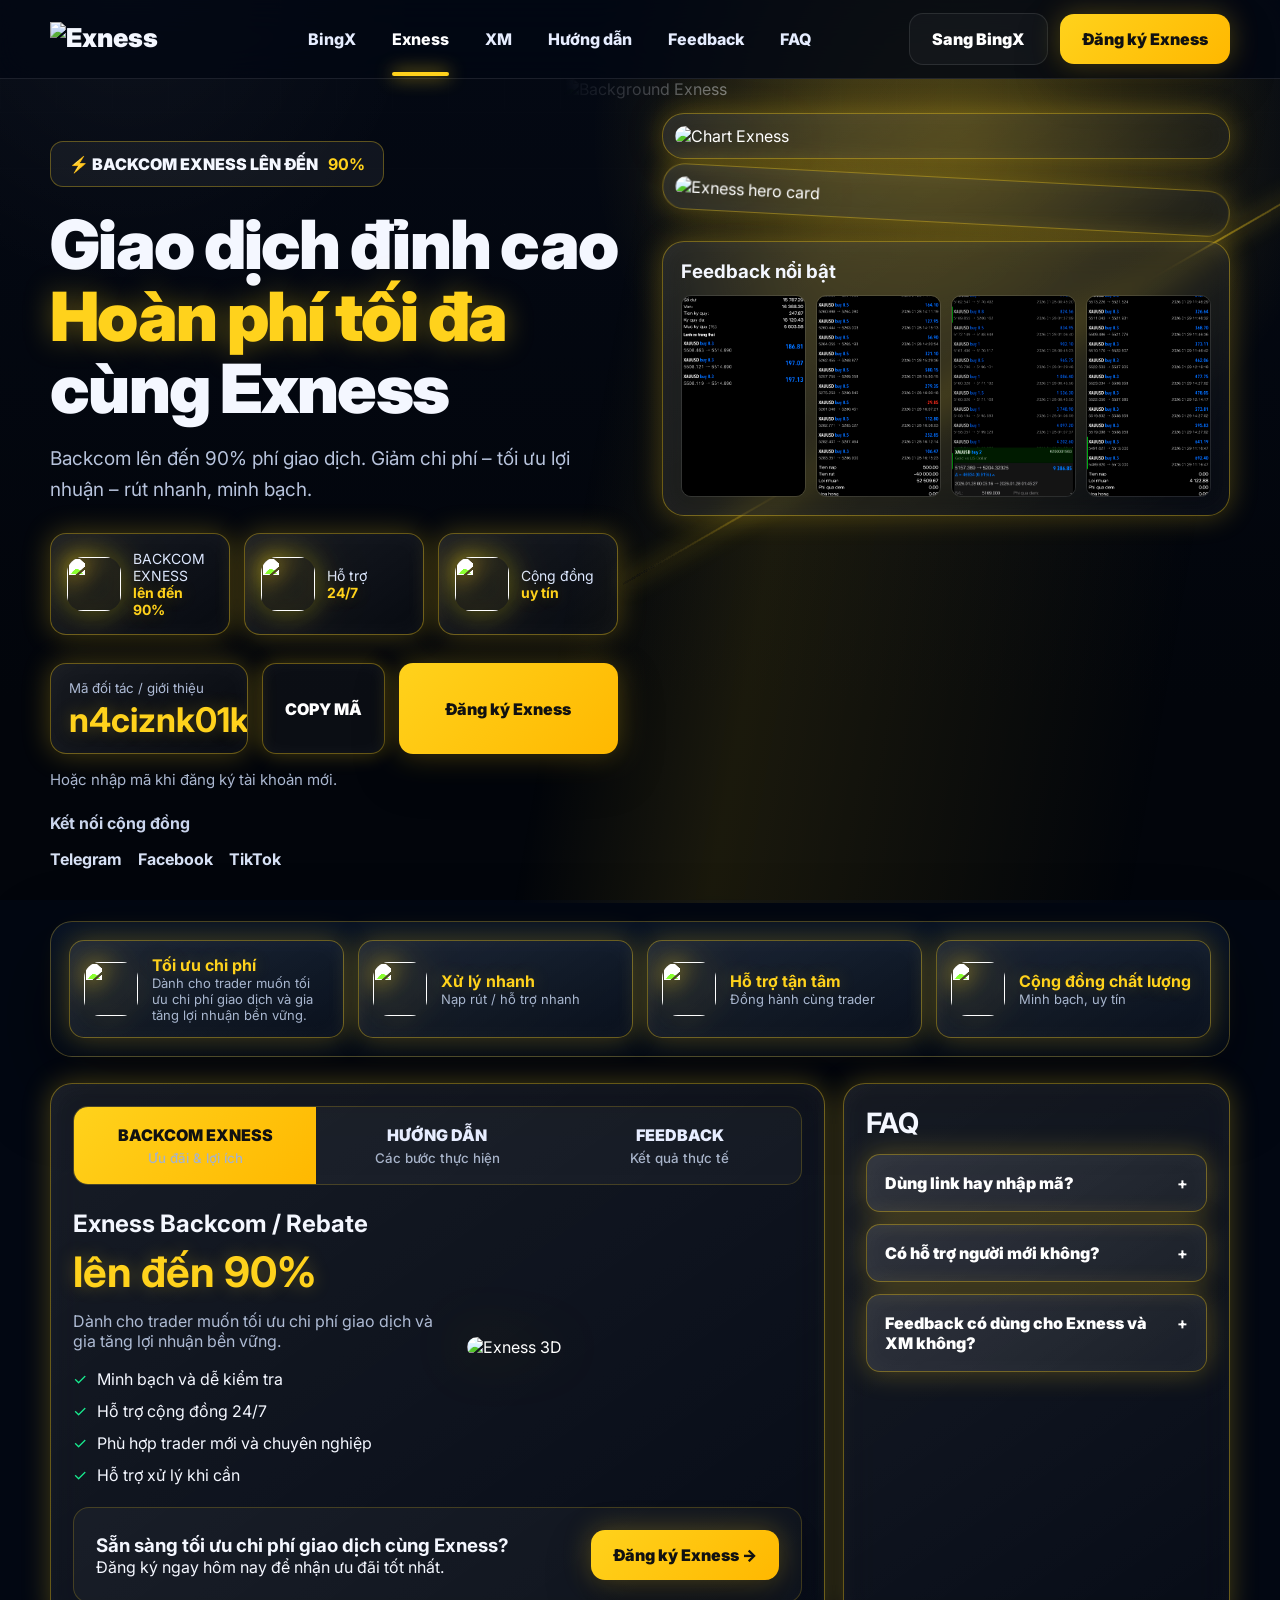
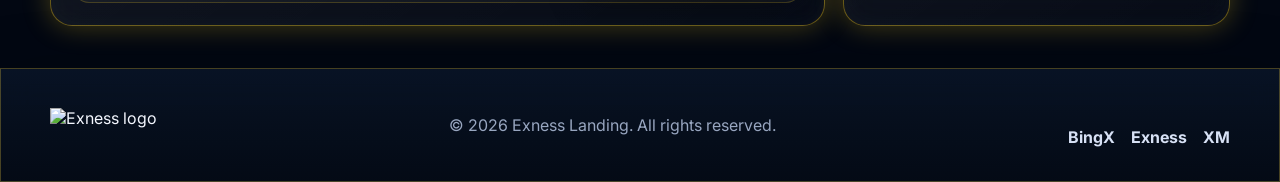
==== commit b0560a4e: "Add files via upload" ====
--- a/exness.html
+++ b/exness.html
@@ -1,129 +1,184 @@
-<!DOCTYPE html>
-<html lang="vi">
-<head>
-  <meta charset="UTF-8" />
-  <meta name="viewport" content="width=device-width, initial-scale=1.0" />
-  <title>Backcom Exness</title>
-  <meta name="description" content="Exness hoàn phí Futures lên đến 90%, hỗ trợ chuyển KYC và cộng đồng trader." />
-  <link rel="preconnect" href="https://fonts.googleapis.com">
-  <link rel="preconnect" href="https://fonts.gstatic.com" crossorigin>
-  <link href="https://fonts.googleapis.com/css2?family=Inter:wght@400;500;600;700;800;900&display=swap" rel="stylesheet">
-  <link rel="stylesheet" href="style.css" />
-</head>
-<body class="theme-exness">
-  <div class="loader" id="siteLoader"><div class="loader-card"><div class="brand-icon bx">B</div><p>Đang tải giao diện...</p></div></div>
-  <div class="page-bg"></div>
-
-  <header class="topbar">
-    <div class="container nav">
-      <a class="brand" href="exness.html"><span class="logo-mark">ex</span><span>exness</span></a>
-      <nav class="desktop-menu">
-        <a href="index.html">Exness</a>
-        <a class="active" href="exness.html">Exness</a>
-        <a href="xm.html">XM</a>
-        <a href="#guide">Hướng dẫn</a>
-        <a href="#feedback">Feedback</a>
-        <a href="#faq">FAQ</a>
-      </nav>
-      <div class="nav-actions">
-        <a class="btn btn-ghost" href="index.html">Sang Exness</a>
-        <a class="btn btn-primary" href="https://one.exnessonelink.com/a/n4ciznk01k" target="_blank" rel="noopener">Đăng ký Exness</a>
-        <button class="menu-toggle" id="menuToggle"><span></span><span></span><span></span></button>
-      </div>
-    </div>
-    <div class="mobile-menu" id="mobileMenu">
-      <a href="index.html">Exness</a><a href="exness.html">Exness</a><a href="xm.html">XM</a>
-      <a href="#guide">Hướng dẫn</a><a href="#feedback">Feedback</a><a href="#faq">FAQ</a>
-      <a href="https://one.exnessonelink.com/a/n4ciznk01k" target="_blank" rel="noopener">Đăng ký Exness</a>
-    </div>
-  </header>
-
-  <main>
-    <section class="hero">
-      <div class="neon-orbit orbit-1"></div><div class="neon-orbit orbit-2"></div><div class="scan-line"></div>
-      <div class="container hero-grid">
-        <div class="hero-copy reveal left">
-          <div class="badge"><span>⚡</span> BACKCOM EXNESS LÊN ĐẾN <b>90%</b></div>
-          <h1>Giao dịch đỉnh cao<br><em>Hoàn phí tối đa</em><br>cùng Exness</h1>
-          <p>Backcom lên đến 90% phí giao dịch. Giảm chi phí – tối ưu lợi nhuận – rút nhanh, minh bạch.</p>
-
-          <div class="feature-row">
-            <div class="mini-card"><i>%</i><span>Hoàn phí<br><b>đến 90%</b></span></div>
-            <div class="mini-card"><i>🛡</i><span>Hỗ trợ<br><b>chuyển KYC</b></span></div>
-            <div class="mini-card"><i>☎</i><span>Cộng đồng<br><b>hỗ trợ 24/7</b></span></div>
-          </div>
-
-          <div class="cta-grid">
-            <div class="code-card"><small>Mã giới thiệu của tôi</small><strong id="inviteCode">n4ciznk01k</strong></div>
-            <button class="btn btn-copy" id="copyBtn">COPY MÃ</button>
-            <a class="btn btn-primary big" href="https://one.exnessonelink.com/a/n4ciznk01k" target="_blank" rel="noopener">Đăng ký ngay <small>Nhận hoàn phí 90%</small></a>
-          </div>
-
-          <p class="note">Hoặc nhập mã giới thiệu khi đăng ký</p>
-          <div class="socials"><span>Kết nối cộng đồng</span><a href="https://t.me/DuYiY" target="_blank">Telegram</a><a href="https://www.facebook.com/share/1Cu68jw2BE/" target="_blank">Facebook</a><a href="https://www.tiktok.com/@bch.tha.dng?_r=1&_t=ZS-95kLtwVce2u" target="_blank">TikTok</a></div>
-        </div>
-
-        <div class="hero-visual reveal right">
-          <div class="performance-card">
-            <div class="card-head"><div><h3>Hiệu suất cộng đồng Exness</h3><p>Lợi nhuận thực tế từ cộng đồng</p></div><b class="gain-badge">+1200%</b></div>
-            <div class="chart-box blue-chart"><svg viewBox="0 0 700 240" preserveAspectRatio="none"><path class="fill" d="M0,205 L35,190 L70,180 L105,164 L140,172 L175,150 L210,160 L245,135 L280,150 L315,122 L350,112 L385,92 L420,105 L455,75 L490,88 L525,48 L560,70 L595,32 L630,46 L665,22 L700,28 L700,240 L0,240 Z"/><path class="line" d="M0,205 L35,190 L70,180 L105,164 L140,172 L175,150 L210,160 L245,135 L280,150 L315,122 L350,112 L385,92 L420,105 L455,75 L490,88 L525,48 L560,70 L595,32 L630,46 L665,22 L700,28"/></svg><div class="labels"><span>29/12</span><span>05/01</span><span>12/01</span><span>19/01</span><span>26/01</span><span>02/02</span></div></div>
-            <div class="stat-row"><div><strong>+52,509.67</strong><span>USD<br>Lợi nhuận thực tế</span></div><div><strong>82.6%</strong><span>Win rate</span></div><div><strong>8.3%</strong><span>Max Drawdown</span></div><div><strong>90%</strong><span>Hoàn phí Futures</span></div></div>
-          </div>
-
-          <div class="floating-trade-card bingx-trade-card">
-            <h2>Exness</h2><p>Giao dịch · Copy Trading · Futures</p>
-            <div class="trade-panel"><span>Standard Futures</span><b>USDT</b></div>
-            <strong class="profit">+9,386.85</strong><small>+9.86%</small>
-            <div class="trade-meta"><span>Margin<br><b>5,169.00</b></span><span>Equity<br><b>15,787.29</b></span></div>
-            <div class="tiny-chart"></div>
-            <div class="pair-row"><span>XAUUSDT <b>Long</b></span><span>20X</span></div>
-          </div>
-        </div>
-      </div>
-    </section>
-
-    <section class="strip container reveal up">
-      <div><i>💰</i><b>Tiết kiệm chi phí</b><span>Hoàn phí đến 90%</span></div>
-      <div><i>📈</i><b>Tối ưu lợi nhuận</b><span>Phí thấp giúp tăng trưởng</span></div>
-      <div><i>🛡</i><b>Uy tín & Minh bạch</b><span>Rút phí nhanh</span></div>
-      <div><i>👥</i><b>Cộng đồng chất lượng</b><span>Hỗ trợ 24/7</span></div>
-    </section>
-
-    <section class="content-section container">
-      <div class="main-panel reveal left">
-        <div class="tabs">
-          <button class="tab-btn active" data-tab="tab-benefit">HOÀN PHÍ<small>Ưu đãi & lợi ích</small></button>
-          <button class="tab-btn" data-tab="tab-guide">HƯỚNG DẪN<small>Các bước thực hiện</small></button>
-          <button class="tab-btn" data-tab="tab-feedback">FEEDBACK<small>Kết quả thực tế</small></button>
-        </div>
-        <div class="tab-panel active" id="tab-benefit">
-          <div class="benefit-layout"><div><h3>Exness hoàn phí giao dịch Futures</h3><h2>lên đến 90%</h2><p>Chương trình hoàn phí giúp tiết kiệm chi phí giao dịch và gia tăng lợi nhuận bền vững.</p><ul><li>Hoàn phí Futures đến 90%</li><li>Hỗ trợ chuyển KYC cho tài khoản cũ</li><li>Rút phí nhanh, minh bạch</li><li>Cộng đồng hỗ trợ 24/7</li></ul></div><div class="cube-art"><span>ex</span></div></div>
-          <div class="cta-banner"><div><h3>Sẵn sàng nhận hoàn phí 90% cùng Exness?</h3><p>Đăng ký ngay hôm nay và tối ưu chi phí giao dịch của bạn!</p></div><a class="btn btn-primary" href="https://one.exnessonelink.com/a/n4ciznk01k" target="_blank">Đăng ký Exness ngay →</a></div>
-        </div>
-        <div class="tab-panel" id="tab-guide">
-          <div id="guide"></div><h3>Hướng dẫn cho anh em đã có tài khoản Exness</h3>
-          <div class="guide-step"><b>B1</b><div><strong>Đóng hết lệnh và rút hết $ ở tài khoản cũ.</strong><p>Đưa tài khoản cũ về trạng thái sạch trước khi chuyển KYC.</p></div></div>
-          <div class="guide-step"><b>B2</b><div><strong>Mở tài khoản mới bằng link.</strong><a href="https://one.exnessonelink.com/a/n4ciznk01k" target="_blank">https://one.exnessonelink.com/a/n4ciznk01k</a></div></div>
-          <div class="guide-step"><b>B3</b><div><strong>Vào tài khoản cũ → Xác minh → Chuyển giao danh tính.</strong><a href="https://support.bingx.com/hc/vi/articles/20877072634265" target="_blank">Xem hướng dẫn Exness</a></div></div>
-        </div>
-        <div class="tab-panel" id="tab-feedback">
-          <div id="feedback"></div><h3>Feedback cộng đồng Exness</h3><div class="feedback-wide"><img src="assets/img/feedback-grid.jpg" alt="Feedback Exness"></div>
-        </div>
-      </div>
-
-      <aside class="faq-panel reveal right" id="faq">
-        <h3>FAQ</h3>
-        <div class="faq-item"><button class="faq-question"><span>Đã có tài khoản cũ thì có làm được không?</span><b>+</b></button><div class="faq-answer"><p>Có. Bạn làm theo phần hướng dẫn chuyển KYC bên cạnh.</p></div></div>
-        <div class="faq-item"><button class="faq-question"><span>Chỉ cần dùng link hay phải nhập mã mời?</span><b>+</b></button><div class="faq-answer"><p>Dùng link là nhanh nhất. Nếu hệ thống hỏi mã thì nhập <strong>n4ciznk01k</strong>.</p></div></div>
-        <div class="faq-item"><button class="faq-question"><span>Hoàn phí được trả như thế nào?</span><b>+</b></button><div class="faq-answer"><p>Phí được tổng hợp và hoàn lại theo chu kỳ quy định.</p></div></div>
-        <div class="faq-item"><button class="faq-question"><span>Áp dụng cho những sản phẩm nào?</span><b>+</b></button><div class="faq-answer"><p>Áp dụng cho giao dịch Futures trên Exness.</p></div></div>
-      </aside>
-    </section>
-  </main>
-
-  <footer class="footer"><div class="container footer-inner"><a class="brand" href="exness.html"><span class="logo-mark">ex</span><span>exness</span></a><p>© 2026 Exness Rebate Landing. All rights reserved.</p><div class="footer-social"><span>Kết nối với chúng tôi</span><a>Telegram</a><a>Facebook</a><a>TikTok</a></div></div></footer>
-  <div class="mobile-sticky-cta"><a class="btn btn-primary full-width" href="https://one.exnessonelink.com/a/n4ciznk01k" target="_blank">Đăng ký Exness ngay</a></div>
-  <div class="toast" id="toast">Đã copy mã</div>
-  <script src="app.js"></script>
-</body>
-</html>
+<!DOCTYPE html>
+<html lang="vi">
+<head>
+  <meta charset="UTF-8" />
+  <meta name="viewport" content="width=device-width, initial-scale=1.0" />
+  <title>Backcom Exness</title>
+  <meta name="description" content="Backcom Exness - landing page rebate/backcom premium." />
+  <link rel="preconnect" href="https://fonts.googleapis.com">
+  <link rel="preconnect" href="https://fonts.gstatic.com" crossorigin>
+  <link href="https://fonts.googleapis.com/css2?family=Inter:wght@400;500;600;700;800;900&display=swap" rel="stylesheet">
+  <link rel="stylesheet" href="style.css" />
+</head>
+
+<body class="theme-exness">
+  <div class="loader" id="siteLoader">
+    <div class="loader-box">
+      <img src="assets/img/exness-logo.svg" alt="Exness logo">
+      <p>Đang tải giao diện...</p>
+    </div>
+  </div>
+
+  <header class="topbar">
+    <div class="container nav">
+      <a class="brand" href="exness.html">
+        <img src="assets/img/exness-logo.svg" alt="Exness logo">
+      </a>
+
+      <nav class="desktop-menu">
+        <a href="index.html" class="">BingX</a>
+        <a href="exness.html" class="active">Exness</a>
+        <a href="xm.html" class="">XM</a>
+        <a href="#guide">Hướng dẫn</a>
+        <a href="#feedback">Feedback</a>
+        <a href="#faq">FAQ</a></nav>
+
+      <div class="nav-actions">
+        <a class="btn btn-ghost" href="index.html">Sang BingX</a>
+        <a class="btn btn-primary" href="https://one.exnessonelink.com/a/n4ciznk01k" target="_blank" rel="noopener">Đăng ký Exness</a>
+        <button class="menu-toggle" id="menuToggle" type="button"><span></span><span></span><span></span></button>
+      </div>
+    </div>
+
+    <div class="mobile-menu" id="mobileMenu">
+      <a href="index.html">BingX</a>
+      <a href="exness.html">Exness</a>
+      <a href="xm.html">XM</a>
+      <a href="#guide">Hướng dẫn</a>
+      <a href="#feedback">Feedback</a>
+      <a href="#faq">FAQ</a>
+      <a href="https://one.exnessonelink.com/a/n4ciznk01k" target="_blank" rel="noopener">Đăng ký Exness</a>
+    </div>
+  </header>
+
+  <main>
+    <section class="hero">
+      <img class="hero-bg" src="assets/img/bg-exness.jpg" alt="Background Exness">
+      <div class="hero-line"></div>
+
+      <div class="container hero-grid">
+        <div class="hero-copy reveal left">
+          <div class="badge">⚡ BACKCOM EXNESS LÊN ĐẾN <b>90%</b></div>
+
+          <h1>Giao dịch đỉnh cao<br><span>Hoàn phí tối đa</span><br>cùng Exness</h1>
+
+          <p class="hero-desc">Backcom lên đến 90% phí giao dịch. Giảm chi phí – tối ưu lợi nhuận – rút nhanh, minh bạch.</p>
+
+          <div class="feature-row">
+            <div class="mini-card"><img src="assets/img/icon-fee.png" alt=""><span>BACKCOM EXNESS<br><b>lên đến 90%</b></span></div>
+            <div class="mini-card"><img src="assets/img/icon-support.png" alt=""><span>Hỗ trợ<br><b>24/7</b></span></div>
+            <div class="mini-card"><img src="assets/img/icon-community.png" alt=""><span>Cộng đồng<br><b>uy tín</b></span></div>
+          </div>
+
+          <div class="cta-grid">
+            <div class="code-card">
+              <small>Mã đối tác / giới thiệu</small>
+              <strong id="inviteCode">n4ciznk01k</strong>
+            </div>
+            <button class="btn btn-copy" id="copyBtn" type="button">COPY MÃ</button>
+            <a class="btn btn-primary" href="https://one.exnessonelink.com/a/n4ciznk01k" target="_blank" rel="noopener">Đăng ký Exness</a>
+          </div>
+
+          <p class="hero-note">Hoặc nhập mã khi đăng ký tài khoản mới.</p>
+
+          <div class="socials">
+            <span>Kết nối cộng đồng</span>
+            <a href="https://t.me/DuYiY" target="_blank" rel="noopener">Telegram</a>
+            <a href="https://www.facebook.com/share/1Cu68jw2BE/" target="_blank" rel="noopener">Facebook</a>
+            <a href="https://www.tiktok.com/@bch.tha.dng?_r=1&_t=ZS-95kLtwVce2u" target="_blank" rel="noopener">TikTok</a>
+          </div>
+        </div>
+
+        <div class="hero-visual reveal right">
+          <div class="chart-card"><img src="assets/img/chart-exness.png" alt="Chart Exness"></div>
+          <div class="hero-card"><img src="assets/img/exness-3d.png" alt="Exness hero card"></div>
+          <div class="feedback-preview">
+            <h3>Feedback nổi bật</h3>
+            <div class="feedback-preview-grid"><img src="assets/img/feed-1.jpg" alt="Feed 1"><img src="assets/img/feed-2.jpg" alt="Feed 2"><img src="assets/img/feed-3.jpg" alt="Feed 3"><img src="assets/img/feed-4.jpg" alt="Feed 4"></div>
+          </div>
+        </div>
+      </div>
+    </section>
+
+    <section class="container strip reveal up">
+      <div class="strip-item"><img src="assets/img/icon-fee.png" alt=""><div><b>Tối ưu chi phí</b><span>Dành cho trader muốn tối ưu chi phí giao dịch và gia tăng lợi nhuận bền vững.</span></div></div>
+      <div class="strip-item"><img src="assets/img/icon-fast.png" alt=""><div><b>Xử lý nhanh</b><span>Nạp rút / hỗ trợ nhanh</span></div></div>
+      <div class="strip-item"><img src="assets/img/icon-support.png" alt=""><div><b>Hỗ trợ tận tâm</b><span>Đồng hành cùng trader</span></div></div>
+      <div class="strip-item"><img src="assets/img/icon-community.png" alt=""><div><b>Cộng đồng chất lượng</b><span>Minh bạch, uy tín</span></div></div>
+    </section>
+
+    <section class="container content">
+      <div class="panel reveal left">
+        <div class="tabs">
+          <button class="tab-btn active" data-tab="tab-benefit" type="button">BACKCOM EXNESS<small>Ưu đãi & lợi ích</small></button>
+          <button class="tab-btn" data-tab="tab-guide" type="button">HƯỚNG DẪN<small>Các bước thực hiện</small></button>
+          <button class="tab-btn" data-tab="tab-feedback" type="button">FEEDBACK<small>Kết quả thực tế</small></button>
+        </div>
+
+        <div class="tab-panel active" id="tab-benefit">
+          <div class="benefit-layout">
+            <div>
+              <h3>Exness Backcom / Rebate</h3>
+              <h2>lên đến 90%</h2>
+              <p>Dành cho trader muốn tối ưu chi phí giao dịch và gia tăng lợi nhuận bền vững.</p>
+              <ul>
+                <li>Minh bạch và dễ kiểm tra</li>
+                <li>Hỗ trợ cộng đồng 24/7</li>
+                <li>Phù hợp trader mới và chuyên nghiệp</li>
+                <li>Hỗ trợ xử lý khi cần</li>
+              </ul>
+            </div>
+            <div class="visual-3d"><img src="assets/img/exness-3d.png" alt="Exness 3D"></div>
+          </div>
+
+          <div class="cta-banner">
+            <div>
+              <h3>Sẵn sàng tối ưu chi phí giao dịch cùng Exness?</h3>
+              <p>Đăng ký ngay hôm nay để nhận ưu đãi tốt nhất.</p>
+            </div>
+            <a class="btn btn-primary" href="https://one.exnessonelink.com/a/n4ciznk01k" target="_blank" rel="noopener">Đăng ký Exness →</a>
+          </div>
+        </div>
+
+        <div class="tab-panel" id="tab-guide">
+          <div id="guide"></div>
+          <h3>Hướng dẫn đăng ký</h3>
+          <div class="guide-step"><b>B1</b><div><strong>Mở tài khoản bằng link chính thức.</strong><a href="https://one.exnessonelink.com/a/n4ciznk01k" target="_blank" rel="noopener">https://one.exnessonelink.com/a/n4ciznk01k</a></div></div>
+          <div class="guide-step"><b>B2</b><div><strong>Nhập mã nếu hệ thống yêu cầu.</strong><p>Mã: <b>n4ciznk01k</b></p></div></div>
+          <div class="guide-step"><b>B3</b><div><strong>Xác minh tài khoản và giao dịch.</strong><p>Liên hệ cộng đồng nếu cần hỗ trợ.</p></div></div>
+        </div>
+
+        <div class="tab-panel" id="tab-feedback">
+          <div id="feedback"></div>
+          <h3>Feedback thực tế từ cộng đồng Exness</h3>
+          <div class="feedback-grid">
+              <img src="assets/img/feed-1.jpg" alt="Feedback 1">
+              <img src="assets/img/feed-2.jpg" alt="Feedback 2">
+              <img src="assets/img/feed-3.jpg" alt="Feedback 3">
+              <img src="assets/img/feed-4.jpg" alt="Feedback 4">
+            </div>
+        </div>
+      </div>
+
+      <aside class="faq-panel reveal right" id="faq">
+        <h3>FAQ</h3>
+        <div class="faq-item"><button class="faq-question" type="button"><span>Dùng link hay nhập mã?</span><b>+</b></button><div class="faq-answer"><p>Dùng link là nhanh nhất. Nếu hệ thống hỏi mã thì nhập <strong>n4ciznk01k</strong>.</p></div></div>
+        <div class="faq-item"><button class="faq-question" type="button"><span>Có hỗ trợ người mới không?</span><b>+</b></button><div class="faq-answer"><p>Có. Bạn có thể liên hệ qua Telegram, Facebook hoặc TikTok.</p></div></div>
+        <div class="faq-item"><button class="faq-question" type="button"><span>Feedback có dùng cho Exness và XM không?</span><b>+</b></button><div class="faq-answer"><p>Exness và XM dùng bộ ảnh <strong>feed-1.jpg đến feed-4.jpg</strong>.</p></div></div>
+      </aside>
+    </section>
+  </main>
+
+  <footer class="footer">
+    <div class="container footer-inner">
+      <img src="assets/img/exness-logo.svg" alt="Exness logo">
+      <p>© 2026 Exness Landing. All rights reserved.</p>
+      <div class="socials"><a href="index.html">BingX</a><a href="exness.html">Exness</a><a href="xm.html">XM</a></div>
+    </div>
+  </footer>
+
+  <div class="mobile-sticky-cta"><a class="btn btn-primary" href="https://one.exnessonelink.com/a/n4ciznk01k" target="_blank" rel="noopener">Đăng ký Exness</a></div>
+  <div class="toast" id="toast">Đã copy mã n4ciznk01k</div>
+  <script src="app.js"></script>
+</body>
+</html>
--- a/style.css
+++ b/style.css
@@ -1,45 +1,839 @@
-/* PREMIUM 3-PAGE STYLE: BingX / Exness / XM */
-:root{
-  --bg:#030712;--card:#071525;--line:rgba(255,255,255,.1);--text:#f4f7ff;--muted:#98a6c3;
-  --blue:#116dff;--blue2:#3aa3ff;--green:#27f39a;--yellow:#ffd21f;--red:#ff333a;
-  --shadow:0 30px 80px rgba(0,0,0,.48);--radius:22px;--max:1180px;
-}
-*{margin:0;padding:0;box-sizing:border-box}html{scroll-behavior:smooth}body{font-family:Inter,Arial,sans-serif;color:var(--text);background:#030712;overflow-x:hidden}
-a{text-decoration:none;color:inherit}img{display:block;max-width:100%}.container{width:min(var(--max),calc(100% - 34px));margin:0 auto}
-.page-bg{position:fixed;inset:0;z-index:-3;background:
- radial-gradient(circle at 70% 18%,rgba(20,105,255,.2),transparent 26%),
- radial-gradient(circle at 18% 6%,rgba(0,255,180,.06),transparent 20%),
- linear-gradient(180deg,#030712,#02050c 70%)}.page-bg:after{content:"";position:absolute;inset:0;background-image:linear-gradient(rgba(35,112,255,.05) 1px,transparent 1px),linear-gradient(90deg,rgba(35,112,255,.05) 1px,transparent 1px);background-size:54px 54px;mask-image:linear-gradient(to bottom,rgba(255,255,255,.3),transparent 80%)}
-.loader{position:fixed;inset:0;z-index:9999;display:grid;place-items:center;background:#02050c;transition:.45s}.loader.hide{opacity:0;visibility:hidden}.loader-card{text-align:center}.brand-icon,.loader-logo{width:86px;height:86px;border-radius:24px;display:grid;place-items:center;margin:0 auto 14px;background:rgba(255,255,255,.06);border:1px solid var(--line);box-shadow:var(--shadow);font-weight:900}.bx{color:var(--blue)}
-.topbar{position:sticky;top:0;z-index:100;background:rgba(3,7,18,.82);backdrop-filter:blur(18px);border-bottom:1px solid var(--line)}.nav{height:78px;display:flex;align-items:center;justify-content:space-between;gap:18px}
-.brand{display:flex;align-items:center;gap:10px;font-size:26px;font-weight:900}.logo-mark{font-size:32px}.bx-logo{color:var(--blue)}
-.desktop-menu{display:flex;gap:10px}.desktop-menu a{padding:12px 14px;border-radius:12px;color:#e7edff;font-weight:800;position:relative}.desktop-menu a.active{color:#fff}.desktop-menu a.active:after{content:"";position:absolute;left:14px;right:14px;bottom:-14px;height:4px;border-radius:20px;background:var(--blue);box-shadow:0 0 18px var(--blue)}
-.nav-actions{display:flex;gap:12px;align-items:center}.btn{border:0;cursor:pointer;border-radius:14px;padding:15px 22px;font-weight:900;display:inline-flex;align-items:center;justify-content:center;gap:8px;transition:.25s;white-space:nowrap}.btn-primary{background:linear-gradient(135deg,var(--blue),#0057ff);color:#fff;box-shadow:0 18px 42px rgba(17,109,255,.35)}.btn-primary:hover,.btn:hover{transform:translateY(-2px)}.btn-ghost,.btn-outline{background:rgba(255,255,255,.03);border:1px solid var(--line);color:#fff}.btn-copy{background:rgba(255,255,255,.04);border:1px solid rgba(72,151,255,.35);color:#fff}
-.menu-toggle{display:none;width:48px;height:48px;border-radius:12px;background:rgba(255,255,255,.04);border:1px solid var(--line);flex-direction:column;gap:5px;align-items:center;justify-content:center}.menu-toggle span{width:20px;height:2px;background:#fff}.mobile-menu{display:none;padding:12px;border-top:1px solid var(--line)}.mobile-menu.open{display:grid;gap:8px}.mobile-menu a{padding:13px;border-radius:12px;background:rgba(255,255,255,.04);font-weight:800}
-.hero{position:relative;padding:46px 0 40px;overflow:hidden}.neon-orbit{position:absolute;border-radius:50%;border:1px solid rgba(37,124,255,.16);box-shadow:0 0 90px rgba(37,124,255,.22),inset 0 0 90px rgba(37,124,255,.08)}.orbit-1{width:720px;height:720px;right:6%;top:12%}.orbit-2{width:440px;height:440px;right:16%;bottom:-18%}.scan-line{position:absolute;width:60%;height:2px;right:-8%;top:42%;background:linear-gradient(90deg,transparent,var(--blue),transparent);transform:rotate(-32deg);box-shadow:0 0 22px var(--blue)}
-.hero-grid{display:grid;grid-template-columns:1fr 1fr;gap:48px;position:relative;z-index:1}.hero-copy{padding-top:28px}.badge{width:max-content;padding:12px 18px;border-radius:12px;background:rgba(13,33,58,.75);border:1px solid rgba(54,141,255,.22);font-weight:900;margin-bottom:22px}.badge b{color:var(--green)}
-.hero h1{font-size:clamp(46px,5.4vw,76px);line-height:1.06;letter-spacing:-1.8px;font-weight:950;margin-bottom:18px}.hero h1 em{font-style:normal;color:var(--blue);text-shadow:0 0 24px rgba(17,109,255,.32)}.hero p{color:#b8c3dc;font-size:20px;line-height:1.6;max-width:620px}
-.feature-row{display:grid;grid-template-columns:repeat(3,1fr);gap:14px;margin:28px 0}.mini-card{display:flex;align-items:center;gap:13px;padding:18px;border-radius:16px;background:linear-gradient(180deg,rgba(13,33,58,.74),rgba(7,18,34,.72));border:1px solid rgba(72,151,255,.18);box-shadow:inset 0 0 28px rgba(17,109,255,.08)}.mini-card i{width:52px;height:52px;border-radius:50%;display:grid;place-items:center;background:rgba(17,109,255,.16);border:1px solid rgba(72,151,255,.35);font-style:normal;color:#fff;font-weight:900}.mini-card span{font-size:14px;color:#dce6ff}.mini-card b{color:var(--green)}
-.cta-grid{display:grid;grid-template-columns:1.15fr .65fr 1.2fr;gap:14px;align-items:stretch;max-width:650px}.code-card{padding:16px 18px;border-radius:16px;background:rgba(10,24,44,.86);border:1px solid rgba(72,151,255,.22);box-shadow:0 0 30px rgba(17,109,255,.1)}.code-card small{display:block;color:#aebbd6;margin-bottom:8px}.code-card strong{font-size:35px;color:var(--green);line-height:1}.btn.big{flex-direction:column;align-items:flex-start}.btn.big small{font-weight:600;opacity:.82}.note{font-size:15px!important;margin:18px 0 0;color:#a8b5d0!important}.socials{margin-top:26px;display:flex;align-items:center;gap:18px;flex-wrap:wrap}.socials span{width:100%;color:#cbd6ef;font-weight:700}.socials a{color:#d8e2fb}
-.performance-card,.floating-trade-card,.main-panel,.faq-panel,.strip,.footer{background:linear-gradient(180deg,rgba(9,24,44,.86),rgba(5,14,27,.88));border:1px solid rgba(72,151,255,.16);border-radius:22px;box-shadow:var(--shadow);backdrop-filter:blur(14px)}
-.performance-card{padding:22px}.card-head{display:flex;justify-content:space-between;gap:14px}.card-head h3{font-size:22px;margin-bottom:6px}.card-head p{font-size:14px;color:#9babca}.gain-badge{height:max-content;padding:9px 13px;border-radius:10px;background:rgba(38,243,154,.12);color:var(--green);font-size:24px}.chart-box{height:190px;position:relative;margin-top:12px}.chart-box svg{width:100%;height:160px}.chart-box .line{fill:none;stroke:var(--blue2);stroke-width:5;stroke-linecap:round;stroke-linejoin:round;filter:drop-shadow(0 0 10px rgba(58,163,255,.8))}.chart-box .fill{fill:rgba(17,109,255,.24)}.labels{display:flex;justify-content:space-around;color:#aab7d1;font-size:12px}.stat-row{display:grid;grid-template-columns:repeat(4,1fr);margin-top:14px;border:1px solid rgba(72,151,255,.18);border-radius:15px;overflow:hidden}.stat-row div{padding:16px;text-align:center;border-right:1px solid rgba(255,255,255,.1)}.stat-row div:last-child{border-right:0}.stat-row strong{display:block;color:var(--blue2);font-size:24px}.stat-row div:first-child strong{color:var(--green)}.stat-row span{font-size:13px;color:#a9b5ce}
-.floating-trade-card{width:360px;margin:22px auto 0;padding:28px;transform:rotate(7deg);border-color:rgba(58,163,255,.55);box-shadow:0 34px 80px rgba(0,0,0,.55),0 0 70px rgba(17,109,255,.5)}.floating-trade-card h2{font-size:40px}.floating-trade-card p{font-size:14px;color:#fff}.trade-panel{display:flex;justify-content:space-between;margin:24px 0 10px;padding:12px;border-radius:10px;background:rgba(255,255,255,.06)}.profit{display:block;color:#18e69a;font-size:30px}.floating-trade-card small{color:#18e69a}.trade-meta,.pair-row{display:flex;justify-content:space-between;margin-top:15px;color:#b7c2d8}.tiny-chart{height:45px;margin:15px 0;background:linear-gradient(135deg,transparent 40%,rgba(58,163,255,.4) 41%,transparent 42%)}
-.strip{display:grid;grid-template-columns:repeat(4,1fr);gap:14px;padding:22px;margin-top:8px}.strip div{display:flex;align-items:center;gap:14px;padding:14px;border-radius:14px;background:rgba(255,255,255,.03)}.strip i{width:56px;height:56px;border-radius:50%;display:grid;place-items:center;background:rgba(17,109,255,.16);font-style:normal}.strip b{display:block}.strip span{display:block;color:#9faeca;font-size:13px}
-.content-section{display:grid;grid-template-columns:2fr 1fr;gap:18px;padding:26px 0 40px}.main-panel,.faq-panel{padding:22px}.tabs{display:grid;grid-template-columns:repeat(3,1fr);gap:0;margin-bottom:24px;background:rgba(255,255,255,.03);border:1px solid rgba(72,151,255,.15);border-radius:14px;overflow:hidden}.tab-btn{border:0;background:transparent;color:#dce7ff;padding:18px;font-weight:900;cursor:pointer}.tab-btn small{display:block;color:#a8b4ca;font-weight:500;margin-top:4px}.tab-btn.active{background:linear-gradient(135deg,var(--blue),#0057ff);color:#fff}.tab-panel{display:none}.tab-panel.active{display:block}
-.benefit-layout{display:grid;grid-template-columns:1fr .85fr;align-items:center;gap:20px}.benefit-layout h3{font-size:24px}.benefit-layout h2{font-size:44px;color:var(--green);margin:8px 0 14px}.benefit-layout p{color:#aab8d5;margin-bottom:18px}.benefit-layout ul{list-style:none;display:grid;gap:12px}.benefit-layout li:before{content:"✓";color:var(--green);margin-right:10px}.cube-art{height:300px;display:grid;place-items:center}.cube-art span{width:190px;height:190px;border-radius:26px;background:linear-gradient(135deg,#0066ff,#33b5ff);display:grid;place-items:center;font-size:72px;box-shadow:0 0 80px rgba(17,109,255,.58),inset 0 0 50px rgba(255,255,255,.16)}
-.cta-banner{margin-top:22px;padding:22px;border-radius:16px;background:rgba(255,255,255,.035);border:1px solid rgba(72,151,255,.14);display:flex;align-items:center;justify-content:space-between;gap:18px}.guide-step{display:grid;grid-template-columns:64px 1fr;gap:14px;padding:16px;border-radius:14px;background:rgba(255,255,255,.035);border:1px solid rgba(255,255,255,.08);margin:14px 0}.guide-step b{width:64px;height:64px;border-radius:16px;display:grid;place-items:center;background:var(--blue)}.guide-step a{display:block;color:#6db1ff;margin-top:6px}.feedback-wide img{border-radius:16px;width:100%}
-.faq-panel h3{font-size:28px;margin-bottom:14px}.faq-item{border:1px solid rgba(255,255,255,.09);border-radius:14px;margin-bottom:12px;overflow:hidden}.faq-question{width:100%;background:rgba(255,255,255,.035);border:0;color:#fff;padding:18px;display:flex;justify-content:space-between;text-align:left;font-weight:900;cursor:pointer}.faq-answer{max-height:0;overflow:hidden;transition:.25s}.faq-answer p{padding:0 18px 18px;color:#aebbd4}.faq-item.open .faq-question b{transform:rotate(45deg)}
-.footer{border-radius:0;padding:34px 0}.footer-inner{display:flex;align-items:center;justify-content:space-between;gap:18px}.footer p{color:#97a5bd}.footer-social{display:flex;gap:14px;align-items:center;color:#aab7ce}
-.toast{position:fixed;right:18px;bottom:18px;padding:14px 18px;border-radius:14px;background:var(--blue);font-weight:900;z-index:200;opacity:0;transform:translateY(12px);transition:.25s}.toast.show{opacity:1;transform:none}.mobile-sticky-cta{display:none}
-
-/* Exness theme overrides */
-.theme-exness{--blue:#ffd21f;--blue2:#ffd21f;--green:#31e78f}.theme-exness .page-bg{background:radial-gradient(circle at 70% 18%,rgba(255,210,31,.22),transparent 26%),linear-gradient(180deg,#090806,#030303)}.theme-exness .logo-mark,.theme-exness .hero h1 em,.theme-exness .code-card strong,.theme-exness .stat-row strong{color:var(--yellow)}.theme-exness .badge{border-color:rgba(255,210,31,.35)}.theme-exness .badge b{color:var(--yellow)}.theme-exness .btn-primary,.theme-exness .tab-btn.active,.theme-exness .guide-step b{background:linear-gradient(135deg,#ffd21f,#ffb800);color:#111}.theme-exness .performance-card,.theme-exness .floating-trade-card,.theme-exness .main-panel,.theme-exness .faq-panel,.theme-exness .strip{border-color:rgba(255,210,31,.22)}.theme-exness .chart-box .line{stroke:#ffd21f}.theme-exness .chart-box .fill{fill:rgba(255,210,31,.24)}.theme-exness .scan-line{background:linear-gradient(90deg,transparent,#ffd21f,transparent);box-shadow:0 0 22px #ffd21f}
-
-/* XM theme overrides */
-.theme-xm{--blue:#ff333a;--blue2:#ff555b;--green:#26e883}.theme-xm .page-bg{background:radial-gradient(circle at 70% 18%,rgba(255,51,58,.22),transparent 26%),linear-gradient(180deg,#080506,#030303)}.theme-xm .logo-mark,.theme-xm .hero h1 em,.theme-xm .code-card strong{color:var(--red)}.theme-xm .badge{border-color:rgba(255,51,58,.35)}.theme-xm .badge b{color:var(--red)}.theme-xm .btn-primary,.theme-xm .tab-btn.active,.theme-xm .guide-step b{background:linear-gradient(135deg,#d71920,#ff4747);color:#fff}.theme-xm .performance-card,.theme-xm .floating-trade-card,.theme-xm .main-panel,.theme-xm .faq-panel,.theme-xm .strip{border-color:rgba(255,51,58,.22)}.theme-xm .chart-box .line{stroke:#ff4747}.theme-xm .chart-box .fill{fill:rgba(255,51,58,.24)}.theme-xm .scan-line{background:linear-gradient(90deg,transparent,#ff4747,transparent);box-shadow:0 0 22px #ff4747}
-
-/* reveal */
-.reveal{opacity:0;transition:opacity .75s ease,transform .75s cubic-bezier(.2,.8,.2,1)}.reveal.left{transform:translateX(-34px)}.reveal.right{transform:translateX(34px)}.reveal.up{transform:translateY(34px)}.reveal.show{opacity:1;transform:none}
-
-@media(max-width:1100px){.desktop-menu{display:none}.menu-toggle{display:flex}.hero-grid,.content-section{grid-template-columns:1fr}.feature-row,.strip{grid-template-columns:repeat(2,1fr)}.performance-card{max-width:680px}.floating-trade-card{transform:none}.benefit-layout{grid-template-columns:1fr}.footer-inner{flex-direction:column;text-align:center}}
-@media(max-width:760px){.container{width:min(var(--max),calc(100% - 22px))}.nav{height:68px}.brand{font-size:22px}.nav-actions .btn:not(.btn-primary){display:none}.hero h1{font-size:40px}.hero p{font-size:16px}.feature-row,.strip,.cta-grid,.tabs,.stat-row{grid-template-columns:1fr}.cta-banner{flex-direction:column;align-items:stretch}.floating-trade-card{width:100%}.mobile-sticky-cta{display:block;position:fixed;left:12px;right:12px;bottom:12px;z-index:90}.footer{padding-bottom:110px}}
+
+:root{
+  --bg:#020712;
+  --card:#07111f;
+  --line:rgba(255,255,255,.1);
+  --text:#f4f7ff;
+  --muted:#9aa8c2;
+  --blue:#126cff;
+  --cyan:#29a9ff;
+  --green:#18ef91;
+  --yellow:#ffd21c;
+  --red:#ff323a;
+  --max:1180px;
+  --radius:22px;
+  --shadow:0 30px 80px rgba(0,0,0,.48);
+}
+
+*{margin:0;padding:0;box-sizing:border-box}
+html{scroll-behavior:smooth}
+body{
+  font-family:Inter,Arial,sans-serif;
+  background:#020712;
+  color:var(--text);
+  overflow-x:hidden;
+}
+a{text-decoration:none;color:inherit}
+img{display:block;max-width:100%}
+button,input{font:inherit}
+.container{width:min(var(--max),calc(100% - 34px));margin:auto}
+
+body::before{
+  content:"";
+  position:fixed;
+  inset:0;
+  z-index:-3;
+  background:
+    radial-gradient(circle at 75% 15%, color-mix(in srgb, var(--brand) 24%, transparent), transparent 30%),
+    radial-gradient(circle at 10% 0%, rgba(255,255,255,.04), transparent 20%),
+    linear-gradient(180deg,#040914,#02050b 78%);
+}
+body::after{
+  content:"";
+  position:fixed;
+  inset:0;
+  z-index:-2;
+  background-image:
+    linear-gradient(rgba(255,255,255,.035) 1px, transparent 1px),
+    linear-gradient(90deg, rgba(255,255,255,.03) 1px, transparent 1px);
+  background-size:56px 56px;
+  mask-image:linear-gradient(to bottom, rgba(255,255,255,.22), transparent 80%);
+  pointer-events:none;
+}
+
+.theme-bingx{--brand:#126cff;--brand2:#29a9ff;--accent:#18ef91;--logoGlow:rgba(18,108,255,.45)}
+.theme-exness{--brand:#ffd21c;--brand2:#ffb800;--accent:#18ef91;--logoGlow:rgba(255,210,28,.42)}
+.theme-xm{--brand:#ff323a;--brand2:#d71920;--accent:#18ef91;--logoGlow:rgba(255,50,58,.42)}
+
+.loader{
+  position:fixed;
+  inset:0;
+  z-index:999;
+  display:grid;
+  place-items:center;
+  background:#02050b;
+  transition:.45s ease;
+}
+.loader.hide{opacity:0;visibility:hidden}
+.loader-box{
+  width:180px;
+  padding:26px;
+  border-radius:24px;
+  text-align:center;
+  background:rgba(255,255,255,.05);
+  border:1px solid var(--line);
+  box-shadow:var(--shadow);
+}
+.loader-box img{height:40px;margin:0 auto 16px;object-fit:contain}
+.loader-box p{color:var(--muted);font-weight:700}
+
+.topbar{
+  position:sticky;
+  top:0;
+  z-index:50;
+  background:rgba(2,7,18,.78);
+  border-bottom:1px solid var(--line);
+  backdrop-filter:blur(18px);
+}
+.nav{
+  height:78px;
+  display:flex;
+  align-items:center;
+  justify-content:space-between;
+  gap:18px;
+}
+.brand{
+  display:flex;
+  align-items:center;
+  gap:12px;
+  font-weight:900;
+  font-size:26px;
+}
+.brand img{height:34px;max-width:160px;object-fit:contain}
+.desktop-menu{display:flex;gap:8px}
+.desktop-menu a{
+  padding:12px 14px;
+  border-radius:12px;
+  font-weight:800;
+  color:#e6edff;
+  position:relative;
+}
+.desktop-menu a:hover,.desktop-menu a.active{color:#fff}
+.desktop-menu a.active::after{
+  content:"";
+  position:absolute;
+  left:14px;right:14px;bottom:-15px;
+  height:4px;
+  border-radius:20px;
+  background:var(--brand);
+  box-shadow:0 0 18px var(--brand);
+}
+.nav-actions{display:flex;gap:12px;align-items:center}
+
+.btn{
+  display:inline-flex;
+  align-items:center;
+  justify-content:center;
+  gap:9px;
+  border:0;
+  border-radius:14px;
+  padding:15px 22px;
+  font-weight:900;
+  cursor:pointer;
+  transition:.25s ease;
+  white-space:nowrap;
+}
+.btn:hover{transform:translateY(-2px)}
+.btn-primary{
+  background:linear-gradient(135deg,var(--brand),var(--brand2));
+  color:var(--btnText,#fff);
+  box-shadow:0 18px 42px color-mix(in srgb, var(--brand) 36%, transparent);
+}
+.theme-exness .btn-primary{--btnText:#111}
+.btn-ghost{
+  background:rgba(255,255,255,.035);
+  border:1px solid var(--line);
+  color:#fff;
+}
+.btn-copy{
+  background:rgba(255,255,255,.04);
+  border:1px solid color-mix(in srgb, var(--brand) 45%, transparent);
+  color:#fff;
+}
+.menu-toggle{
+  display:none;
+  width:48px;height:48px;
+  border-radius:13px;
+  background:rgba(255,255,255,.04);
+  border:1px solid var(--line);
+  flex-direction:column;
+  justify-content:center;
+  align-items:center;
+  gap:5px;
+}
+.menu-toggle span{width:20px;height:2px;background:#fff}
+.mobile-menu{display:none;padding:12px;border-top:1px solid var(--line)}
+.mobile-menu.open{display:grid;gap:8px}
+.mobile-menu a{
+  padding:13px;
+  border-radius:12px;
+  background:rgba(255,255,255,.045);
+  font-weight:800;
+}
+
+.hero{
+  position:relative;
+  padding:34px 0 34px;
+  overflow:hidden;
+}
+.hero::before{
+  content:"";
+  position:absolute;
+  inset:0;
+  background:
+    linear-gradient(100deg,transparent 0 46%, color-mix(in srgb, var(--brand) 10%, transparent) 60%, transparent 90%);
+  pointer-events:none;
+}
+.hero-bg{
+  position:absolute;
+  right:0;
+  top:0;
+  bottom:0;
+  width:56%;
+  opacity:.55;
+  object-fit:cover;
+  mask-image:linear-gradient(to right, transparent, #000 28%, #000);
+  pointer-events:none;
+}
+.hero-line{
+  position:absolute;
+  right:-14%;
+  top:34%;
+  width:70%;
+  height:2px;
+  transform:rotate(-30deg);
+  background:linear-gradient(90deg,transparent,var(--brand),transparent);
+  box-shadow:0 0 22px var(--brand);
+}
+.hero-grid{
+  position:relative;
+  z-index:1;
+  display:grid;
+  grid-template-columns:1fr 1fr;
+  gap:44px;
+  align-items:start;
+}
+.hero-copy{padding-top:28px}
+.badge{
+  display:inline-flex;
+  align-items:center;
+  gap:10px;
+  padding:12px 18px;
+  border-radius:13px;
+  background:rgba(255,255,255,.055);
+  border:1px solid color-mix(in srgb, var(--brand) 32%, transparent);
+  font-weight:900;
+  margin-bottom:22px;
+}
+.badge b{color:var(--brand)}
+.hero h1{
+  font-size:clamp(44px,5.3vw,74px);
+  line-height:1.06;
+  letter-spacing:-1.7px;
+  font-weight:950;
+  margin-bottom:18px;
+}
+.hero h1 span{
+  color:var(--brand);
+  text-shadow:0 0 28px color-mix(in srgb, var(--brand) 34%, transparent);
+}
+.hero-desc{
+  max-width:610px;
+  font-size:19px;
+  color:#b7c3dc;
+  line-height:1.65;
+}
+.feature-row{
+  display:grid;
+  grid-template-columns:repeat(3,1fr);
+  gap:14px;
+  margin:28px 0;
+}
+.mini-card{
+  padding:16px;
+  border-radius:16px;
+  display:flex;
+  gap:12px;
+  align-items:center;
+  background:linear-gradient(180deg,rgba(255,255,255,.07),rgba(255,255,255,.025));
+  border:1px solid color-mix(in srgb, var(--brand) 22%, transparent);
+  box-shadow:inset 0 0 30px color-mix(in srgb, var(--brand) 8%, transparent);
+}
+.mini-card img{
+  width:46px;height:46px;border-radius:13px;object-fit:cover;
+  box-shadow:0 0 22px color-mix(in srgb, var(--brand) 22%, transparent);
+}
+.mini-card span{font-size:14px;color:#dce7ff}
+.mini-card b{color:var(--accent)}
+.cta-grid{
+  max-width:680px;
+  display:grid;
+  grid-template-columns:1.08fr .65fr 1.2fr;
+  gap:14px;
+}
+.code-card{
+  padding:16px 18px;
+  border-radius:16px;
+  background:rgba(255,255,255,.045);
+  border:1px solid color-mix(in srgb, var(--brand) 26%, transparent);
+}
+.code-card small{display:block;color:#aebbd6;margin-bottom:7px}
+.code-card strong{
+  color:var(--accent);
+  font-size:34px;
+  line-height:1;
+}
+.theme-exness .code-card strong,.theme-xm .code-card strong{color:var(--brand)}
+.hero-note{
+  margin-top:16px;
+  color:#aab7d0;
+  font-size:15px;
+}
+.socials{
+  margin-top:24px;
+  display:flex;
+  gap:16px;
+  align-items:center;
+  flex-wrap:wrap;
+}
+.socials span{width:100%;font-weight:700;color:#c9d4ec}
+.socials a{color:#d7e1f5;font-weight:700}
+
+.hero-visual{
+  display:grid;
+  gap:18px;
+}
+.chart-card,.hero-card,.feedback-preview,.panel,.faq-panel,.strip,.footer{
+  background:linear-gradient(180deg,rgba(9,21,39,.88),rgba(4,11,22,.92));
+  border:1px solid color-mix(in srgb, var(--brand) 22%, rgba(255,255,255,.06));
+  box-shadow:var(--shadow);
+  backdrop-filter:blur(16px);
+  border-radius:var(--radius);
+}
+.chart-card{
+  padding:12px;
+}
+.chart-card img{
+  width:100%;
+  border-radius:16px;
+}
+.hero-card{
+  padding:12px;
+  transform:rotate(3deg);
+  box-shadow:var(--shadow),0 0 70px var(--logoGlow);
+}
+.hero-card img{width:100%;border-radius:16px}
+
+.feedback-preview{
+  padding:18px;
+}
+.feedback-preview h3{margin-bottom:12px}
+.feedback-preview-grid{
+  display:grid;
+  grid-template-columns:repeat(4,1fr);
+  gap:10px;
+}
+.feedback-preview-grid img{
+  aspect-ratio:.62;
+  object-fit:cover;
+  border-radius:10px;
+  border:1px solid rgba(255,255,255,.1);
+}
+
+.strip{
+  margin-top:18px;
+  padding:18px;
+  display:grid;
+  grid-template-columns:repeat(4,1fr);
+  gap:14px;
+}
+.strip-item{
+  display:flex;
+  align-items:center;
+  gap:14px;
+  padding:14px;
+  border-radius:15px;
+  background:rgba(255,255,255,.035);
+}
+.strip-item img{width:54px;height:54px;border-radius:14px;object-fit:cover}
+.strip-item b{display:block}
+.strip-item span{display:block;color:#a8b6cf;font-size:13px}
+
+.content{
+  padding:26px 0 42px;
+  display:grid;
+  grid-template-columns:2fr 1fr;
+  gap:18px;
+}
+.panel,.faq-panel{padding:22px}
+.tabs{
+  display:grid;
+  grid-template-columns:repeat(3,1fr);
+  border-radius:15px;
+  overflow:hidden;
+  background:rgba(255,255,255,.035);
+  border:1px solid color-mix(in srgb, var(--brand) 20%, transparent);
+  margin-bottom:24px;
+}
+.tab-btn{
+  border:0;
+  background:transparent;
+  color:#e7edff;
+  padding:18px;
+  font-weight:900;
+  cursor:pointer;
+}
+.tab-btn small{
+  display:block;
+  margin-top:5px;
+  color:#a7b3c9;
+  font-weight:500;
+}
+.tab-btn.active{
+  background:linear-gradient(135deg,var(--brand),var(--brand2));
+  color:var(--btnText,#fff);
+}
+.theme-exness .tab-btn.active{--btnText:#111}
+.tab-panel{display:none}
+.tab-panel.active{display:block}
+.benefit-layout{
+  display:grid;
+  grid-template-columns:1fr .9fr;
+  gap:22px;
+  align-items:center;
+}
+.benefit-layout h3{font-size:24px}
+.benefit-layout h2{
+  margin:8px 0 14px;
+  font-size:42px;
+  color:var(--brand);
+}
+.benefit-layout p{color:#aebbd4;margin-bottom:18px}
+.benefit-layout ul{list-style:none;display:grid;gap:12px}
+.benefit-layout li::before{content:"✓";color:var(--accent);margin-right:10px}
+.visual-3d img{
+  width:100%;
+  border-radius:18px;
+  filter:drop-shadow(0 20px 45px var(--logoGlow));
+}
+.cta-banner{
+  margin-top:22px;
+  padding:22px;
+  border-radius:16px;
+  background:rgba(255,255,255,.035);
+  border:1px solid color-mix(in srgb, var(--brand) 20%, transparent);
+  display:flex;
+  justify-content:space-between;
+  align-items:center;
+  gap:16px;
+}
+.guide-step{
+  display:grid;
+  grid-template-columns:64px 1fr;
+  gap:14px;
+  padding:16px;
+  border-radius:15px;
+  background:rgba(255,255,255,.035);
+  border:1px solid rgba(255,255,255,.08);
+  margin-bottom:14px;
+}
+.guide-step b{
+  width:64px;height:64px;border-radius:16px;
+  display:grid;place-items:center;
+  background:linear-gradient(135deg,var(--brand),var(--brand2));
+  color:var(--btnText,#fff);
+}
+.theme-exness .guide-step b{--btnText:#111}
+.guide-step a{display:block;margin-top:5px;color:var(--brand)}
+.feedback-grid{
+  display:grid;
+  grid-template-columns:repeat(4,1fr);
+  gap:14px;
+}
+.feedback-grid img{
+  width:100%;
+  border-radius:14px;
+  border:1px solid color-mix(in srgb, var(--brand) 25%, transparent);
+  box-shadow:0 20px 40px rgba(0,0,0,.25);
+}
+.feedback-wide img{
+  width:100%;
+  border-radius:16px;
+}
+.faq-panel h3{font-size:28px;margin-bottom:14px}
+.faq-item{
+  border:1px solid rgba(255,255,255,.09);
+  border-radius:14px;
+  overflow:hidden;
+  margin-bottom:12px;
+}
+.faq-question{
+  width:100%;
+  padding:18px;
+  display:flex;
+  justify-content:space-between;
+  text-align:left;
+  background:rgba(255,255,255,.035);
+  border:0;
+  color:#fff;
+  cursor:pointer;
+  font-weight:900;
+}
+.faq-answer{max-height:0;overflow:hidden;transition:.28s}
+.faq-answer p{padding:0 18px 18px;color:#aebbd4}
+.faq-item.open .faq-question b{transform:rotate(45deg)}
+.footer{
+  border-radius:0;
+  padding:34px 0;
+}
+.footer-inner{
+  display:flex;
+  align-items:center;
+  justify-content:space-between;
+  gap:18px;
+}
+.footer img{height:34px}
+.footer p{color:#98a6c0}
+.toast{
+  position:fixed;
+  right:18px;
+  bottom:18px;
+  z-index:80;
+  padding:14px 18px;
+  border-radius:14px;
+  background:linear-gradient(135deg,var(--brand),var(--brand2));
+  color:var(--btnText,#fff);
+  font-weight:900;
+  opacity:0;
+  transform:translateY(12px);
+  transition:.25s;
+}
+.toast.show{opacity:1;transform:none}
+.mobile-sticky-cta{display:none}
+
+/* reveal */
+.reveal{opacity:0;transition:opacity .75s ease,transform .75s cubic-bezier(.2,.8,.2,1)}
+.reveal.left{transform:translateX(-34px)}
+.reveal.right{transform:translateX(34px)}
+.reveal.up{transform:translateY(34px)}
+.reveal.show{opacity:1;transform:none}
+
+@media(max-width:1100px){
+  .desktop-menu{display:none}
+  .menu-toggle{display:flex}
+  .hero-grid,.content{grid-template-columns:1fr}
+  .hero-bg{width:100%;opacity:.22}
+  .feature-row,.strip{grid-template-columns:repeat(2,1fr)}
+  .benefit-layout{grid-template-columns:1fr}
+  .feedback-grid{grid-template-columns:repeat(2,1fr)}
+  .footer-inner{flex-direction:column;text-align:center}
+}
+@media(max-width:760px){
+  .container{width:min(var(--max),calc(100% - 22px))}
+  .nav{height:68px}
+  .brand img{height:28px}
+  .nav-actions .btn{display:none}
+  .hero h1{font-size:40px}
+  .hero-desc{font-size:16px}
+  .feature-row,.cta-grid,.strip,.tabs{grid-template-columns:1fr}
+  .hero-card{transform:none}
+  .content{padding-bottom:100px}
+  .feedback-grid{grid-template-columns:1fr}
+  .cta-banner{flex-direction:column;align-items:stretch}
+  .mobile-sticky-cta{display:block;position:fixed;left:12px;right:12px;bottom:12px;z-index:60}
+}
+  /* ===== FULL GLOW UI UPGRADE 3 PAGE ===== */
+
+/* màu riêng từng page */
+.theme-bingx{
+  --glow-main:#126cff;
+  --glow-soft:rgba(18,108,255,.28);
+  --glow-border:rgba(18,108,255,.38);
+  --glow-text:#22d3ee;
+}
+
+.theme-exness{
+  --glow-main:#ffd21c;
+  --glow-soft:rgba(255,210,28,.28);
+  --glow-border:rgba(255,210,28,.38);
+  --glow-text:#ffd21c;
+}
+
+.theme-xm{
+  --glow-main:#ff323a;
+  --glow-soft:rgba(255,50,58,.28);
+  --glow-border:rgba(255,50,58,.38);
+  --glow-text:#ff4b55;
+}
+
+/* card sáng hơn */
+.mini-card,
+.strip-item,
+.guide-step,
+.faq-item,
+.chart-card,
+.hero-card,
+.feedback-preview,
+.panel,
+.faq-panel,
+.code-card{
+  border:1px solid var(--glow-border) !important;
+  background:
+    linear-gradient(145deg, rgba(255,255,255,.085), rgba(255,255,255,.025)) !important;
+  box-shadow:
+    0 0 28px var(--glow-soft),
+    inset 0 0 26px rgba(255,255,255,.035) !important;
+}
+
+/* hover premium */
+.mini-card:hover,
+.strip-item:hover,
+.guide-step:hover,
+.faq-item:hover,
+.chart-card:hover,
+.hero-card:hover,
+.feedback-preview:hover,
+.code-card:hover{
+  transform:translateY(-4px);
+  border-color:var(--glow-main) !important;
+  box-shadow:
+    0 0 42px var(--glow-soft),
+    0 18px 45px rgba(0,0,0,.38),
+    inset 0 0 32px rgba(255,255,255,.045) !important;
+}
+
+/* icon sáng hơn */
+.mini-card img,
+.strip-item img{
+  width:54px;
+  height:54px;
+  border-radius:16px;
+  object-fit:cover;
+  filter:
+    brightness(1.55)
+    contrast(1.18)
+    saturate(1.25)
+    drop-shadow(0 0 10px var(--glow-main))
+    drop-shadow(0 0 24px var(--glow-soft));
+}
+
+/* riêng icon exness vàng sáng hơn */
+.theme-exness .mini-card img,
+.theme-exness .strip-item img{
+  filter:
+    brightness(1.75)
+    contrast(1.22)
+    saturate(1.35)
+    drop-shadow(0 0 12px #ffd21c)
+    drop-shadow(0 0 28px rgba(255,210,28,.45));
+}
+
+/* text nhấn */
+.mini-card b,
+.strip-item b,
+.code-card strong,
+.benefit-layout h2{
+  color:var(--glow-text) !important;
+  text-shadow:0 0 18px var(--glow-soft);
+}
+
+/* nút sáng hơn */
+.btn-primary{
+  box-shadow:
+    0 0 28px var(--glow-soft),
+    0 18px 44px rgba(0,0,0,.34) !important;
+}
+
+.btn-copy{
+  border-color:var(--glow-border) !important;
+  box-shadow:
+    0 0 20px var(--glow-soft),
+    inset 0 0 18px rgba(255,255,255,.04) !important;
+}
+
+.btn-copy:hover{
+  background:var(--glow-main) !important;
+  color:#fff !important;
+}
+
+/* chart + hero ảnh nổi hơn */
+.chart-card img,
+.hero-card img,
+.visual-3d img{
+  filter:
+    brightness(1.08)
+    contrast(1.08)
+    saturate(1.12)
+    drop-shadow(0 0 28px var(--glow-soft));
+}
+
+/* feedback ảnh rõ hơn */
+.feedback-grid img,
+.feedback-preview-grid img,
+.feedback-wide img{
+  filter:
+    brightness(1.08)
+    contrast(1.12)
+    saturate(1.15);
+  transition:.28s ease;
+}
+
+.feedback-grid img:hover,
+.feedback-preview-grid img:hover,
+.feedback-wide img:hover{
+  transform:scale(1.035);
+  box-shadow:0 0 34px var(--glow-soft);
+}
+
+/* line chạy nhẹ trên card */
+.mini-card,
+.strip-item,
+.code-card,
+.panel,
+.faq-panel{
+  position:relative;
+  overflow:hidden;
+}
+
+.mini-card::before,
+.strip-item::before,
+.code-card::before,
+.panel::before,
+.faq-panel::before{
+  content:"";
+  position:absolute;
+  inset:-1px;
+  background:linear-gradient(
+    120deg,
+    transparent 0%,
+    rgba(255,255,255,.13) 45%,
+    transparent 70%
+  );
+  transform:translateX(-130%);
+  transition:.7s ease;
+  pointer-events:none;
+}
+
+.mini-card:hover::before,
+.strip-item:hover::before,
+.code-card:hover::before,
+.panel:hover::before,
+.faq-panel:hover::before{
+  transform:translateX(130%);
+}
+
+/* fix guide B1 B2 B3 đẹp hơn */
+.guide-step b{
+  box-shadow:
+    0 0 22px var(--glow-soft),
+    inset 0 0 18px rgba(255,255,255,.12);
+}
+
+/* mobile vẫn đẹp */
+@media(max-width:760px){
+  .mini-card,
+  .strip-item,
+  .guide-step{
+    box-shadow:
+      0 0 20px var(--glow-soft),
+      inset 0 0 20px rgba(255,255,255,.035) !important;
+  }
+
+  .mini-card img,
+  .strip-item img{
+    width:48px;
+    height:48px;
+  }
+  /* ===== FIX FEEDBACK PREVIEW + GUIDE STEP ===== */
+
+/* feedback nổi bật: ảnh phải nằm đều, không bé xíu 1 cục */
+.feedback-preview{
+  min-height: 300px;
+}
+
+.feedback-preview-grid{
+  display:grid !important;
+  grid-template-columns:repeat(4, 1fr) !important;
+  gap:14px !important;
+  align-items:stretch;
+}
+
+.feedback-preview-grid img{
+  width:100% !important;
+  height:170px !important;
+  object-fit:cover !important;
+  border-radius:14px !important;
+}
+
+/* nếu BingX chỉ có 1 ảnh feedback tổng thì cho nó to ra */
+.theme-bingx .feedback-preview-grid{
+  grid-template-columns:1fr !important;
+}
+
+.theme-bingx .feedback-preview-grid img{
+  width:100% !important;
+  height:220px !important;
+  object-fit:cover !important;
+}
+
+/* fix B1 B2 B3 bị đè chữ */
+.guide-step{
+  grid-template-columns:72px 1fr !important;
+  align-items:start !important;
+  gap:18px !important;
+}
+
+.guide-step b{
+  width:64px !important;
+  height:64px !important;
+  min-width:64px !important;
+  min-height:64px !important;
+  flex-shrink:0 !important;
+  position:static !important;
+  transform:none !important;
+}
+
+.guide-step div{
+  min-width:0;
+  padding-top:4px;
+}
+
+.guide-step p,
+.guide-step a,
+.guide-step strong{
+  display:block;
+  word-break:break-word;
+  overflow-wrap:anywhere;
+}
+
+/* màu chữ trong ô vàng Exness phải dễ đọc */
+.theme-exness .guide-step b{
+  color:#111 !important;
+}
+
+/* mobile */
+@media(max-width:760px){
+  .feedback-preview-grid{
+    grid-template-columns:repeat(2, 1fr) !important;
+  }
+
+  .feedback-preview-grid img{
+    height:150px !important;
+  }
+
+  .theme-bingx .feedback-preview-grid{
+    grid-template-columns:1fr !important;
+  }
+
+  .guide-step{
+    grid-template-columns:58px 1fr !important;
+    gap:14px !important;
+  }
+
+  .guide-step b{
+    width:54px !important;
+    height:54px !important;
+    min-width:54px !important;
+    min-height:54px !important;
+  }
+}
